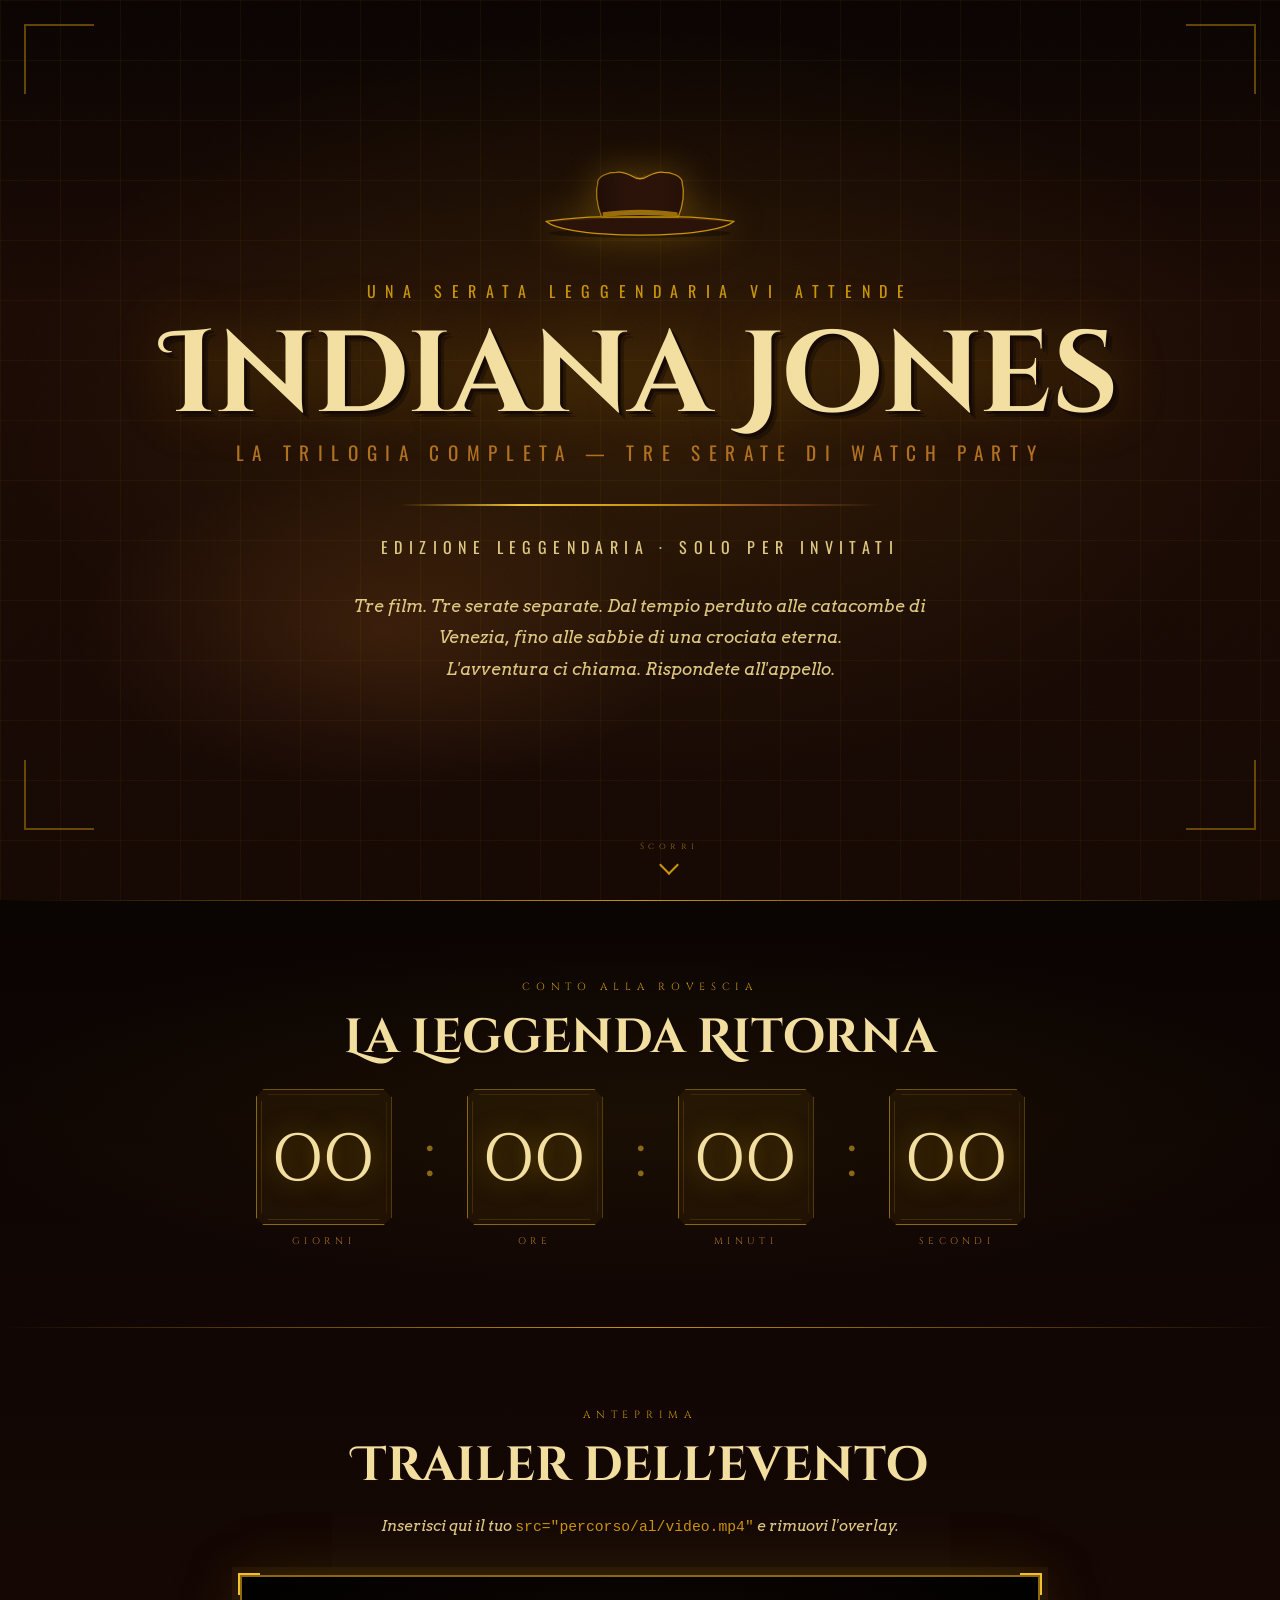
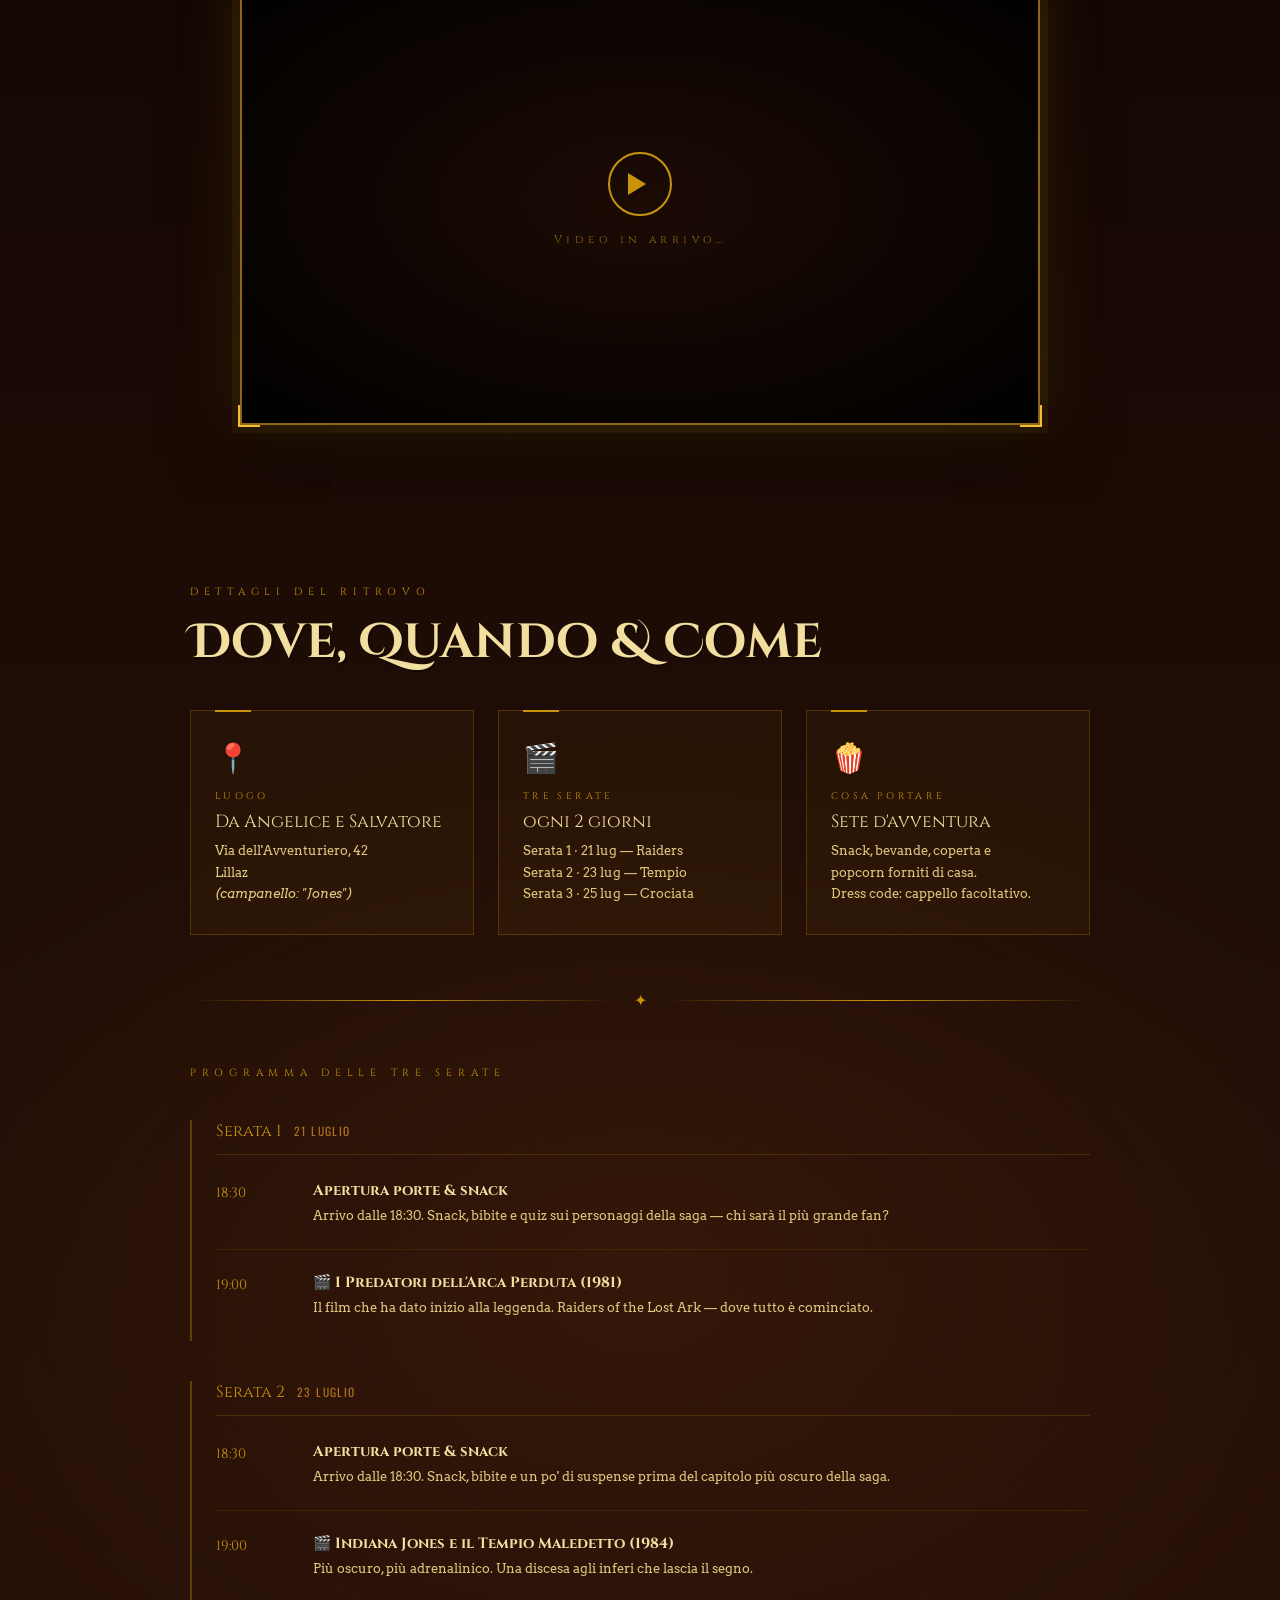
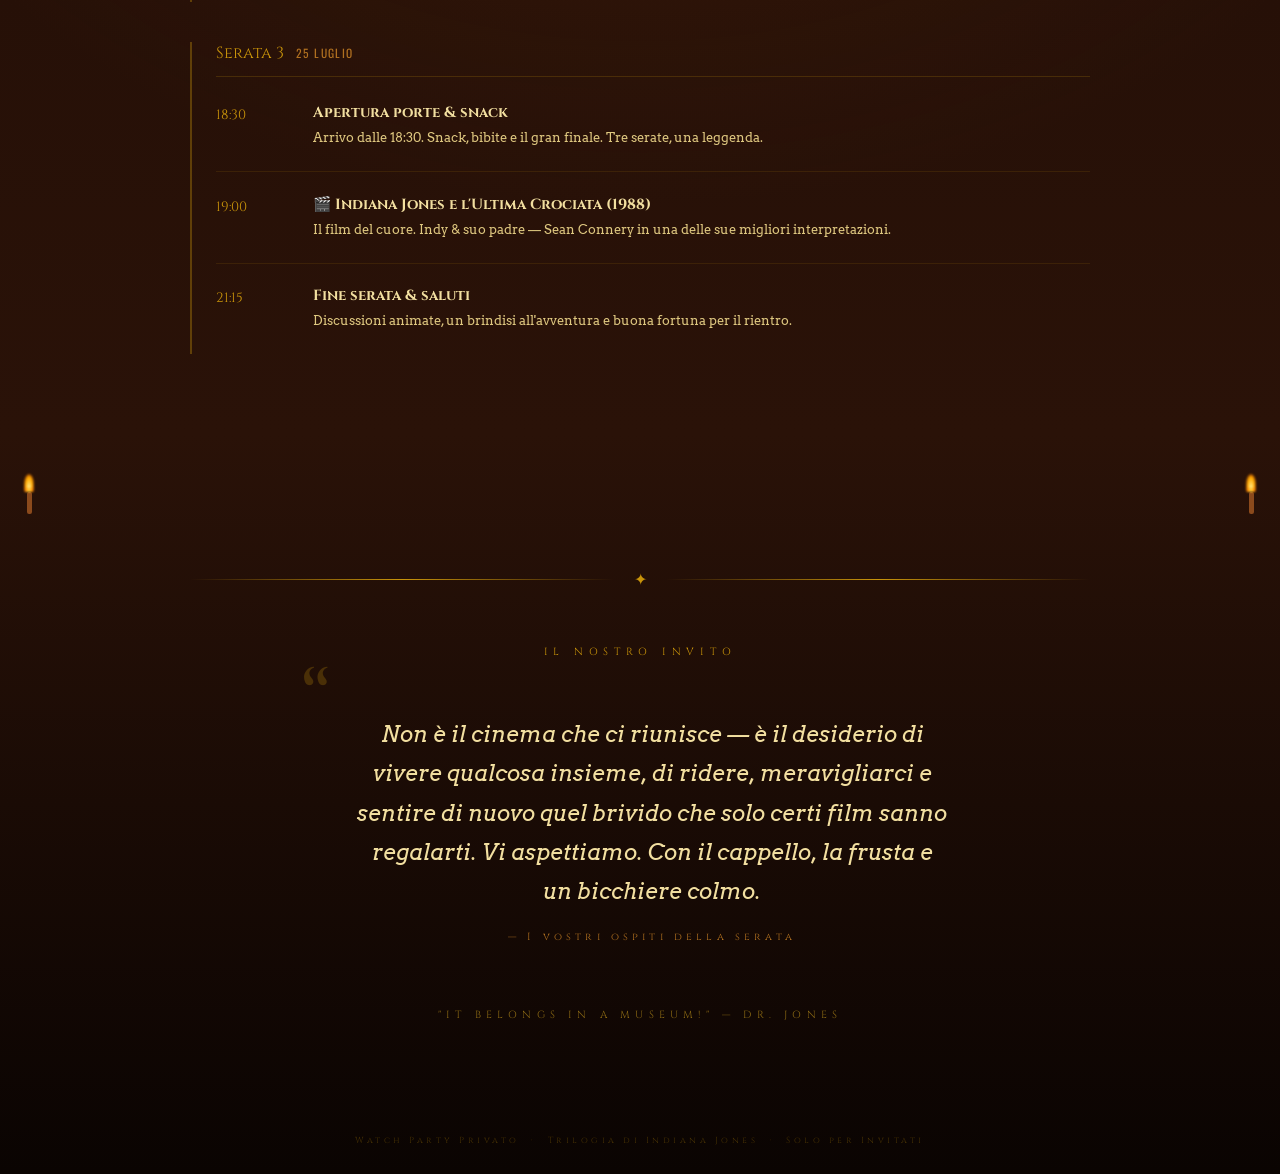
==== src/index.html @ 17f4ee39 "feat: hat as svg" ====
<!doctype html>
<html lang="it">
  <head>
    <meta charset="UTF-8" />
    <meta name="viewport" content="width=device-width, initial-scale=1.0" />
    <title>Indiana Jones — Watch Party della Trilogia</title>
    <link rel="preconnect" href="https://fonts.googleapis.com" />
    <link
      href="https://fonts.googleapis.com/css2?family=Cinzel+Decorative:wght@400;700&family=Cinzel:wght@400;600;800&family=Oswald:wght@400;500;700&family=Arvo:ital,wght@0,400;0,700;1,400&display=swap"
      rel="stylesheet"
    />

    <link rel="stylesheet" href="style.css" />
  </head>
  <body>
    <!-- PARTICELLE -->
    <div class="dust" aria-hidden="true">
      <div class="dust-mote"></div>
      <div class="dust-mote"></div>
      <div class="dust-mote"></div>
      <div class="dust-mote"></div>
      <div class="dust-mote"></div>
      <div class="dust-mote"></div>
      <div class="dust-mote"></div>
      <div class="dust-mote"></div>
      <div class="dust-mote"></div>
      <div class="dust-mote"></div>
      <div class="dust-mote"></div>
      <div class="dust-mote"></div>
      <div class="dust-mote"></div>
      <div class="dust-mote"></div>
      <div class="star-particle">✦</div>
      <div class="star-particle">✦</div>
      <div class="star-particle">✦</div>
    </div>

    <!-- ===================== HERO ===================== -->
    <section class="hero">
      <div class="corner tl" aria-hidden="true"></div>
      <div class="corner tr" aria-hidden="true"></div>
      <div class="corner bl" aria-hidden="true"></div>
      <div class="corner br" aria-hidden="true"></div>

      <div class="hat" aria-hidden="true">
        <svg viewBox="0 32 220 80" xmlns="http://www.w3.org/2000/svg">
          <defs>
            <linearGradient id="hat-side-grad" x1="0" y1="0" x2="1" y2="0">
              <stop offset="0%" stop-color="rgba(22,9,4,0.55)" />
              <stop offset="35%" stop-color="rgba(22,9,4,0)" />
              <stop offset="75%" stop-color="rgba(22,9,4,0)" />
              <stop offset="100%" stop-color="rgba(22,9,4,0.3)" />
            </linearGradient>
          </defs>

          <!-- Brim drop shadow -->
          <ellipse cx="110" cy="106" rx="100" ry="5" fill="rgba(0,0,0,0.35)" />

          <!-- Brim -->
          <path
            d="M 7,93 C 28,90 54,88 68,88 L 152,88 C 166,88 192,90 213,93 C 205,100 175,108 110,108 C 45,108 15,100 7,93 Z"
            fill="var(--brown-dark)"
            stroke="var(--gold)"
            stroke-width="1.5"
          />

          <!-- Crown -->
          <path
            d="M 68,88 C 63,76 61,61 64,48 C 66,43 75,39 84,39 C 90,38 97,41 101,43 C 104,45 107,46 110,46 C 113,46 116,45 119,43 C 123,41 130,38 136,39 C 145,39 154,43 156,48 C 159,61 157,76 152,88 Z"
            fill="var(--brown-dark)"
            stroke="var(--gold)"
            stroke-width="1.5"
          />

          <!-- Crown side shading for depth -->
          <path
            d="M 68,88 C 63,76 61,61 64,48 C 66,43 75,39 84,39 C 90,38 97,41 101,43 C 104,45 107,46 110,46 C 113,46 116,45 119,43 C 123,41 130,38 136,39 C 145,39 154,43 156,48 C 159,61 157,76 152,88 Z"
            fill="url(#hat-side-grad)"
            stroke="none"
          />

          <!-- Hat band -->
          <path
            d="M 69,83 C 83,81 96,80 110,80 C 124,80 137,81 151,83 L 152,88 C 138,87 124,86 110,86 C 96,86 82,87 69,88 Z"
            fill="var(--gold)"
            fill-opacity="0.7"
          />

          <!-- Crown center crease (the Indy dent) -->
          <path
            d="M 104,42 C 106,44 108,46 110,45 C 112,46 114,44 116,42"
            fill="none"
            stroke="var(--gold)"
            stroke-width="0.8"
            stroke-opacity="0.4"
          />

          <!-- Brim highlight -->
          <path
            d="M 14,93 C 42,90 72,89 110,89 C 148,89 178,90 206,93"
            fill="none"
            stroke="var(--gold-bright)"
            stroke-width="0.75"
            stroke-opacity="0.2"
          />
        </svg>
      </div>

      <p class="hero-eyebrow">Una serata leggendaria vi attende</p>

      <h1 class="hero-title">Indiana Jones</h1>
      <p class="hero-trilogy">
        La Trilogia Completa — Tre Serate di Watch Party
      </p>

      <div class="whip" aria-hidden="true"></div>

      <p class="hero-subtitle">Edizione Leggendaria · Solo per Invitati</p>

      <p class="hero-intro">
        Tre film. Tre serate separate. Dal tempio perduto alle catacombe di
        Venezia, fino alle sabbie di una crociata eterna.<br />
        L'avventura ci chiama. Rispondete all'appello.
      </p>

      <div class="scroll-cue" aria-hidden="true">
        <span>Scorri</span>
        <div class="arrow-down"></div>
      </div>
    </section>

    <!-- ===================== COUNTDOWN ===================== -->
    <section class="countdown-section">
      <div class="section-inner">
        <span class="eyebrow">Conto alla rovescia</span>
        <h2 class="s-title">La Leggenda Ritorna</h2>

        <!-- <p class="countdown-intro">
          Ogni grande avventura ha un momento preciso in cui tutto comincia.<br />
          Questo conto alla rovescia segna la prima delle tre serate. Il tempo
          stringe.<br />
          Preparate gli snack, le coperte e la voglia di meravigliarvi.
        </p> -->

        <div class="countdown-grid">
          <div class="cd-item">
            <div class="cd-box" id="cd-days">00</div>
            <span class="cd-label">Giorni</span>
          </div>
          <div class="cd-sep">:</div>
          <div class="cd-item">
            <div class="cd-box" id="cd-hours">00</div>
            <span class="cd-label">Ore</span>
          </div>
          <div class="cd-sep">:</div>
          <div class="cd-item">
            <div class="cd-box" id="cd-min">00</div>
            <span class="cd-label">Minuti</span>
          </div>
          <div class="cd-sep">:</div>
          <div class="cd-item">
            <div class="cd-box" id="cd-sec">00</div>
            <span class="cd-label">Secondi</span>
          </div>
        </div>
      </div>
    </section>

    <!-- ===================== VIDEO ===================== -->
    <section class="video-section">
      <div class="section-inner">
        <span class="eyebrow">Anteprima</span>
        <h2 class="s-title">Trailer dell'evento</h2>
        <p
          style="
            color: var(--parchment-mid);
            font-style: italic;
            margin-bottom: 0.5rem;
            font-size: 0.92rem;
          "
        >
          Inserisci qui il tuo
          <code style="color: var(--gold); font-style: normal"
            >src="percorso/al/video.mp4"</code
          >
          e rimuovi l'overlay.
        </p>

        <div class="video-frame">
          <div class="vc tl"></div>
          <div class="vc tr"></div>
          <div class="vc bl"></div>
          <div class="vc br"></div>

          <!-- ▼ Aggiungi src= al tag source quando hai il file video ▼ -->
          <video id="main-video" controls preload="metadata">
            <source src="" type="video/mp4" />
            Il tuo browser non supporta l&rsquo;elemento
            <code>video</code> HTML5.
          </video>

          <div class="video-overlay" id="video-overlay">
            <div class="play-ring" aria-hidden="true"></div>
            <p>Video in arrivo&hellip;</p>
          </div>
        </div>
      </div>
    </section>

    <!-- ===================== DETTAGLI ===================== -->
    <section class="details-section">
      <div class="section-inner">
        <span class="eyebrow">Dettagli del ritrovo</span>
        <h2 class="s-title">Dove, Quando &amp; Come</h2>

        <div class="cards-grid">
          <div class="card">
            <span class="card-icon">📍</span>
            <span class="card-label">Luogo</span>
            <p class="card-value">Da Angelice e Salvatore</p>
            <p class="card-sub">
              Via dell'Avventuriero, 42<br />Lillaz<br /><em
                >(campanello: "Jones")</em
              >
            </p>
          </div>
          <div class="card">
            <span class="card-icon">🎬</span>
            <span class="card-label">Tre Serate</span>
            <p class="card-value">ogni 2 giorni</p>
            <p class="card-sub">
              Serata 1 · 21 lug — Raiders<br />Serata 2 · 23 lug — Tempio<br />Serata
              3 · 25 lug — Crociata
            </p>
          </div>
          <div class="card">
            <span class="card-icon">🍿</span>
            <span class="card-label">Cosa portare</span>
            <p class="card-value">Sete d'avventura</p>
            <p class="card-sub">
              Snack, bevande, coperta e<br />popcorn forniti di casa.<br />Dress
              code: cappello facoltativo.
            </p>
          </div>
        </div>

        <div class="ornament">
          <div class="ornament-line"></div>
          <span class="ornament-gem">✦</span>
          <div class="ornament-line"></div>
        </div>

        <span class="eyebrow">Programma delle tre serate</span>

        <div class="program">
          <!-- ── SERATA 1 ── -->
          <div class="prog-group">
            <div class="prog-group-header">
              <span class="prog-group-night">Serata 1</span>
              <span class="prog-group-date">21 luglio</span>
            </div>
            <div class="prog-row">
              <span class="prog-time">18:30</span>
              <div class="prog-info">
                <h4>Apertura porte &amp; snack</h4>
                <p>
                  Arrivo dalle 18:30. Snack, bibite e quiz sui personaggi della
                  saga — chi sarà il più grande fan?
                </p>
              </div>
            </div>
            <div class="prog-row">
              <span class="prog-time">19:00</span>
              <div class="prog-info">
                <h4>🎬 I Predatori dell'Arca Perduta (1981)</h4>
                <p>
                  Il film che ha dato inizio alla leggenda. Raiders of the Lost
                  Ark — dove tutto è cominciato.
                </p>
              </div>
            </div>
          </div>

          <!-- ── SERATA 2 ── -->
          <div class="prog-group">
            <div class="prog-group-header">
              <span class="prog-group-night">Serata 2</span>
              <span class="prog-group-date">23 luglio</span>
            </div>
            <div class="prog-row">
              <span class="prog-time">18:30</span>
              <div class="prog-info">
                <h4>Apertura porte &amp; snack</h4>
                <p>
                  Arrivo dalle 18:30. Snack, bibite e un po' di suspense prima
                  del capitolo più oscuro della saga.
                </p>
              </div>
            </div>
            <div class="prog-row">
              <span class="prog-time">19:00</span>
              <div class="prog-info">
                <h4>🎬 Indiana Jones e il Tempio Maledetto (1984)</h4>
                <p>
                  Più oscuro, più adrenalinico. Una discesa agli inferi che
                  lascia il segno.
                </p>
              </div>
            </div>
          </div>

          <!-- ── SERATA 3 ── -->
          <div class="prog-group">
            <div class="prog-group-header">
              <span class="prog-group-night">Serata 3</span>
              <span class="prog-group-date">25 luglio</span>
            </div>
            <div class="prog-row">
              <span class="prog-time">18:30</span>
              <div class="prog-info">
                <h4>Apertura porte &amp; snack</h4>
                <p>
                  Arrivo dalle 18:30. Snack, bibite e il gran finale. Tre
                  serate, una leggenda.
                </p>
              </div>
            </div>
            <div class="prog-row">
              <span class="prog-time">19:00</span>
              <div class="prog-info">
                <h4>🎬 Indiana Jones e l'Ultima Crociata (1988)</h4>
                <p>
                  Il film del cuore. Indy &amp; suo padre — Sean Connery in una
                  delle sue migliori interpretazioni.
                </p>
              </div>
            </div>
            <div class="prog-row">
              <span class="prog-time">21:15</span>
              <div class="prog-info">
                <h4>Fine serata &amp; saluti</h4>
                <p>
                  Discussioni animate, un brindisi all'avventura e buona fortuna
                  per il rientro.
                </p>
              </div>
            </div>
          </div>
        </div>
      </div>
    </section>

    <!-- ===================== CHIUSURA ===================== -->
    <section class="closing-section">
      <div class="section-inner">
        <div class="ornament">
          <div class="ornament-line"></div>
          <span class="ornament-gem">✦</span>
          <div class="ornament-line"></div>
        </div>

        <!-- Torce CSS decorative -->
        <div class="torch torch-left" aria-hidden="true">
          <div class="torch-flame"></div>
          <div class="torch-handle"></div>
        </div>
        <div class="torch torch-right" aria-hidden="true">
          <div class="torch-flame"></div>
          <div class="torch-handle"></div>
        </div>

        <span class="eyebrow">Il nostro invito</span>

        <div class="quote-block">
          <p class="quote-text">
            Non è il cinema che ci riunisce — è il desiderio di vivere qualcosa
            insieme, di ridere, meravigliarci e sentire di nuovo quel brivido
            che solo certi film sanno regalarti. Vi aspettiamo. Con il cappello,
            la frusta e un bicchiere colmo.
          </p>
          <span class="quote-sig">— I vostri ospiti della serata</span>
        </div>

        <p class="tagline">"It belongs in a museum!" — Dr. Jones</p>

        <!-- <a class="cta-btn" href="https://wa.me/393330000000" target="_blank" rel="noopener">
      Confermo la Presenza
    </a> -->
      </div>

      <footer class="site-footer">
        <p>
          Watch Party Privato &nbsp;·&nbsp; Trilogia di Indiana Jones
          &nbsp;·&nbsp; Solo per Invitati
        </p>
      </footer>
    </section>

    <!-- ===================================================
     JAVASCRIPT
     =================================================== -->
    <script src="script.js"></script>
  </body>
</html>
---- src/style.css ----
/* ===================================================
   CSS VARIABLES & RESET
   =================================================== */
:root {
  --parchment:      #F2DFA0;
  --parchment-mid:  #DFC880;
  --parchment-dark: #C9A84C;
  --brown-deep:     #160904;
  --brown-dark:     #2A1208;
  --brown-mid:      #5C2D0E;
  --brown-warm:     #8B4A1C;
  --gold:           #C9940A;
  --gold-bright:    #F0C030;
  --gold-dim:       #8B6914;
  --amber:          #B07020;
  --red-vintage:    #7A1A0A;
  --cream:          #FAF0D4;
  --shadow-deep:    rgba(22, 9, 4, 0.85);
  --glow-gold:      rgba(201, 148, 10, 0.35);
}

*, *::before, *::after { margin: 0; padding: 0; box-sizing: border-box; }

html { scroll-behavior: smooth; font-size: 16px; }

body {
  background: var(--brown-deep);
  color: var(--parchment);
  font-family: 'Arvo', Georgia, serif;
  overflow-x: hidden;
  cursor: default;
}

/* ===================================================
   GRAIN OVERLAY (tutto lo schermo)
   =================================================== */
body::after {
  content: '';
  position: fixed;
  inset: 0;
  background-image:
    url("data:image/svg+xml,%3Csvg xmlns='http://www.w3.org/2000/svg' width='300' height='300'%3E%3Cfilter id='n'%3E%3CfeTurbulence type='fractalNoise' baseFrequency='0.75' numOctaves='4' stitchTiles='stitch'/%3E%3C/filter%3E%3Crect width='300' height='300' filter='url(%23n)' opacity='0.06'/%3E%3C/svg%3E");
  pointer-events: none;
  z-index: 9998;
  opacity: 0.4;
  mix-blend-mode: overlay;
}

/* ===================================================
   PARTICELLE POLVERE
   =================================================== */
.dust {
  position: fixed;
  inset: 0;
  pointer-events: none;
  z-index: 2;
  overflow: hidden;
}

.dust-mote {
  position: absolute;
  border-radius: 50%;
  background: var(--gold-bright);
  opacity: 0;
  animation: driftUp linear infinite;
}

@keyframes driftUp {
  0%   { transform: translateY(105vh) translateX(0)    scale(0); opacity: 0; }
  5%   { opacity: 0.55; }
  50%  { transform: translateY(50vh)  translateX(25px) scale(1); }
  95%  { opacity: 0.3; }
  100% { transform: translateY(-10vh) translateX(-10px) scale(0.5); opacity: 0; }
}

/* 14 particelle con posizioni e timing diversi */
.dust-mote:nth-child(1)  { left:  8%; width:2px; height:2px; animation-duration:14s; animation-delay:0s; }
.dust-mote:nth-child(2)  { left: 18%; width:3px; height:3px; animation-duration:20s; animation-delay:3s; }
.dust-mote:nth-child(3)  { left: 27%; width:1px; height:1px; animation-duration:11s; animation-delay:7s; }
.dust-mote:nth-child(4)  { left: 36%; width:2px; height:2px; animation-duration:17s; animation-delay:1s; }
.dust-mote:nth-child(5)  { left: 45%; width:3px; height:3px; animation-duration:22s; animation-delay:5s; }
.dust-mote:nth-child(6)  { left: 54%; width:2px; height:2px; animation-duration:16s; animation-delay:9s; }
.dust-mote:nth-child(7)  { left: 62%; width:1px; height:1px; animation-duration:13s; animation-delay:2s; }
.dust-mote:nth-child(8)  { left: 70%; width:2px; height:2px; animation-duration:19s; animation-delay:6s; }
.dust-mote:nth-child(9)  { left: 78%; width:3px; height:3px; animation-duration:15s; animation-delay:4s; }
.dust-mote:nth-child(10) { left: 86%; width:2px; height:2px; animation-duration:21s; animation-delay:8s; }
.dust-mote:nth-child(11) { left: 13%; width:2px; height:2px; animation-duration:18s; animation-delay:11s; }
.dust-mote:nth-child(12) { left: 92%; width:1px; height:1px; animation-duration:12s; animation-delay:13s; }
.dust-mote:nth-child(13) { left: 50%; width:3px; height:3px; animation-duration:24s; animation-delay:16s; }
.dust-mote:nth-child(14) { left: 40%; width:1px; height:1px; animation-duration:10s; animation-delay:18s; }

/* Stelle/croce piccola che ruota */
.star-particle {
  position: absolute;
  color: var(--gold);
  font-size: 10px;
  opacity: 0;
  animation: starDrift linear infinite;
  pointer-events: none;
}

@keyframes starDrift {
  0%   { transform: translateY(100vh) rotate(0deg);   opacity: 0; }
  10%  { opacity: 0.5; }
  90%  { opacity: 0.2; }
  100% { transform: translateY(-10vh) rotate(360deg); opacity: 0; }
}

.star-particle:nth-child(15) { left:22%; animation-duration:25s; animation-delay:4s;  }
.star-particle:nth-child(16) { left:68%; animation-duration:30s; animation-delay:12s; }
.star-particle:nth-child(17) { left:44%; animation-duration:22s; animation-delay:20s; }

/* ===================================================
   HERO
   =================================================== */
.hero {
  position: relative;
  min-height: 100vh;
  display: flex;
  flex-direction: column;
  align-items: center;
  justify-content: center;
  text-align: center;
  padding: 3rem 2rem 6rem;
  background:
    radial-gradient(ellipse 70% 60% at 50% 45%, rgba(201,148,10,.12) 0%, transparent 70%),
    radial-gradient(ellipse 40% 30% at 30% 70%, rgba(139,74,28,.25) 0%, transparent 60%),
    linear-gradient(180deg, #0A0402 0%, #1C0B05 35%, #160904 100%);
  overflow: hidden;
  z-index: 1;
}

/* Linee mappa animate in background */
.hero::before {
  content: '';
  position: absolute;
  inset: 0;
  background-image:
    linear-gradient(rgba(201,148,10,.06) 1px, transparent 1px),
    linear-gradient(90deg, rgba(201,148,10,.06) 1px, transparent 1px);
  background-size: 60px 60px;
  animation: gridShift 30s linear infinite;
  pointer-events: none;
}

@keyframes gridShift {
  0%   { background-position: 0 0; }
  100% { background-position: 60px 60px; }
}

/* Angoli decorativi */
.corner { position: absolute; width: 70px; height: 70px; border-color: var(--gold); border-style: solid; opacity: .45; }
.corner.tl { top:24px; left:24px;  border-width:2px 0 0 2px; }
.corner.tr { top:24px; right:24px; border-width:2px 2px 0 0; }
.corner.bl { bottom:70px; left:24px;  border-width:0 0 2px 2px; }
.corner.br { bottom:70px; right:24px; border-width:0 2px 2px 0; }

/* Cappello SVG */
.hat {
  width: 200px;
  position: relative;
  margin: 0 auto 2.5rem;
  animation: hatFloat 5s ease-in-out infinite;
  filter: drop-shadow(0 0 18px var(--glow-gold));
}
.hat svg { display: block; width: 100%; height: auto; }

@keyframes hatFloat {
  0%,100% { transform: translateY(0) rotate(-3deg); }
  50%      { transform: translateY(-10px) rotate(3deg); }
}

/* Testi hero */
.hero-eyebrow {
  font-family: 'Oswald', sans-serif;
  font-size: clamp(.6rem,.9vw+.4rem,.8rem);
  letter-spacing: .6em;
  text-transform: uppercase;
  color: var(--gold);
  margin-bottom: 1.2rem;
  opacity: 0;
  animation: revealDown .9s ease forwards .2s;
}

.hero-title {
  font-family: 'Cinzel Decorative', serif;
  font-size: clamp(3.2rem, 9vw, 8rem);
  line-height: .95;
  color: var(--parchment);
  text-shadow:
    3px 3px 0 var(--brown-deep),
    6px 6px 0 rgba(0,0,0,.3),
    0 0 60px rgba(201,148,10,.3);
  margin-bottom: .4rem;
  opacity: 0;
  animation: revealDown .9s ease forwards .45s;
}

.hero-trilogy {
  font-family: 'Oswald', sans-serif;
  font-size: clamp(.8rem, 1.8vw, 1.2rem);
  letter-spacing: .45em;
  color: var(--amber);
  text-transform: uppercase;
  margin-bottom: .5rem;
  opacity: 0;
  animation: revealDown .9s ease forwards .65s;
}

/* La linea-frusta */
.whip {
  width: 0;
  height: 2px;
  max-width: 480px;
  background: linear-gradient(90deg, transparent, var(--gold-bright), var(--gold), var(--brown-warm), transparent);
  margin: 1.8rem auto;
  animation: whipCrack 1.2s cubic-bezier(.22,1,.36,1) forwards 1.1s;
}
@keyframes whipCrack {
  0%   { width:0; }
  60%  { width:110%; }
  100% { width:60%; }
}

.hero-subtitle {
  font-family: 'Oswald', sans-serif;
  font-size: clamp(.75rem,1.4vw,1rem);
  letter-spacing: .4em;
  color: var(--parchment-mid);
  text-transform: uppercase;
  margin-bottom: 2rem;
  opacity: 0;
  animation: revealUp .9s ease forwards .85s;
}

.hero-intro {
  max-width: 580px;
  font-size: clamp(.9rem, 1.3vw, 1.05rem);
  line-height: 1.9;
  color: var(--parchment-mid);
  font-style: italic;
  opacity: 0;
  animation: revealUp .9s ease forwards 1.1s;
}

/* Scroll cue */
.scroll-cue {
  position: absolute; bottom:28px; left:50%; transform:translateX(-50%);
  display:flex; flex-direction:column; align-items:center; gap:6px;
  opacity:0; animation: revealUp .9s ease forwards 1.8s;
}
.scroll-cue span {
  font-family:'Cinzel',serif; font-size:.55rem; letter-spacing:.5em; color:var(--gold); opacity:.7;
}
.arrow-down {
  width:14px; height:14px;
  border-right:2px solid var(--gold); border-bottom:2px solid var(--gold);
  transform:rotate(45deg);
  animation: bounce 1.6s ease-in-out infinite;
}
@keyframes bounce { 0%,100%{transform:rotate(45deg) translateY(0)} 50%{transform:rotate(45deg) translateY(6px)} }

@keyframes revealDown {
  from { opacity:0; transform:translateY(-18px); }
  to   { opacity:1; transform:translateY(0); }
}
@keyframes revealUp {
  from { opacity:0; transform:translateY(18px); }
  to   { opacity:1; transform:translateY(0); }
}

/* ===================================================
   UTILITÀ SEZIONI
   =================================================== */
section { position:relative; padding:5rem 2rem; }

.section-inner { max-width:900px; margin:0 auto; }

.eyebrow {
  display:block;
  font-family:'Cinzel', serif;
  font-size:.65rem; letter-spacing:.55em; text-transform:uppercase;
  color:var(--gold); margin-bottom:1rem;
}

.s-title {
  font-family:'Cinzel Decorative', serif;
  font-size:clamp(1.8rem,4vw,3rem);
  color:var(--parchment);
  text-shadow:2px 2px 0 var(--brown-deep);
  margin-bottom:1.5rem;
  line-height:1.15;
}

/* Divisore con ornamento */
.ornament {
  display:flex; align-items:center; gap:1.2rem;
  margin: 3.5rem 0;
}
.ornament-line { flex:1; height:1px; background:linear-gradient(90deg,transparent,var(--gold),transparent); }
.ornament-gem  { color:var(--gold); font-size:1rem; }

/* ===================================================
   COUNTDOWN
   =================================================== */
.countdown-section {
  background:
    radial-gradient(ellipse 80% 60% at 50% 50%, rgba(201,148,10,.07) 0%, transparent 70%),
    linear-gradient(180deg, #0A0402 0%, #110604 100%);
  text-align:center;
}
.countdown-section::before {
  content:'';
  position:absolute; top:0; left:0; right:0; height:1px;
  background:linear-gradient(90deg,transparent,var(--gold),transparent);
}
.countdown-section::after {
  content:'';
  position:absolute; bottom:0; left:0; right:0; height:1px;
  background:linear-gradient(90deg,transparent,var(--gold),transparent);
}

.countdown-intro {
  font-style:italic; color:var(--parchment-mid);
  font-size:clamp(.9rem,1.3vw,1.05rem); line-height:1.9;
  max-width:560px; margin:0 auto 3.5rem;
}

.countdown-grid {
  display:flex; justify-content:center;
  gap:clamp(.4rem,2.5vw,2rem);
  flex-wrap:wrap;
  align-items:center;
}

.cd-item {
  display:flex; flex-direction:column; align-items:center; gap:.6rem;
}

.cd-box {
  font-family:'Cinzel Decorative', serif;
  font-size:clamp(2.4rem,6vw,5.2rem);
  color:var(--parchment);
  width:clamp(82px,14vw,136px);
  height:clamp(82px,14vw,136px);
  display:flex; align-items:center; justify-content:center;
  position:relative;
  background:rgba(201,148,10,.07);
  border:1px solid var(--gold-dim);
  text-shadow:0 0 25px rgba(201,148,10,.5);
  clip-path: polygon(8px 0%, calc(100% - 8px) 0%, 100% 8px, 100% calc(100% - 8px), calc(100% - 8px) 100%, 8px 100%, 0% calc(100% - 8px), 0% 8px);
  animation: tickGlow 1s ease-in-out infinite alternate;
  transition: transform .1s;
}

.cd-box.tick {
  animation: tickPop .15s ease, tickGlow 1s ease-in-out infinite alternate .15s;
}

@keyframes tickGlow {
  from { box-shadow:0 0 15px rgba(201,148,10,.15), inset 0 0 15px rgba(201,148,10,.04); }
  to   { box-shadow:0 0 35px rgba(201,148,10,.32), inset 0 0 30px rgba(201,148,10,.10); }
}
@keyframes tickPop {
  0%  { transform:scale(1); }
  40% { transform:scale(1.06); }
  100%{ transform:scale(1); }
}

.cd-box::before {
  content:'';
  position:absolute; inset:4px;
  border:1px solid rgba(201,148,10,.2);
  clip-path:inherit;
  pointer-events:none;
}

.cd-label {
  font-family:'Cinzel', serif;
  font-size:.6rem; letter-spacing:.45em; text-transform:uppercase;
  color:var(--amber);
}

.cd-sep {
  font-family:'Cinzel', serif;
  font-size:clamp(1.8rem,5vw,4rem);
  color:var(--gold-dim);
  margin-bottom:1.4rem;
  animation:sepBlink 1s step-end infinite;
}
@keyframes sepBlink { 0%,100%{opacity:1} 50%{opacity:.15} }

/* ===================================================
   VIDEO
   =================================================== */
.video-section {
  background:linear-gradient(180deg, #110604 0%, #1C0B05 100%);
  text-align:center;
}

.video-frame {
  position:relative;
  max-width:800px; margin:2.5rem auto 0;
  aspect-ratio:16/9;
  background:#000;
  border:2px solid var(--gold-dim);
  box-shadow:
    0 0 0 8px rgba(201,148,10,.07),
    0 0 60px rgba(201,148,10,.18),
    0 30px 60px rgba(0,0,0,.6);
}

.video-frame .vc { position:absolute; width:22px; height:22px; border-color:var(--gold-bright); border-style:solid; z-index:3; }
.video-frame .vc.tl { top:-4px; left:-4px;  border-width:2px 0 0 2px; }
.video-frame .vc.tr { top:-4px; right:-4px; border-width:2px 2px 0 0; }
.video-frame .vc.bl { bottom:-4px; left:-4px;  border-width:0 0 2px 2px; }
.video-frame .vc.br { bottom:-4px; right:-4px; border-width:0 2px 2px 0; }

.video-frame video {
  width:100%; height:100%; object-fit:cover; display:block;
}

.video-overlay {
  position:absolute; inset:0;
  display:flex; flex-direction:column; align-items:center; justify-content:center;
  background:radial-gradient(ellipse at center, #1C0B05 0%, #000 100%);
  transition:opacity .4s;
  pointer-events:none;
  z-index:2;
}
.video-overlay.hidden { opacity:0; }

.play-ring {
  width:64px; height:64px;
  border:2px solid var(--gold);
  border-radius:50%;
  display:flex; align-items:center; justify-content:center;
  margin-bottom:1rem;
  animation:playPulse 2s ease-in-out infinite;
}
.play-ring::after {
  content:'';
  border:11px solid transparent;
  border-left:18px solid var(--gold);
  margin-left:5px;
}
@keyframes playPulse {
  0%,100%{box-shadow:0 0 0 0 rgba(201,148,10,.45)}
  50%    {box-shadow:0 0 0 16px rgba(201,148,10,0)}
}

.video-overlay p {
  font-family:'Cinzel', serif;
  font-size:.7rem; letter-spacing:.4em; color:var(--gold-dim);
}

/* ===================================================
   DETTAGLI
   =================================================== */
.details-section {
  background:
    radial-gradient(ellipse 90% 50% at 50% 50%, rgba(92,45,14,.3) 0%, transparent 70%),
    linear-gradient(180deg, #1C0B05 0%, #2A1208 100%);
}

.cards-grid {
  display:grid;
  grid-template-columns:repeat(auto-fit, minmax(200px,1fr));
  gap:1.5rem; margin-top:2.5rem;
}

.card {
  background:rgba(201,148,10,.05);
  border:1px solid rgba(201,148,10,.25);
  padding:1.8rem 1.5rem;
  position:relative;
  transition:background .3s, transform .3s, box-shadow .3s;
}
.card::before {
  content:''; position:absolute; top:-1px; left:1.5rem;
  width:36px; height:2px; background:var(--gold);
}
.card:hover {
  background:rgba(201,148,10,.1);
  transform:translateY(-4px);
  box-shadow:0 14px 40px rgba(0,0,0,.4);
}

.card-icon { font-size:1.8rem; margin-bottom:.9rem; display:block; }

.card-label {
  font-family:'Cinzel',serif;
  font-size:.6rem; letter-spacing:.35em; text-transform:uppercase;
  color:var(--gold); margin-bottom:.4rem; display:block;
}

.card-value {
  font-family:'Cinzel', serif;
  font-size:1.1rem; color:var(--parchment);
  margin-bottom:.4rem;
}

.card-sub {
  font-size:.82rem; color:var(--parchment-mid);
  line-height:1.65;
}

.program { margin-top:2.5rem; display:flex; flex-direction:column; gap:2.5rem; }

.prog-group {
  border-left:2px solid rgba(201,148,10,.35);
  padding-left:1.5rem;
}

.prog-group-header {
  display:flex; align-items:baseline; gap:.75rem;
  margin-bottom:.25rem; padding-bottom:.75rem;
  border-bottom:1px solid rgba(201,148,10,.2);
}

.prog-group-night {
  font-family:'Cinzel', serif;
  font-size:1rem; color:var(--gold);
}

.prog-group-date {
  font-family:'Oswald', sans-serif;
  font-size:.72rem; letter-spacing:.12em;
  text-transform:uppercase; color:var(--amber);
}

.prog-row {
  display:flex; gap:2rem; padding:1.4rem 0;
  border-bottom:1px solid rgba(201,148,10,.12);
  align-items:flex-start;
}
.prog-row:last-child { border-bottom:none; }

.prog-time {
  font-family:'Cinzel', serif;
  color:var(--gold); font-size:.85rem;
  min-width:65px; padding-top:3px; flex-shrink:0;
  line-height:1.4;
}
.prog-time small {
  font-family:'Oswald', sans-serif;
  font-size:.6rem; letter-spacing:.1em; color:var(--amber); display:block;
}

.prog-info h4 {
  font-family:'Cinzel', serif;
  font-size:.92rem; color:var(--parchment);
  margin-bottom:.3rem;
}
.prog-info p {
  font-size:.83rem; color:var(--parchment-mid); line-height:1.65;
}

/* ===================================================
   CHIUSURA
   =================================================== */
.closing-section {
  background:linear-gradient(180deg, #2A1208 0%, #0A0402 100%);
  text-align:center;
  padding-bottom:7rem;
}

.quote-block {
  position:relative;
  max-width:680px; margin:0 auto 2rem;
  padding:2.5rem 2rem 2rem 3.5rem;
}
.quote-block::before {
  content:'\201C';
  position:absolute; top:-10px; left:0;
  font-family:'Cinzel Decorative', serif;
  font-size:6rem; color:var(--gold); opacity:.25;
  line-height:1;
}

.quote-text {
  font-family:'Arvo', serif;
  font-size:clamp(1.05rem,2vw,1.4rem);
  font-style:italic; line-height:1.75;
  color:var(--parchment);
}

.quote-sig {
  font-family:'Cinzel',serif;
  font-size:.65rem; letter-spacing:.4em;
  color:var(--amber); margin-top:1.2rem; display:block;
}

.tagline {
  font-family:'Cinzel',serif;
  font-size:.65rem; letter-spacing:.5em; text-transform:uppercase;
  color:var(--gold-dim); margin-bottom:2.5rem;
}

.cta-btn {
  display:inline-block;
  font-family:'Cinzel', serif;
  font-size:.8rem; letter-spacing:.35em; text-transform:uppercase;
  color:var(--brown-deep);
  background:var(--gold);
  padding:1rem 3rem;
  border:none; cursor:pointer;
  text-decoration:none;
  position:relative;
  transition:background .3s, box-shadow .3s;
  clip-path:polygon(6px 0%,calc(100% - 6px) 0%,100% 6px,100% calc(100% - 6px),calc(100% - 6px) 100%,6px 100%,0% calc(100% - 6px),0% 6px);
}
.cta-btn::before {
  content:''; position:absolute; inset:-5px;
  border:1px solid var(--gold); opacity:0;
  transition:opacity .3s;
  clip-path:inherit;
}
.cta-btn:hover { background:var(--gold-bright); box-shadow:0 0 40px rgba(201,148,10,.5); }
.cta-btn:hover::before { opacity:1; }

.site-footer {
  position:absolute; bottom:1.8rem; left:0; right:0; text-align:center;
}
.site-footer p {
  font-family:'Cinzel',serif; font-size:.55rem;
  letter-spacing:.4em; color:rgba(201,148,10,.3);
}

.torch {
  position:absolute;
  display:flex; flex-direction:column; align-items:center;
  pointer-events:none;
}
.torch-flame {
  width:10px; height:18px;
  background:radial-gradient(ellipse at bottom, #ffdd44 0%, #ff8800 50%, transparent 100%);
  border-radius:50% 50% 20% 20%;
  animation:flicker 1.5s ease-in-out infinite alternate;
  filter:blur(1px);
}
.torch-flame::after {
  content:''; position:absolute; top:2px; left:1px;
  width:8px; height:12px;
  background:radial-gradient(ellipse at bottom, #fff5a0 0%, #ffaa00 60%, transparent 100%);
  border-radius:50% 50% 20% 20%;
  animation:flicker2 1.1s ease-in-out infinite alternate-reverse;
  filter:blur(.5px);
}
.torch-handle { width:5px; height:22px; background:var(--brown-warm); border-radius:2px; }

@keyframes flicker  { 0%{transform:scaleX(1)   scaleY(1)   rotate(-2deg)} 100%{transform:scaleX(.8) scaleY(1.1) rotate(3deg)} }
@keyframes flicker2 { 0%{transform:scaleX(1.1) scaleY(.9)} 100%{transform:scaleX(.9) scaleY(1.2)} }

.torch-left  { top:40px; left:24px;  }
.torch-right { top:40px; right:24px; }

/* ===================================================
   RESPONSIVE
   =================================================== */
@media (max-width:640px) {
  .corner { display:none; }
  .cd-sep  { display:none; }
  .countdown-grid { gap:.4rem; }
  .cd-box { font-size:2.2rem; width:72px; height:72px; }
  .prog-row { flex-direction:column; gap:.4rem; }
  .prog-time { min-width:auto; }
  section { padding:4rem 1.2rem; }
  .quote-block { padding:2rem 1rem 1.5rem 2.5rem; }
  .torch { display:none; }
}

@media (max-width:400px) {
  .hero-title { font-size:2.6rem; }
  .cd-box { font-size:1.8rem; width:62px; height:62px; }
}
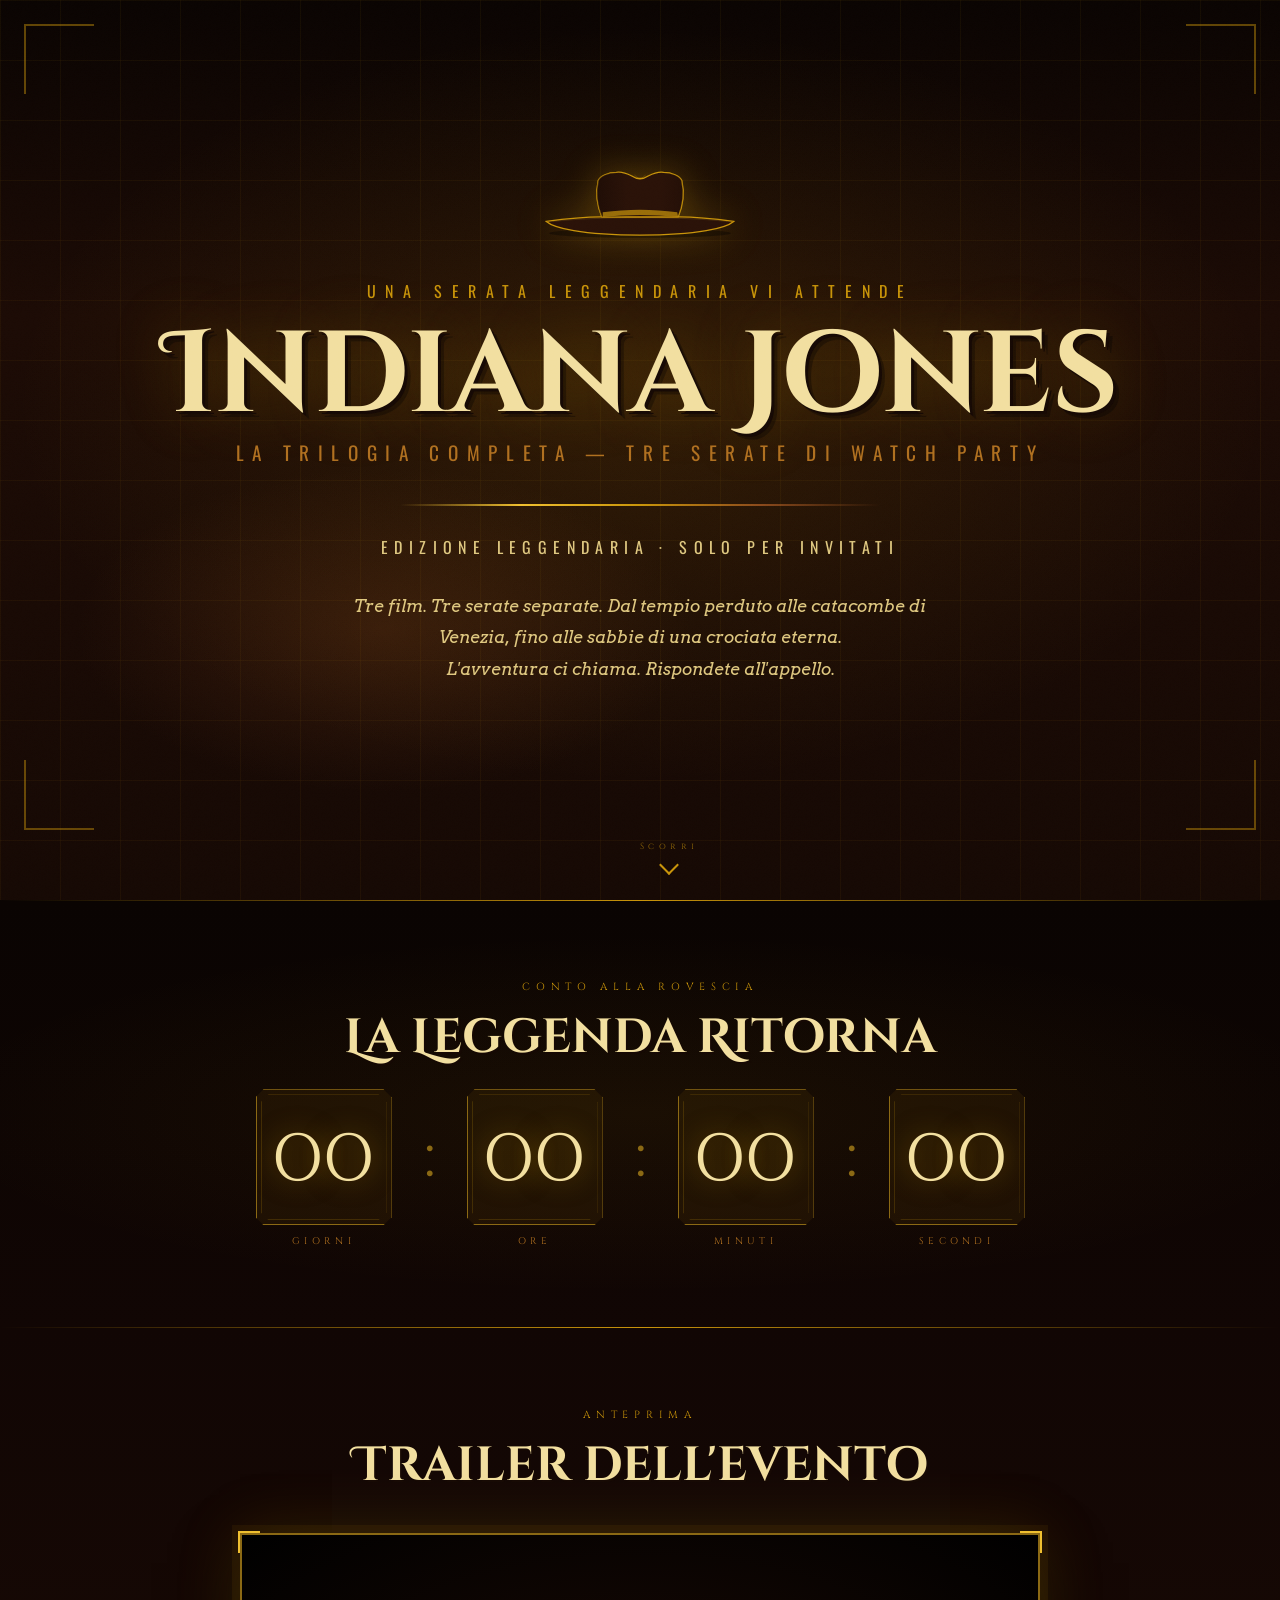
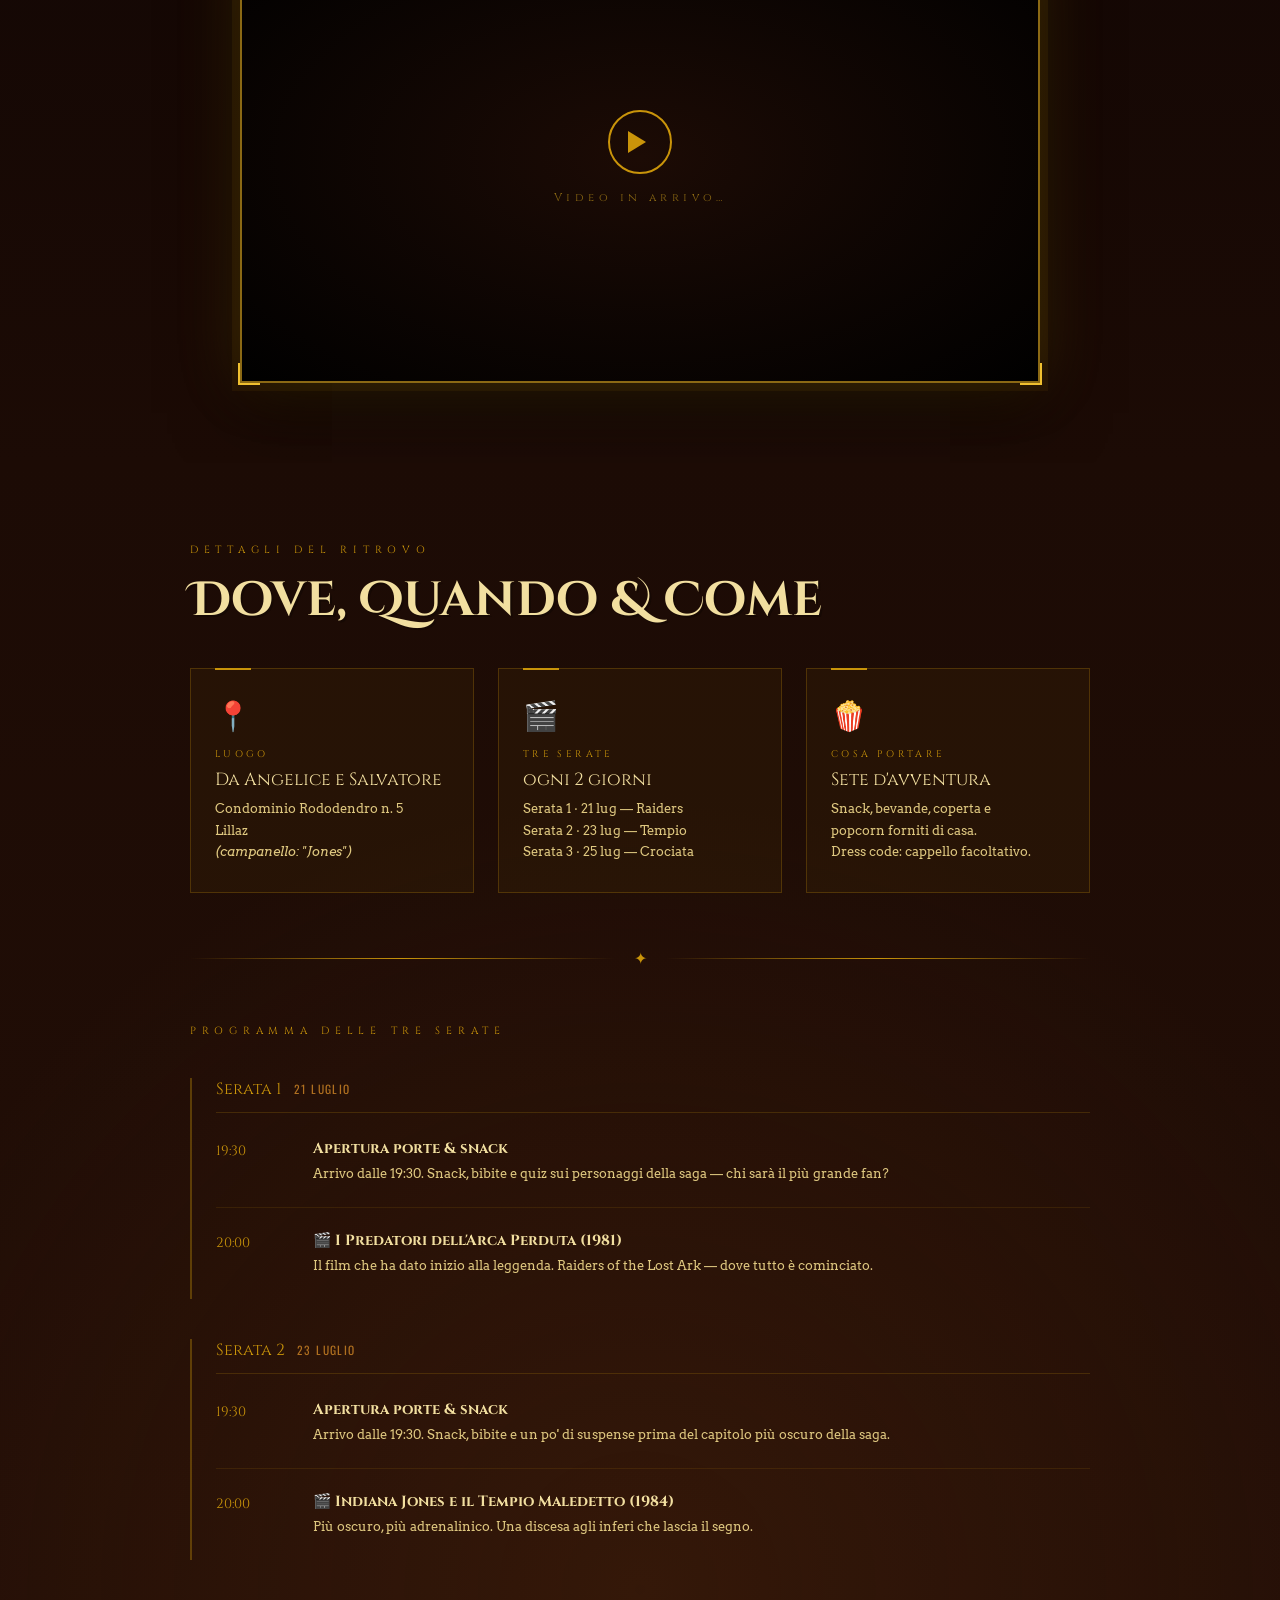
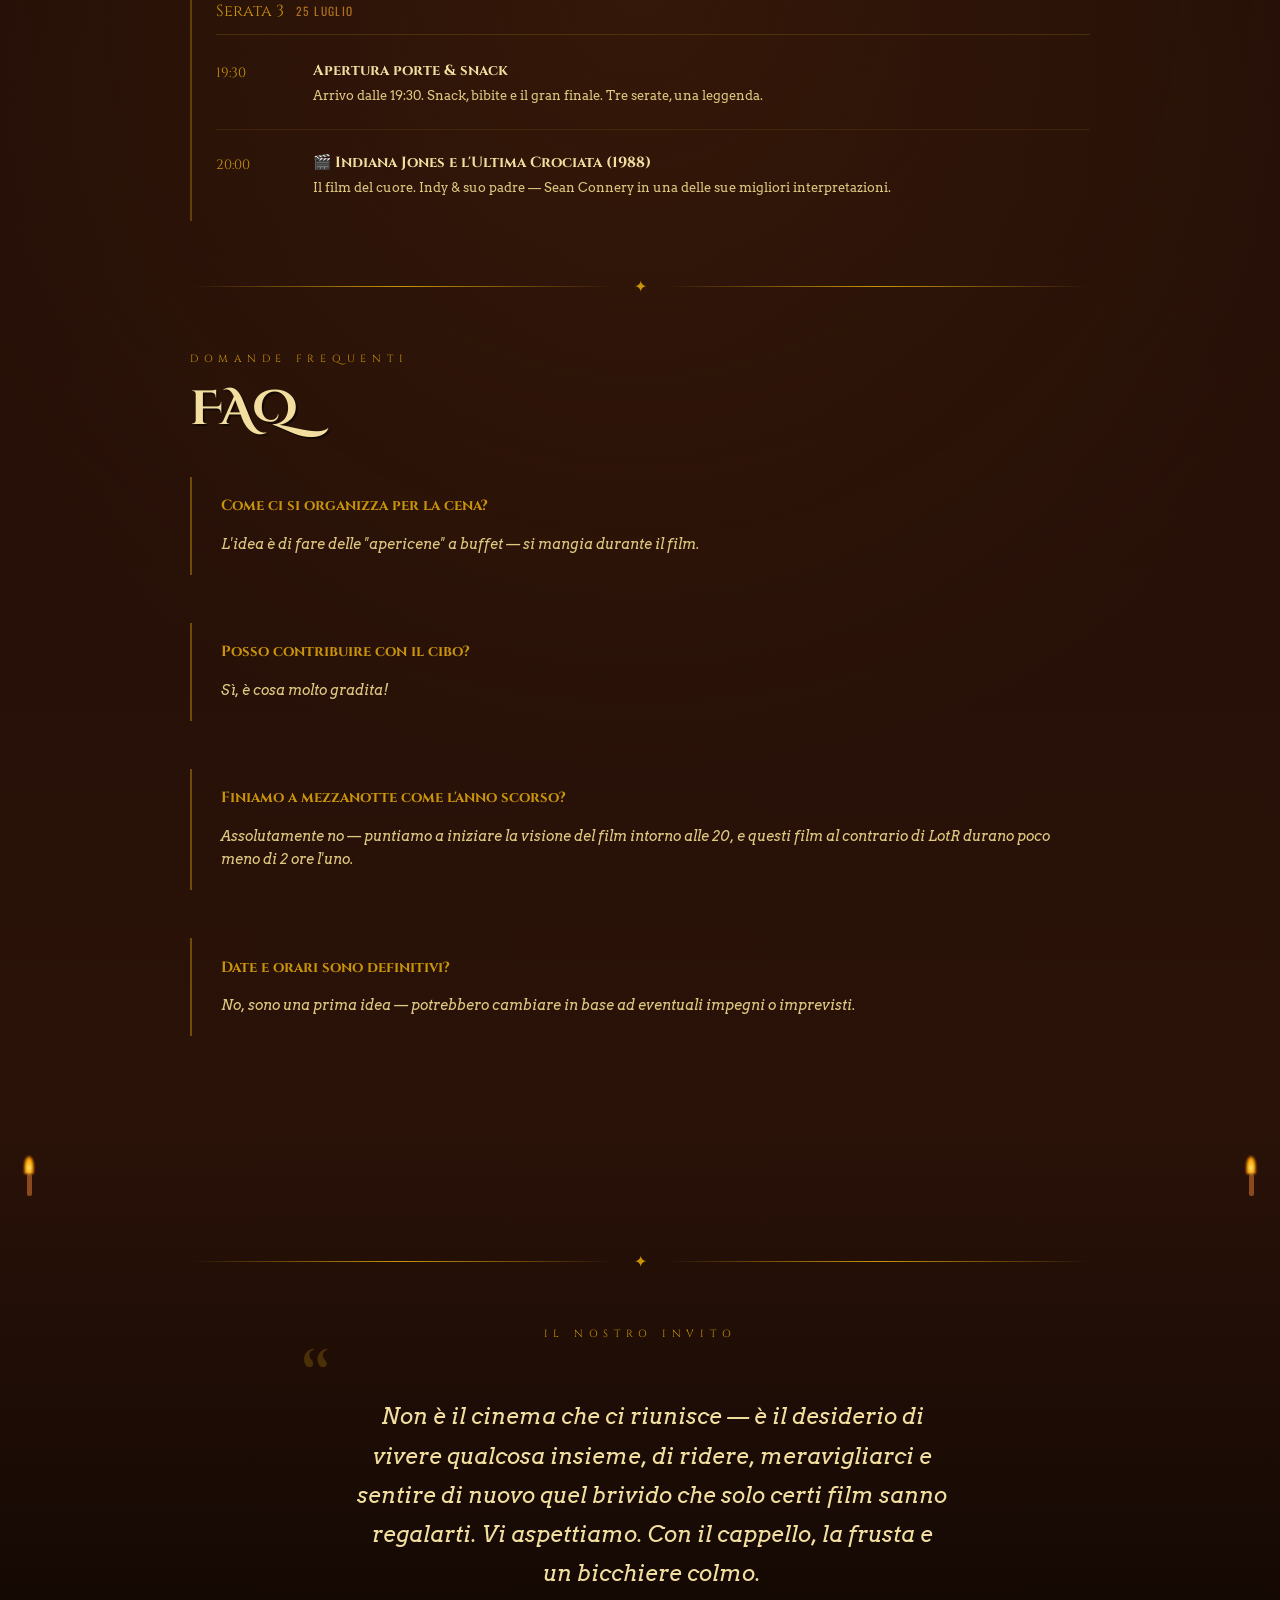
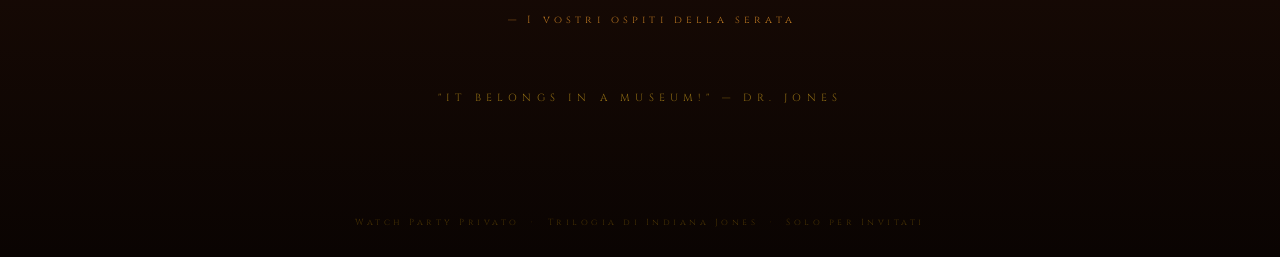
==== commit a58e9281: "feat: some enhacements" ====
--- a/src/index.html
+++ b/src/index.html
@@ -3,6 +3,30 @@
   <head>
     <meta charset="UTF-8" />
     <meta name="viewport" content="width=device-width, initial-scale=1.0" />
+    <meta
+      name="description"
+      content="Watch Party privato della Trilogia di Indiana Jones — tre serate di avventura, snack e leggenda. Solo per invitati."
+    />
+    <meta http-equiv="Cache-Control" content="no-cache, no-store, must-revalidate" />
+    <meta http-equiv="Pragma" content="no-cache" />
+    <meta http-equiv="Expires" content="0" />
+
+    <!-- Open Graph / Social preview -->
+    <meta property="og:type" content="website" />
+    <meta property="og:title" content="Indiana Jones — Watch Party della Trilogia" />
+    <meta property="og:description" content="Watch Party privato della Trilogia di Indiana Jones — tre serate di avventura, snack e leggenda. Solo per invitati." />
+    <meta property="og:url" content="https://indy.avventura.soy/" />
+    <meta property="og:locale" content="it_IT" />
+    <meta property="og:site_name" content="Indiana Jones Watch Party" />
+    <!-- <meta property="og:image" content="URL_IMMAGINE" /> -->
+    <!-- <meta property="og:image:width" content="1200" /> -->
+    <!-- <meta property="og:image:height" content="630" /> -->
+
+    <meta name="twitter:card" content="summary_large_image" />
+    <meta name="twitter:title" content="Indiana Jones — Watch Party della Trilogia" />
+    <meta name="twitter:description" content="Watch Party privato della Trilogia di Indiana Jones — tre serate di avventura, snack e leggenda. Solo per invitati." />
+    <!-- <meta name="twitter:image" content="URL_IMMAGINE" /> -->
+
     <title>Indiana Jones — Watch Party della Trilogia</title>
     <link rel="preconnect" href="https://fonts.googleapis.com" />
     <link
@@ -10,6 +34,11 @@
       rel="stylesheet"
     />
 
+    <link
+      rel="icon"
+      type="image/svg+xml"
+      href="data:image/svg+xml,%3Csvg viewBox='0 0 100 100' xmlns='http://www.w3.org/2000/svg'%3E%3Crect x='5' y='5' width='10' height='28' rx='4' fill='%232A1208' stroke='%23C9940A' stroke-width='1.5'/%3E%3Cpath d='M 13,32 C 45,40 60,22 62,48 C 64,74 25,78 30,96' fill='none' stroke='%236B3210' stroke-width='5' stroke-linecap='round'/%3E%3Cpath d='M 13,32 C 45,40 60,22 62,48 C 64,74 25,78 30,96' fill='none' stroke='%23C9940A' stroke-width='2' stroke-linecap='round' opacity='.5'/%3E%3C/svg%3E"
+    />
     <link rel="stylesheet" href="style.css" />
   </head>
   <body>
@@ -34,366 +63,402 @@
       <div class="star-particle">✦</div>
     </div>
 
-    <!-- ===================== HERO ===================== -->
-    <section class="hero">
-      <div class="corner tl" aria-hidden="true"></div>
-      <div class="corner tr" aria-hidden="true"></div>
-      <div class="corner bl" aria-hidden="true"></div>
-      <div class="corner br" aria-hidden="true"></div>
-
-      <div class="hat" aria-hidden="true">
-        <svg viewBox="0 32 220 80" xmlns="http://www.w3.org/2000/svg">
-          <defs>
-            <linearGradient id="hat-side-grad" x1="0" y1="0" x2="1" y2="0">
-              <stop offset="0%" stop-color="rgba(22,9,4,0.55)" />
-              <stop offset="35%" stop-color="rgba(22,9,4,0)" />
-              <stop offset="75%" stop-color="rgba(22,9,4,0)" />
-              <stop offset="100%" stop-color="rgba(22,9,4,0.3)" />
-            </linearGradient>
-          </defs>
-
-          <!-- Brim drop shadow -->
-          <ellipse cx="110" cy="106" rx="100" ry="5" fill="rgba(0,0,0,0.35)" />
-
-          <!-- Brim -->
-          <path
-            d="M 7,93 C 28,90 54,88 68,88 L 152,88 C 166,88 192,90 213,93 C 205,100 175,108 110,108 C 45,108 15,100 7,93 Z"
-            fill="var(--brown-dark)"
-            stroke="var(--gold)"
-            stroke-width="1.5"
-          />
-
-          <!-- Crown -->
-          <path
-            d="M 68,88 C 63,76 61,61 64,48 C 66,43 75,39 84,39 C 90,38 97,41 101,43 C 104,45 107,46 110,46 C 113,46 116,45 119,43 C 123,41 130,38 136,39 C 145,39 154,43 156,48 C 159,61 157,76 152,88 Z"
-            fill="var(--brown-dark)"
-            stroke="var(--gold)"
-            stroke-width="1.5"
-          />
-
-          <!-- Crown side shading for depth -->
-          <path
-            d="M 68,88 C 63,76 61,61 64,48 C 66,43 75,39 84,39 C 90,38 97,41 101,43 C 104,45 107,46 110,46 C 113,46 116,45 119,43 C 123,41 130,38 136,39 C 145,39 154,43 156,48 C 159,61 157,76 152,88 Z"
-            fill="url(#hat-side-grad)"
-            stroke="none"
-          />
-
-          <!-- Hat band -->
-          <path
-            d="M 69,83 C 83,81 96,80 110,80 C 124,80 137,81 151,83 L 152,88 C 138,87 124,86 110,86 C 96,86 82,87 69,88 Z"
-            fill="var(--gold)"
-            fill-opacity="0.7"
-          />
-
-          <!-- Crown center crease (the Indy dent) -->
-          <path
-            d="M 104,42 C 106,44 108,46 110,45 C 112,46 114,44 116,42"
-            fill="none"
-            stroke="var(--gold)"
-            stroke-width="0.8"
-            stroke-opacity="0.4"
-          />
-
-          <!-- Brim highlight -->
-          <path
-            d="M 14,93 C 42,90 72,89 110,89 C 148,89 178,90 206,93"
-            fill="none"
-            stroke="var(--gold-bright)"
-            stroke-width="0.75"
-            stroke-opacity="0.2"
-          />
-        </svg>
-      </div>
-
-      <p class="hero-eyebrow">Una serata leggendaria vi attende</p>
-
-      <h1 class="hero-title">Indiana Jones</h1>
-      <p class="hero-trilogy">
-        La Trilogia Completa — Tre Serate di Watch Party
-      </p>
-
-      <div class="whip" aria-hidden="true"></div>
-
-      <p class="hero-subtitle">Edizione Leggendaria · Solo per Invitati</p>
-
-      <p class="hero-intro">
-        Tre film. Tre serate separate. Dal tempio perduto alle catacombe di
-        Venezia, fino alle sabbie di una crociata eterna.<br />
-        L'avventura ci chiama. Rispondete all'appello.
-      </p>
-
-      <div class="scroll-cue" aria-hidden="true">
-        <span>Scorri</span>
-        <div class="arrow-down"></div>
-      </div>
-    </section>
-
-    <!-- ===================== COUNTDOWN ===================== -->
-    <section class="countdown-section">
-      <div class="section-inner">
-        <span class="eyebrow">Conto alla rovescia</span>
-        <h2 class="s-title">La Leggenda Ritorna</h2>
-
-        <!-- <p class="countdown-intro">
+    <main>
+      <!-- ===================== HERO ===================== -->
+      <section class="hero">
+        <div class="corner tl" aria-hidden="true"></div>
+        <div class="corner tr" aria-hidden="true"></div>
+        <div class="corner bl" aria-hidden="true"></div>
+        <div class="corner br" aria-hidden="true"></div>
+
+        <div class="hat" aria-hidden="true">
+          <svg viewBox="0 32 220 80" xmlns="http://www.w3.org/2000/svg">
+            <defs>
+              <linearGradient id="hat-side-grad" x1="0" y1="0" x2="1" y2="0">
+                <stop offset="0%" stop-color="rgba(22,9,4,0.55)" />
+                <stop offset="35%" stop-color="rgba(22,9,4,0)" />
+                <stop offset="75%" stop-color="rgba(22,9,4,0)" />
+                <stop offset="100%" stop-color="rgba(22,9,4,0.3)" />
+              </linearGradient>
+            </defs>
+
+            <!-- Brim drop shadow -->
+            <ellipse
+              cx="110"
+              cy="106"
+              rx="100"
+              ry="5"
+              fill="rgba(0,0,0,0.35)"
+            />
+
+            <!-- Brim -->
+            <path
+              d="M 7,93 C 28,90 54,88 68,88 L 152,88 C 166,88 192,90 213,93 C 205,100 175,108 110,108 C 45,108 15,100 7,93 Z"
+              fill="var(--brown-dark)"
+              stroke="var(--gold)"
+              stroke-width="1.5"
+            />
+
+            <!-- Crown -->
+            <path
+              d="M 68,88 C 63,76 61,61 64,48 C 66,43 75,39 84,39 C 90,38 97,41 101,43 C 104,45 107,46 110,46 C 113,46 116,45 119,43 C 123,41 130,38 136,39 C 145,39 154,43 156,48 C 159,61 157,76 152,88 Z"
+              fill="var(--brown-dark)"
+              stroke="var(--gold)"
+              stroke-width="1.5"
+            />
+
+            <!-- Crown side shading for depth -->
+            <path
+              d="M 68,88 C 63,76 61,61 64,48 C 66,43 75,39 84,39 C 90,38 97,41 101,43 C 104,45 107,46 110,46 C 113,46 116,45 119,43 C 123,41 130,38 136,39 C 145,39 154,43 156,48 C 159,61 157,76 152,88 Z"
+              fill="url(#hat-side-grad)"
+              stroke="none"
+            />
+
+            <!-- Hat band -->
+            <path
+              d="M 69,83 C 83,81 96,80 110,80 C 124,80 137,81 151,83 L 152,88 C 138,87 124,86 110,86 C 96,86 82,87 69,88 Z"
+              fill="var(--gold)"
+              fill-opacity="0.7"
+            />
+
+            <!-- Crown center crease (the Indy dent) -->
+            <path
+              d="M 104,42 C 106,44 108,46 110,45 C 112,46 114,44 116,42"
+              fill="none"
+              stroke="var(--gold)"
+              stroke-width="0.8"
+              stroke-opacity="0.4"
+            />
+
+            <!-- Brim highlight -->
+            <path
+              d="M 14,93 C 42,90 72,89 110,89 C 148,89 178,90 206,93"
+              fill="none"
+              stroke="var(--gold-bright)"
+              stroke-width="0.75"
+              stroke-opacity="0.2"
+            />
+          </svg>
+        </div>
+
+        <p class="hero-eyebrow">Una serata leggendaria vi attende</p>
+
+        <h1 class="hero-title">Indiana Jones</h1>
+        <p class="hero-trilogy">
+          La Trilogia Completa — Tre Serate di Watch Party
+        </p>
+
+        <div class="whip" aria-hidden="true"></div>
+
+        <p class="hero-subtitle">Edizione Leggendaria · Solo per Invitati</p>
+
+        <p class="hero-intro">
+          Tre film. Tre serate separate. Dal tempio perduto alle catacombe di
+          Venezia, fino alle sabbie di una crociata eterna.<br />
+          L'avventura ci chiama. Rispondete all'appello.
+        </p>
+
+        <div class="scroll-cue" aria-hidden="true">
+          <span>Scorri</span>
+          <div class="arrow-down"></div>
+        </div>
+      </section>
+
+      <!-- ===================== COUNTDOWN ===================== -->
+      <section class="countdown-section">
+        <div class="section-inner">
+          <span class="eyebrow">Conto alla rovescia</span>
+          <h2 class="s-title">La Leggenda Ritorna</h2>
+
+          <!-- <p class="countdown-intro">
           Ogni grande avventura ha un momento preciso in cui tutto comincia.<br />
           Questo conto alla rovescia segna la prima delle tre serate. Il tempo
           stringe.<br />
           Preparate gli snack, le coperte e la voglia di meravigliarvi.
         </p> -->
 
-        <div class="countdown-grid">
-          <div class="cd-item">
-            <div class="cd-box" id="cd-days">00</div>
-            <span class="cd-label">Giorni</span>
-          </div>
-          <div class="cd-sep">:</div>
-          <div class="cd-item">
-            <div class="cd-box" id="cd-hours">00</div>
-            <span class="cd-label">Ore</span>
-          </div>
-          <div class="cd-sep">:</div>
-          <div class="cd-item">
-            <div class="cd-box" id="cd-min">00</div>
-            <span class="cd-label">Minuti</span>
-          </div>
-          <div class="cd-sep">:</div>
-          <div class="cd-item">
-            <div class="cd-box" id="cd-sec">00</div>
-            <span class="cd-label">Secondi</span>
-          </div>
-        </div>
-      </div>
-    </section>
-
-    <!-- ===================== VIDEO ===================== -->
-    <section class="video-section">
-      <div class="section-inner">
-        <span class="eyebrow">Anteprima</span>
-        <h2 class="s-title">Trailer dell'evento</h2>
-        <p
-          style="
-            color: var(--parchment-mid);
-            font-style: italic;
-            margin-bottom: 0.5rem;
-            font-size: 0.92rem;
-          "
-        >
-          Inserisci qui il tuo
-          <code style="color: var(--gold); font-style: normal"
-            >src="percorso/al/video.mp4"</code
+          <div class="countdown-grid">
+            <div class="cd-item">
+              <div class="cd-box" id="cd-days">00</div>
+              <span class="cd-label">Giorni</span>
+            </div>
+            <div class="cd-sep">:</div>
+            <div class="cd-item">
+              <div class="cd-box" id="cd-hours">00</div>
+              <span class="cd-label">Ore</span>
+            </div>
+            <div class="cd-sep">:</div>
+            <div class="cd-item">
+              <div class="cd-box" id="cd-min">00</div>
+              <span class="cd-label">Minuti</span>
+            </div>
+            <div class="cd-sep">:</div>
+            <div class="cd-item">
+              <div class="cd-box" id="cd-sec">00</div>
+              <span class="cd-label">Secondi</span>
+            </div>
+          </div>
+        </div>
+      </section>
+
+      <!-- ===================== VIDEO ===================== -->
+      <section class="video-section">
+        <div class="section-inner">
+          <span class="eyebrow">Anteprima</span>
+          <h2 class="s-title">Trailer dell'evento</h2>
+          <!-- <p
+            style="
+              color: var(--parchment-mid);
+              font-style: italic;
+              margin-bottom: 0.5rem;
+              font-size: 0.92rem;
+            "
           >
-          e rimuovi l'overlay.
-        </p>
-
-        <div class="video-frame">
-          <div class="vc tl"></div>
-          <div class="vc tr"></div>
-          <div class="vc bl"></div>
-          <div class="vc br"></div>
-
-          <!-- ▼ Aggiungi src= al tag source quando hai il file video ▼ -->
-          <video id="main-video" controls preload="metadata">
-            <source src="" type="video/mp4" />
-            Il tuo browser non supporta l&rsquo;elemento
-            <code>video</code> HTML5.
-          </video>
-
-          <div class="video-overlay" id="video-overlay">
-            <div class="play-ring" aria-hidden="true"></div>
-            <p>Video in arrivo&hellip;</p>
-          </div>
-        </div>
-      </div>
-    </section>
-
-    <!-- ===================== DETTAGLI ===================== -->
-    <section class="details-section">
-      <div class="section-inner">
-        <span class="eyebrow">Dettagli del ritrovo</span>
-        <h2 class="s-title">Dove, Quando &amp; Come</h2>
-
-        <div class="cards-grid">
-          <div class="card">
-            <span class="card-icon">📍</span>
-            <span class="card-label">Luogo</span>
-            <p class="card-value">Da Angelice e Salvatore</p>
-            <p class="card-sub">
-              Via dell'Avventuriero, 42<br />Lillaz<br /><em
-                >(campanello: "Jones")</em
-              >
+            Inserisci qui il tuo
+            <code style="color: var(--gold); font-style: normal"
+              >src="percorso/al/video.mp4"</code
+            >
+            e rimuovi l'overlay.
+          </p> -->
+
+          <div class="video-frame">
+            <div class="vc tl"></div>
+            <div class="vc tr"></div>
+            <div class="vc bl"></div>
+            <div class="vc br"></div>
+
+            <!-- ▼ Aggiungi src= al tag source quando hai il file video ▼ -->
+            <video id="main-video" controls preload="metadata">
+              <source src="" type="video/mp4" />
+              Il tuo browser non supporta l&rsquo;elemento
+              <code>video</code> HTML5.
+            </video>
+
+            <div class="video-overlay" id="video-overlay">
+              <div class="play-ring" aria-hidden="true"></div>
+              <p>Video in arrivo&hellip;</p>
+            </div>
+          </div>
+        </div>
+      </section>
+
+      <!-- ===================== DETTAGLI ===================== -->
+      <section class="details-section">
+        <div class="section-inner">
+          <span class="eyebrow">Dettagli del ritrovo</span>
+          <h2 class="s-title">Dove, Quando &amp; Come</h2>
+
+          <div class="cards-grid">
+            <div class="card">
+              <span class="card-icon">📍</span>
+              <span class="card-label">Luogo</span>
+              <p class="card-value">Da Angelice e Salvatore</p>
+              <p class="card-sub">
+                Condominio Rododendro n. 5<br />Lillaz<br /><em
+                  >(campanello: "Jones")</em
+                >
+              </p>
+            </div>
+            <div class="card">
+              <span class="card-icon">🎬</span>
+              <span class="card-label">Tre Serate</span>
+              <p class="card-value">ogni 2 giorni</p>
+              <p class="card-sub">
+                Serata 1 · 21 lug — Raiders<br />Serata 2 · 23 lug — Tempio<br />Serata
+                3 · 25 lug — Crociata
+              </p>
+            </div>
+            <div class="card">
+              <span class="card-icon">🍿</span>
+              <span class="card-label">Cosa portare</span>
+              <p class="card-value">Sete d'avventura</p>
+              <p class="card-sub">
+                Snack, bevande, coperta e<br />popcorn forniti di casa.<br />Dress
+                code: cappello facoltativo.
+              </p>
+            </div>
+          </div>
+
+          <div class="ornament">
+            <div class="ornament-line"></div>
+            <span class="ornament-gem">✦</span>
+            <div class="ornament-line"></div>
+          </div>
+
+          <span class="eyebrow">Programma delle tre serate</span>
+
+          <div class="program">
+            <!-- ── SERATA 1 ── -->
+            <div class="prog-group">
+              <div class="prog-group-header">
+                <span class="prog-group-night">Serata 1</span>
+                <span class="prog-group-date">21 luglio</span>
+              </div>
+              <div class="prog-row">
+                <span class="prog-time">19:30</span>
+                <div class="prog-info">
+                  <h4>Apertura porte &amp; snack</h4>
+                  <p>
+                    Arrivo dalle 19:30. Snack, bibite e quiz sui personaggi
+                    della saga — chi sarà il più grande fan?
+                  </p>
+                </div>
+              </div>
+              <div class="prog-row">
+                <span class="prog-time">20:00</span>
+                <div class="prog-info">
+                  <h4>🎬 I Predatori dell'Arca Perduta (1981)</h4>
+                  <p>
+                    Il film che ha dato inizio alla leggenda. Raiders of the
+                    Lost Ark — dove tutto è cominciato.
+                  </p>
+                </div>
+              </div>
+            </div>
+
+            <!-- ── SERATA 2 ── -->
+            <div class="prog-group">
+              <div class="prog-group-header">
+                <span class="prog-group-night">Serata 2</span>
+                <span class="prog-group-date">23 luglio</span>
+              </div>
+              <div class="prog-row">
+                <span class="prog-time">19:30</span>
+                <div class="prog-info">
+                  <h4>Apertura porte &amp; snack</h4>
+                  <p>
+                    Arrivo dalle 19:30. Snack, bibite e un po' di suspense prima
+                    del capitolo più oscuro della saga.
+                  </p>
+                </div>
+              </div>
+              <div class="prog-row">
+                <span class="prog-time">20:00</span>
+                <div class="prog-info">
+                  <h4>🎬 Indiana Jones e il Tempio Maledetto (1984)</h4>
+                  <p>
+                    Più oscuro, più adrenalinico. Una discesa agli inferi che
+                    lascia il segno.
+                  </p>
+                </div>
+              </div>
+            </div>
+
+            <!-- ── SERATA 3 ── -->
+            <div class="prog-group">
+              <div class="prog-group-header">
+                <span class="prog-group-night">Serata 3</span>
+                <span class="prog-group-date">25 luglio</span>
+              </div>
+              <div class="prog-row">
+                <span class="prog-time">19:30</span>
+                <div class="prog-info">
+                  <h4>Apertura porte &amp; snack</h4>
+                  <p>
+                    Arrivo dalle 19:30. Snack, bibite e il gran finale. Tre
+                    serate, una leggenda.
+                  </p>
+                </div>
+              </div>
+              <div class="prog-row">
+                <span class="prog-time">20:00</span>
+                <div class="prog-info">
+                  <h4>🎬 Indiana Jones e l'Ultima Crociata (1988)</h4>
+                  <p>
+                    Il film del cuore. Indy &amp; suo padre — Sean Connery in
+                    una delle sue migliori interpretazioni.
+                  </p>
+                </div>
+              </div>
+            </div>
+          </div>
+
+          <div class="ornament">
+            <div class="ornament-line"></div>
+            <span class="ornament-gem">✦</span>
+            <div class="ornament-line"></div>
+          </div>
+
+          <span class="eyebrow">Domande frequenti</span>
+          <h2 class="s-title">FAQ</h2>
+
+          <div class="faq-list">
+            <div class="faq-item">
+              <h4 class="faq-q">Come ci si organizza per la cena?</h4>
+              <p class="faq-a">
+                L'idea è di fare delle "apericene" a buffet — si mangia durante
+                il film.
+              </p>
+            </div>
+            <div class="faq-item">
+              <h4 class="faq-q">Posso contribuire con il cibo?</h4>
+              <p class="faq-a">Sì, è cosa molto gradita!</p>
+            </div>
+            <div class="faq-item">
+              <h4 class="faq-q">Finiamo a mezzanotte come l'anno scorso?</h4>
+              <p class="faq-a">
+                Assolutamente no — puntiamo a iniziare la visione del film
+                intorno alle 20, e questi film al contrario di LotR durano poco
+                meno di 2 ore l'uno.
+              </p>
+            </div>
+            <div class="faq-item">
+              <h4 class="faq-q">Date e orari sono definitivi?</h4>
+              <p class="faq-a">
+                No, sono una prima idea — potrebbero cambiare in base ad
+                eventuali impegni o imprevisti.
+              </p>
+            </div>
+          </div>
+        </div>
+      </section>
+
+      <!-- ===================== CHIUSURA ===================== -->
+      <section class="closing-section">
+        <div class="section-inner">
+          <div class="ornament">
+            <div class="ornament-line"></div>
+            <span class="ornament-gem">✦</span>
+            <div class="ornament-line"></div>
+          </div>
+
+          <!-- Torce CSS decorative -->
+          <div class="torch torch-left" aria-hidden="true">
+            <div class="torch-flame"></div>
+            <div class="torch-handle"></div>
+          </div>
+          <div class="torch torch-right" aria-hidden="true">
+            <div class="torch-flame"></div>
+            <div class="torch-handle"></div>
+          </div>
+
+          <span class="eyebrow">Il nostro invito</span>
+
+          <div class="quote-block">
+            <p class="quote-text">
+              Non è il cinema che ci riunisce — è il desiderio di vivere
+              qualcosa insieme, di ridere, meravigliarci e sentire di nuovo quel
+              brivido che solo certi film sanno regalarti. Vi aspettiamo. Con il
+              cappello, la frusta e un bicchiere colmo.
             </p>
-          </div>
-          <div class="card">
-            <span class="card-icon">🎬</span>
-            <span class="card-label">Tre Serate</span>
-            <p class="card-value">ogni 2 giorni</p>
-            <p class="card-sub">
-              Serata 1 · 21 lug — Raiders<br />Serata 2 · 23 lug — Tempio<br />Serata
-              3 · 25 lug — Crociata
-            </p>
-          </div>
-          <div class="card">
-            <span class="card-icon">🍿</span>
-            <span class="card-label">Cosa portare</span>
-            <p class="card-value">Sete d'avventura</p>
-            <p class="card-sub">
-              Snack, bevande, coperta e<br />popcorn forniti di casa.<br />Dress
-              code: cappello facoltativo.
-            </p>
-          </div>
-        </div>
-
-        <div class="ornament">
-          <div class="ornament-line"></div>
-          <span class="ornament-gem">✦</span>
-          <div class="ornament-line"></div>
-        </div>
-
-        <span class="eyebrow">Programma delle tre serate</span>
-
-        <div class="program">
-          <!-- ── SERATA 1 ── -->
-          <div class="prog-group">
-            <div class="prog-group-header">
-              <span class="prog-group-night">Serata 1</span>
-              <span class="prog-group-date">21 luglio</span>
-            </div>
-            <div class="prog-row">
-              <span class="prog-time">18:30</span>
-              <div class="prog-info">
-                <h4>Apertura porte &amp; snack</h4>
-                <p>
-                  Arrivo dalle 18:30. Snack, bibite e quiz sui personaggi della
-                  saga — chi sarà il più grande fan?
-                </p>
-              </div>
-            </div>
-            <div class="prog-row">
-              <span class="prog-time">19:00</span>
-              <div class="prog-info">
-                <h4>🎬 I Predatori dell'Arca Perduta (1981)</h4>
-                <p>
-                  Il film che ha dato inizio alla leggenda. Raiders of the Lost
-                  Ark — dove tutto è cominciato.
-                </p>
-              </div>
-            </div>
-          </div>
-
-          <!-- ── SERATA 2 ── -->
-          <div class="prog-group">
-            <div class="prog-group-header">
-              <span class="prog-group-night">Serata 2</span>
-              <span class="prog-group-date">23 luglio</span>
-            </div>
-            <div class="prog-row">
-              <span class="prog-time">18:30</span>
-              <div class="prog-info">
-                <h4>Apertura porte &amp; snack</h4>
-                <p>
-                  Arrivo dalle 18:30. Snack, bibite e un po' di suspense prima
-                  del capitolo più oscuro della saga.
-                </p>
-              </div>
-            </div>
-            <div class="prog-row">
-              <span class="prog-time">19:00</span>
-              <div class="prog-info">
-                <h4>🎬 Indiana Jones e il Tempio Maledetto (1984)</h4>
-                <p>
-                  Più oscuro, più adrenalinico. Una discesa agli inferi che
-                  lascia il segno.
-                </p>
-              </div>
-            </div>
-          </div>
-
-          <!-- ── SERATA 3 ── -->
-          <div class="prog-group">
-            <div class="prog-group-header">
-              <span class="prog-group-night">Serata 3</span>
-              <span class="prog-group-date">25 luglio</span>
-            </div>
-            <div class="prog-row">
-              <span class="prog-time">18:30</span>
-              <div class="prog-info">
-                <h4>Apertura porte &amp; snack</h4>
-                <p>
-                  Arrivo dalle 18:30. Snack, bibite e il gran finale. Tre
-                  serate, una leggenda.
-                </p>
-              </div>
-            </div>
-            <div class="prog-row">
-              <span class="prog-time">19:00</span>
-              <div class="prog-info">
-                <h4>🎬 Indiana Jones e l'Ultima Crociata (1988)</h4>
-                <p>
-                  Il film del cuore. Indy &amp; suo padre — Sean Connery in una
-                  delle sue migliori interpretazioni.
-                </p>
-              </div>
-            </div>
-            <div class="prog-row">
-              <span class="prog-time">21:15</span>
-              <div class="prog-info">
-                <h4>Fine serata &amp; saluti</h4>
-                <p>
-                  Discussioni animate, un brindisi all'avventura e buona fortuna
-                  per il rientro.
-                </p>
-              </div>
-            </div>
-          </div>
-        </div>
-      </div>
-    </section>
-
-    <!-- ===================== CHIUSURA ===================== -->
-    <section class="closing-section">
-      <div class="section-inner">
-        <div class="ornament">
-          <div class="ornament-line"></div>
-          <span class="ornament-gem">✦</span>
-          <div class="ornament-line"></div>
-        </div>
-
-        <!-- Torce CSS decorative -->
-        <div class="torch torch-left" aria-hidden="true">
-          <div class="torch-flame"></div>
-          <div class="torch-handle"></div>
-        </div>
-        <div class="torch torch-right" aria-hidden="true">
-          <div class="torch-flame"></div>
-          <div class="torch-handle"></div>
-        </div>
-
-        <span class="eyebrow">Il nostro invito</span>
-
-        <div class="quote-block">
-          <p class="quote-text">
-            Non è il cinema che ci riunisce — è il desiderio di vivere qualcosa
-            insieme, di ridere, meravigliarci e sentire di nuovo quel brivido
-            che solo certi film sanno regalarti. Vi aspettiamo. Con il cappello,
-            la frusta e un bicchiere colmo.
-          </p>
-          <span class="quote-sig">— I vostri ospiti della serata</span>
-        </div>
-
-        <p class="tagline">"It belongs in a museum!" — Dr. Jones</p>
-
-        <!-- <a class="cta-btn" href="https://wa.me/393330000000" target="_blank" rel="noopener">
+            <span class="quote-sig">— I vostri ospiti della serata</span>
+          </div>
+
+          <p class="tagline">"It belongs in a museum!" — Dr. Jones</p>
+
+          <!-- <a class="cta-btn" href="https://wa.me/393330000000" target="_blank" rel="noopener">
       Confermo la Presenza
     </a> -->
-      </div>
-
-      <footer class="site-footer">
-        <p>
-          Watch Party Privato &nbsp;·&nbsp; Trilogia di Indiana Jones
-          &nbsp;·&nbsp; Solo per Invitati
-        </p>
-      </footer>
-    </section>
+        </div>
+
+        <footer class="site-footer">
+          <p>
+            Watch Party Privato &nbsp;·&nbsp; Trilogia di Indiana Jones
+            &nbsp;·&nbsp; Solo per Invitati
+          </p>
+        </footer>
+      </section>
+    </main>
 
     <!-- ===================================================
      JAVASCRIPT
--- a/src/style.css
+++ b/src/style.css
@@ -557,6 +557,38 @@
 }
 
 /* ===================================================
+   FAQ
+   =================================================== */
+.faq-list {
+  margin-top:2.5rem;
+  display:flex; flex-direction:column; gap:1rem;
+}
+
+.faq-item {
+  border-left:2px solid rgba(201,148,10,.45);
+  padding:1.2rem 1rem 1.2rem 1.8rem;
+  transition:border-left-color .3s, background .3s;
+}
+.faq-item:hover {
+  border-left-color:var(--gold);
+  background:rgba(201,148,10,.04);
+}
+.faq-item + .faq-item {
+  margin-top:2rem;
+}
+
+.faq-q {
+  font-family:'Cinzel', serif;
+  font-size:.92rem; color:var(--gold);
+  margin:0 0 1rem; line-height:1.4;
+}
+
+.faq-a {
+  font-size:.85rem; color:var(--parchment-mid);
+  font-style:italic; line-height:1.7; margin:0;
+}
+
+/* ===================================================
    CHIUSURA
    =================================================== */
 .closing-section {
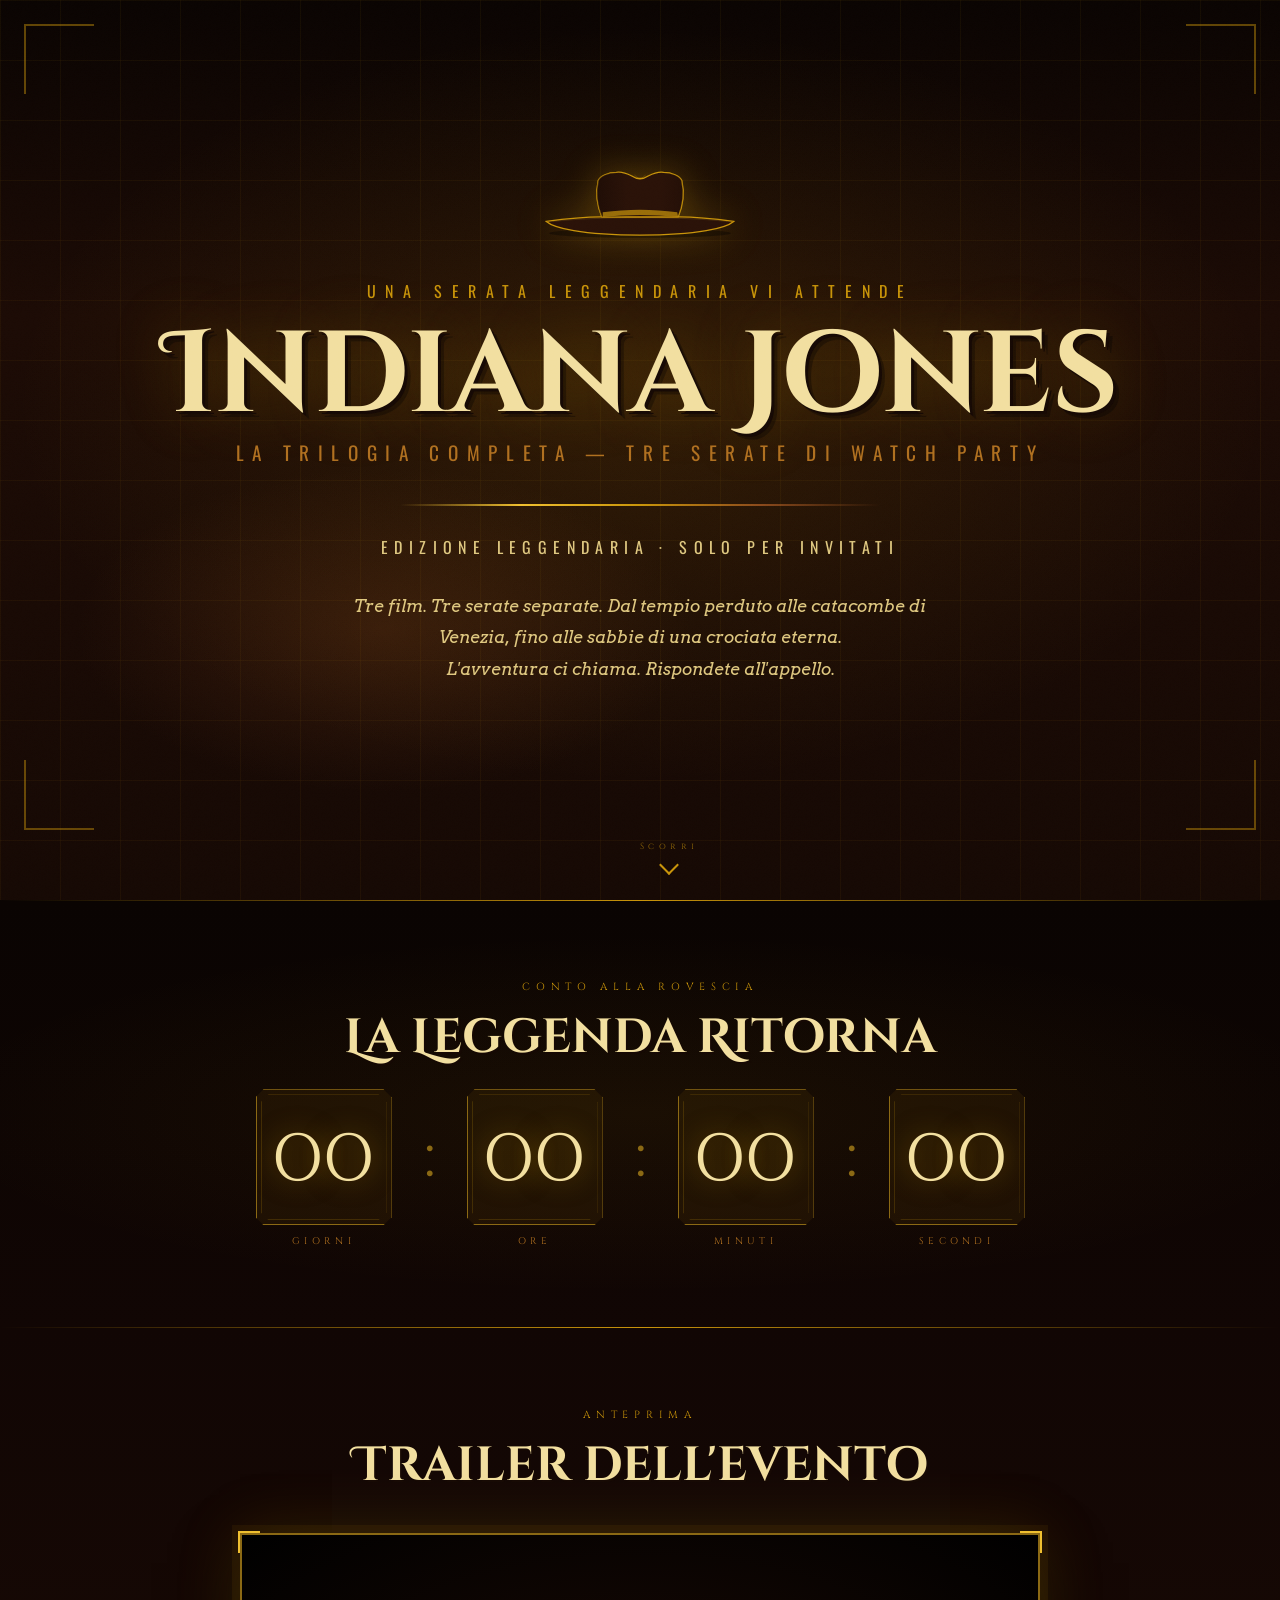
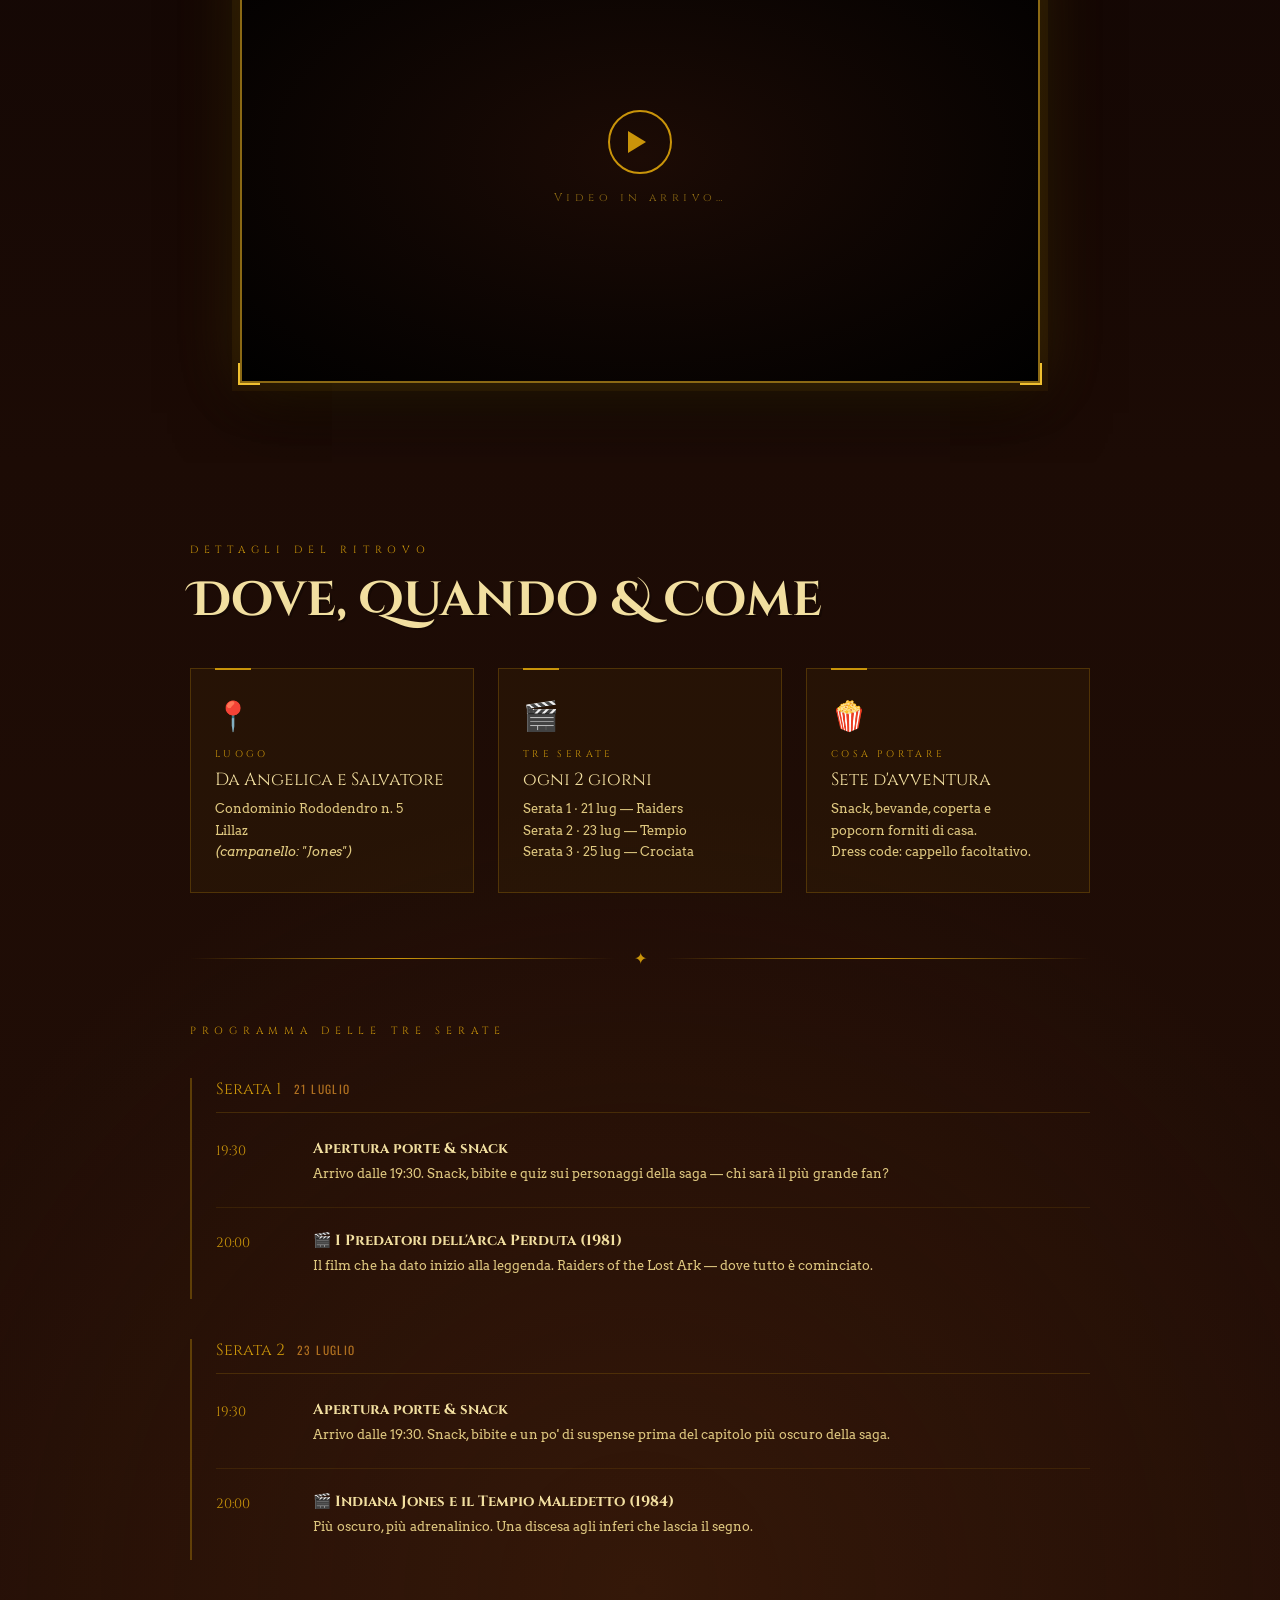
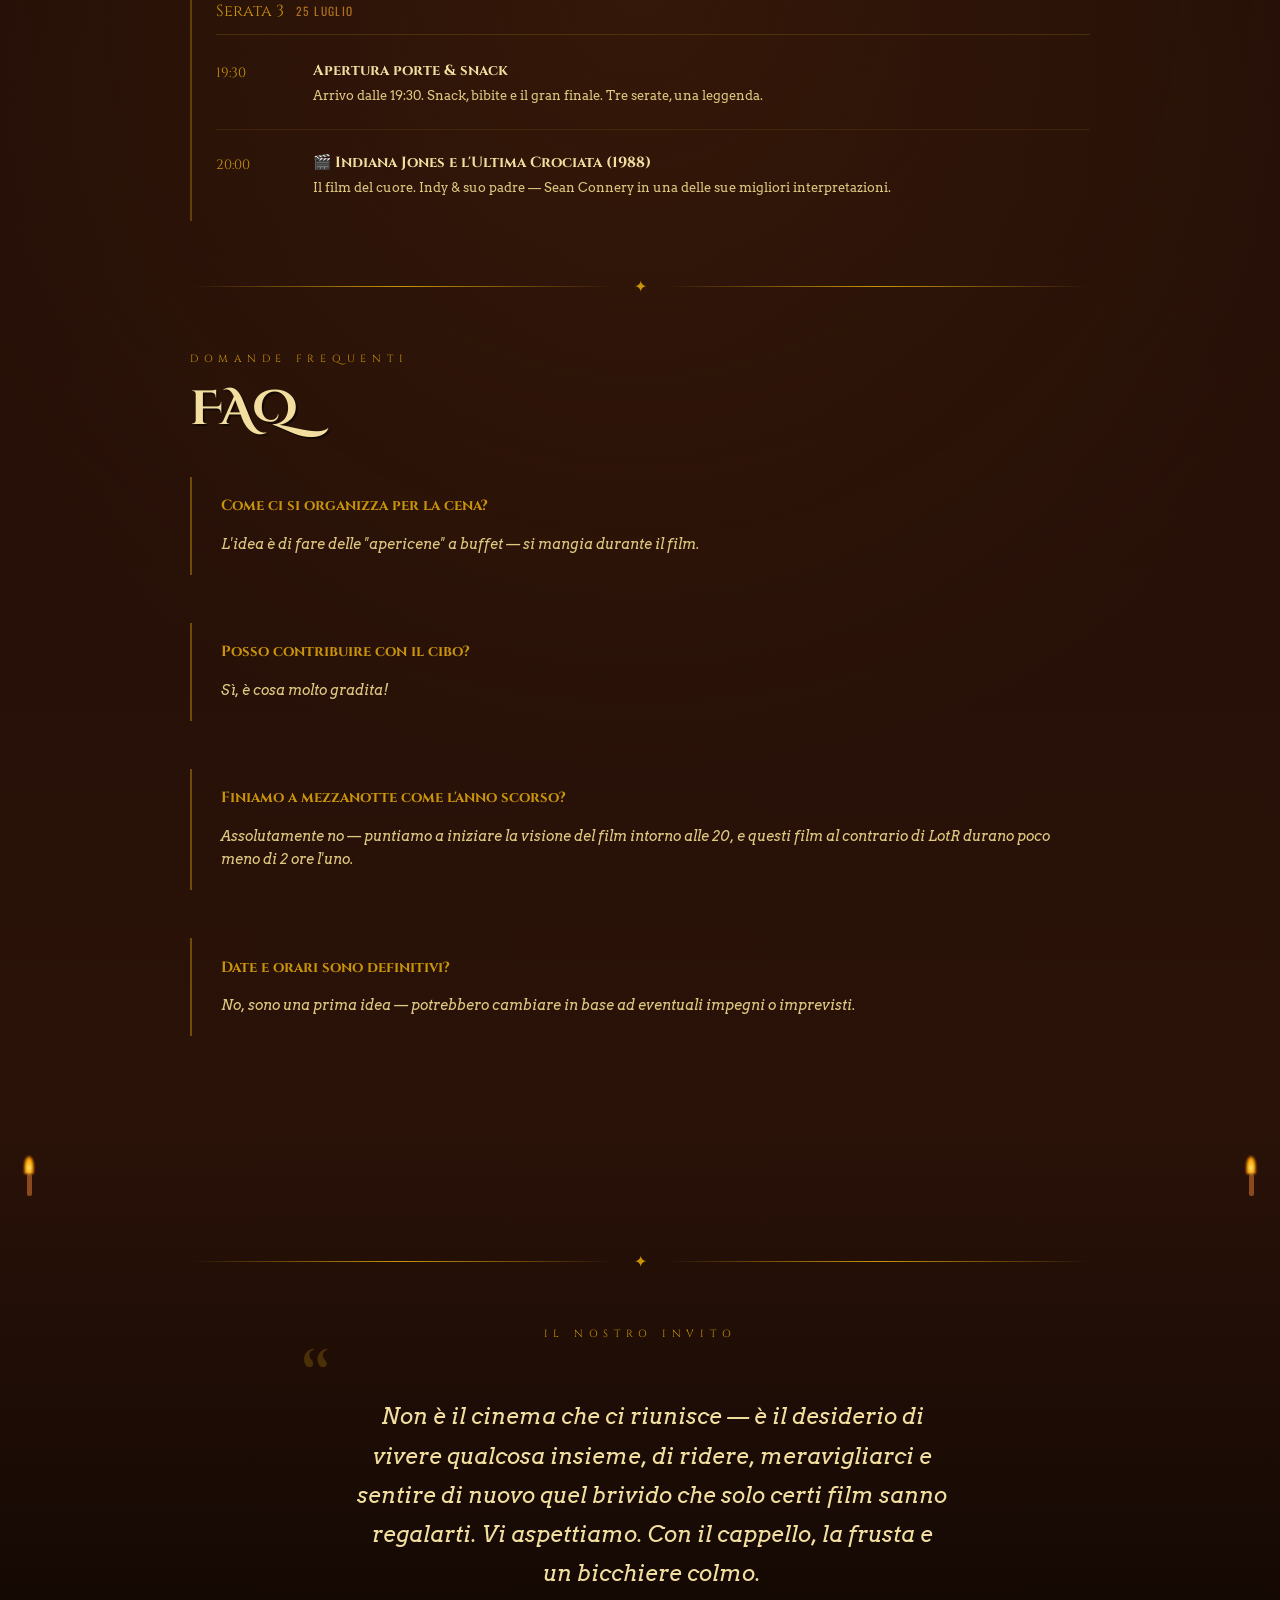
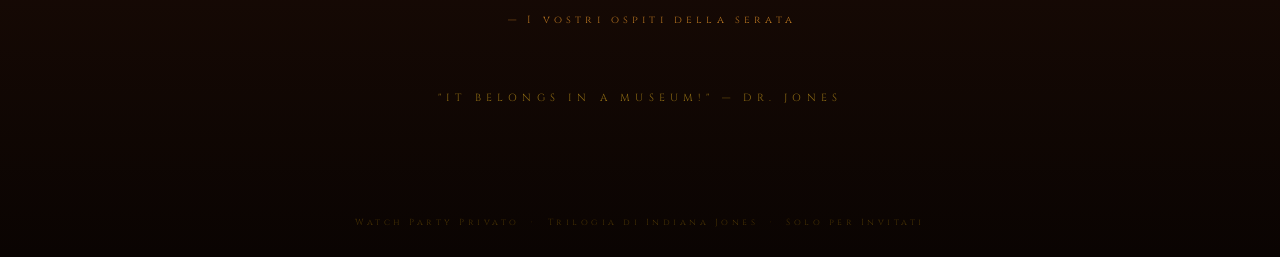
==== commit d611ffea: "feat: add social preview" ====
--- a/src/index.html
+++ b/src/index.html
@@ -5,27 +5,36 @@
     <meta name="viewport" content="width=device-width, initial-scale=1.0" />
     <meta
       name="description"
-      content="Watch Party privato della Trilogia di Indiana Jones — tre serate di avventura, snack e leggenda. Solo per invitati."
-    />
-    <meta http-equiv="Cache-Control" content="no-cache, no-store, must-revalidate" />
+      content="... scoprirai il contenuto solo seguendo il link!"
+    />
+    <meta
+      http-equiv="Cache-Control"
+      content="no-cache, no-store, must-revalidate"
+    />
     <meta http-equiv="Pragma" content="no-cache" />
     <meta http-equiv="Expires" content="0" />
 
     <!-- Open Graph / Social preview -->
     <meta property="og:type" content="website" />
-    <meta property="og:title" content="Indiana Jones — Watch Party della Trilogia" />
-    <meta property="og:description" content="Watch Party privato della Trilogia di Indiana Jones — tre serate di avventura, snack e leggenda. Solo per invitati." />
+    <meta property="og:title" content="Invito misterioso..." />
+    <meta
+      property="og:description"
+      content="... scoprirai il contenuto solo seguendo il link!"
+    />
     <meta property="og:url" content="https://indy.avventura.soy/" />
     <meta property="og:locale" content="it_IT" />
-    <meta property="og:site_name" content="Indiana Jones Watch Party" />
-    <!-- <meta property="og:image" content="URL_IMMAGINE" /> -->
-    <!-- <meta property="og:image:width" content="1200" /> -->
-    <!-- <meta property="og:image:height" content="630" /> -->
+    <meta property="og:site_name" content="Invito misterioso..." />
+    <meta property="og:image" content="https://indy.avventura.soy/preview.jpeg" />
+    <meta property="og:image:width" content="1200" />
+    <meta property="og:image:height" content="630" />
 
     <meta name="twitter:card" content="summary_large_image" />
-    <meta name="twitter:title" content="Indiana Jones — Watch Party della Trilogia" />
-    <meta name="twitter:description" content="Watch Party privato della Trilogia di Indiana Jones — tre serate di avventura, snack e leggenda. Solo per invitati." />
-    <!-- <meta name="twitter:image" content="URL_IMMAGINE" /> -->
+    <meta name="twitter:title" content="Invito misterioso..." />
+    <meta
+      name="twitter:description"
+      content="... scoprirai il contenuto solo seguendo il link!"
+    />
+    <meta name="twitter:image" content="https://indy.avventura.soy/preview.jpeg" />
 
     <title>Indiana Jones — Watch Party della Trilogia</title>
     <link rel="preconnect" href="https://fonts.googleapis.com" />
@@ -252,7 +261,7 @@
             <div class="card">
               <span class="card-icon">📍</span>
               <span class="card-label">Luogo</span>
-              <p class="card-value">Da Angelice e Salvatore</p>
+              <p class="card-value">Da Angelica e Salvatore</p>
               <p class="card-sub">
                 Condominio Rododendro n. 5<br />Lillaz<br /><em
                   >(campanello: "Jones")</em
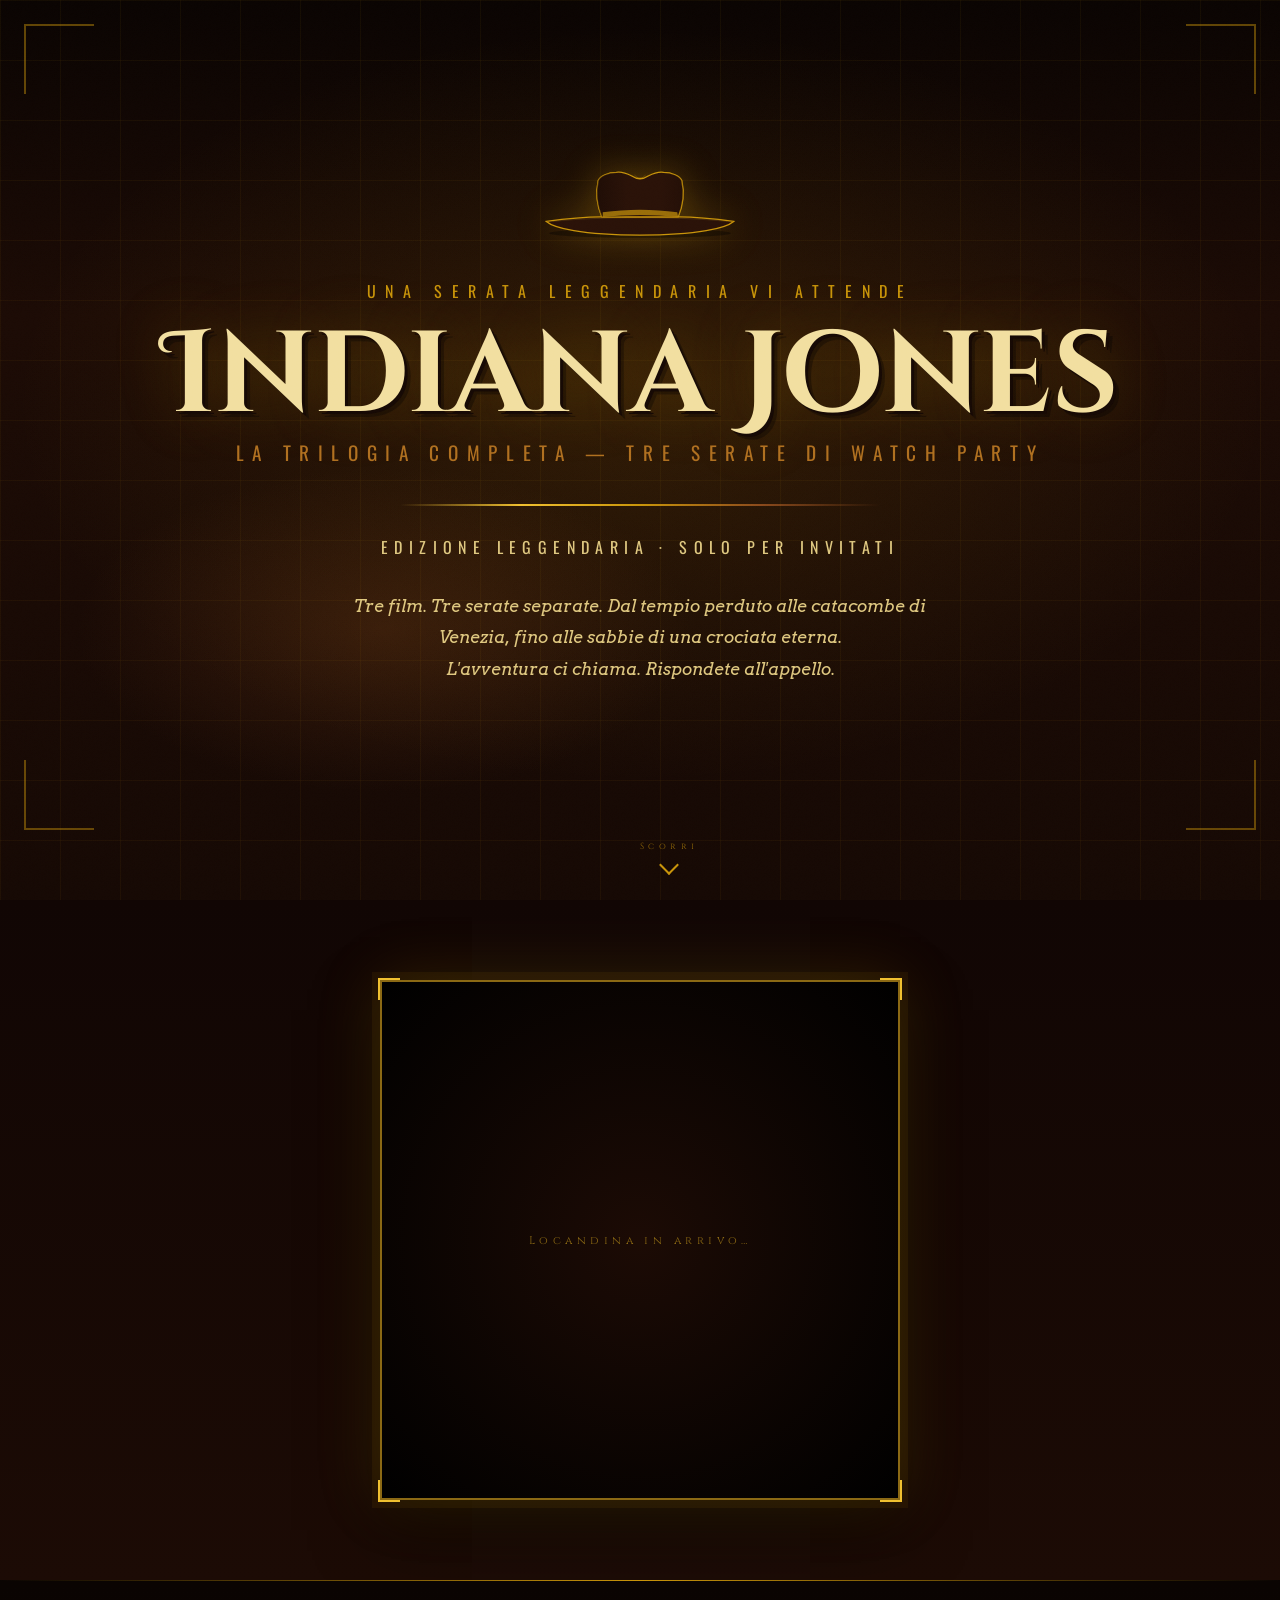
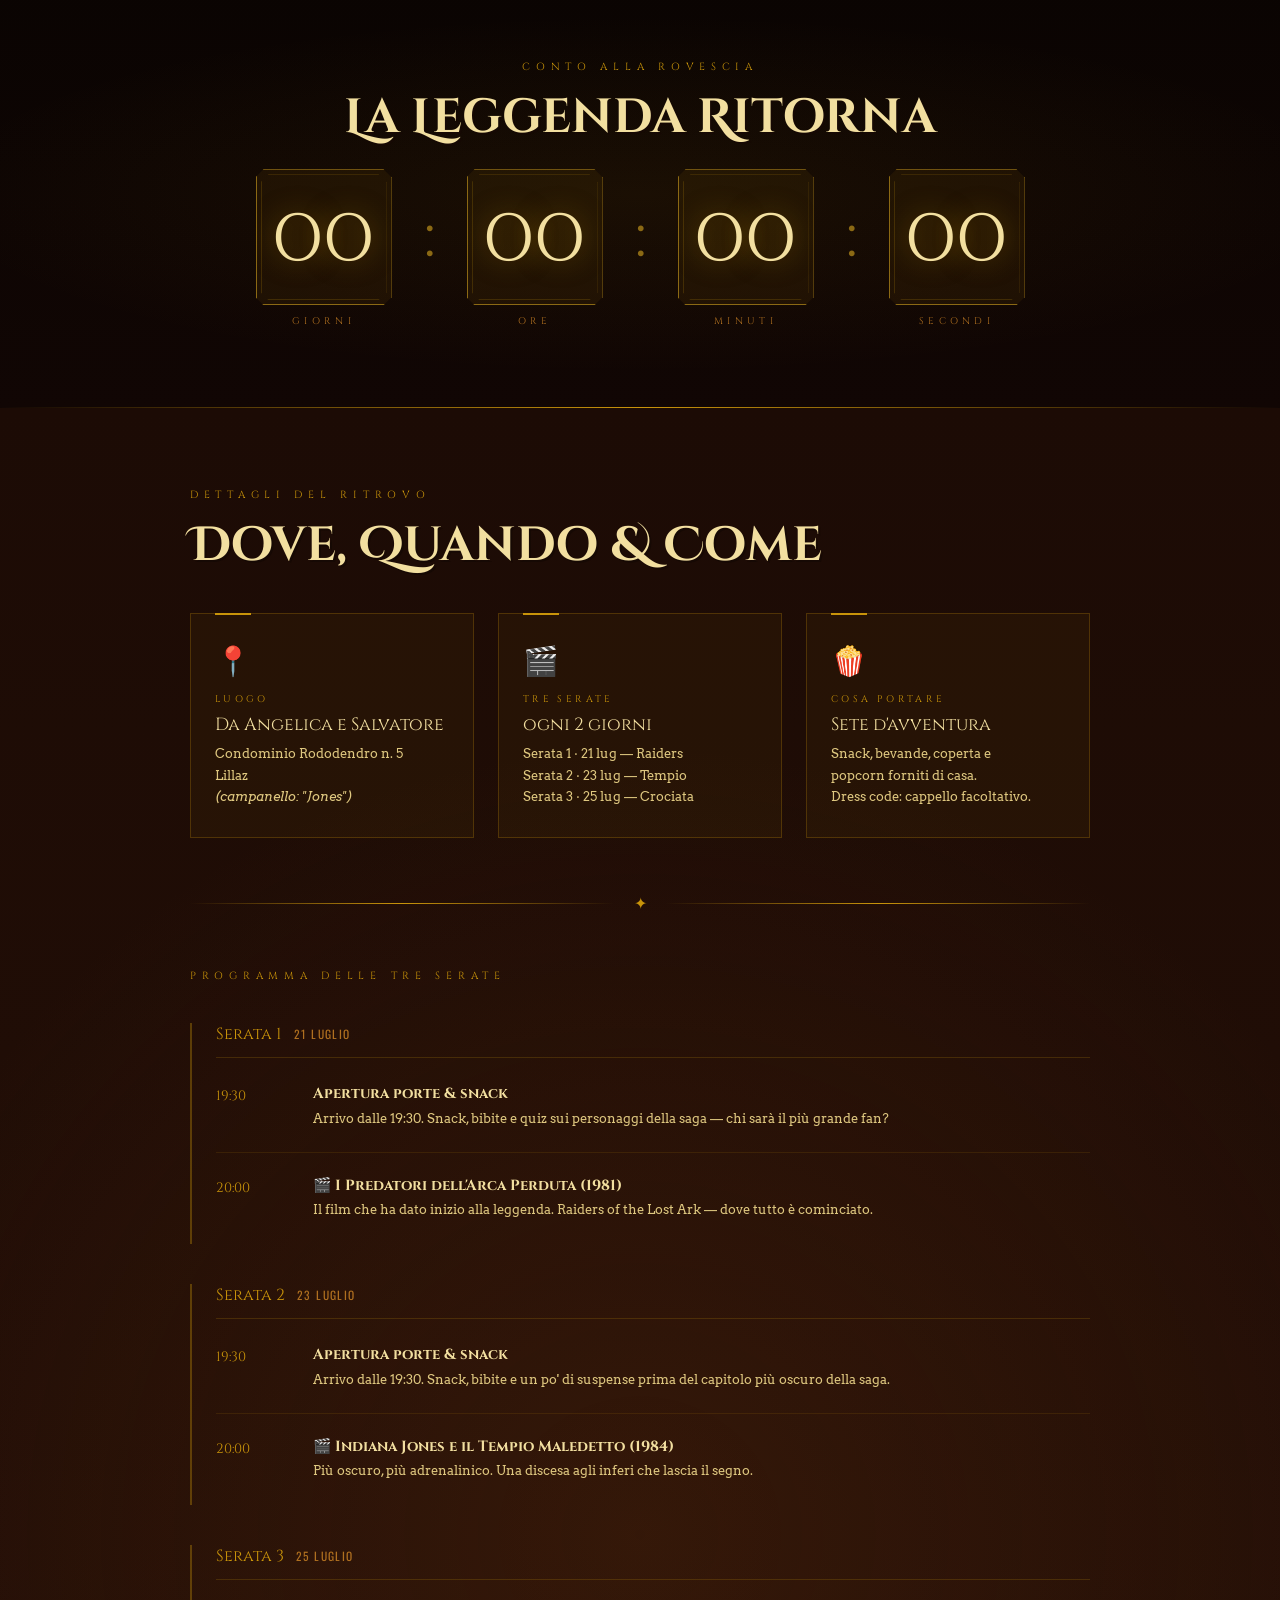
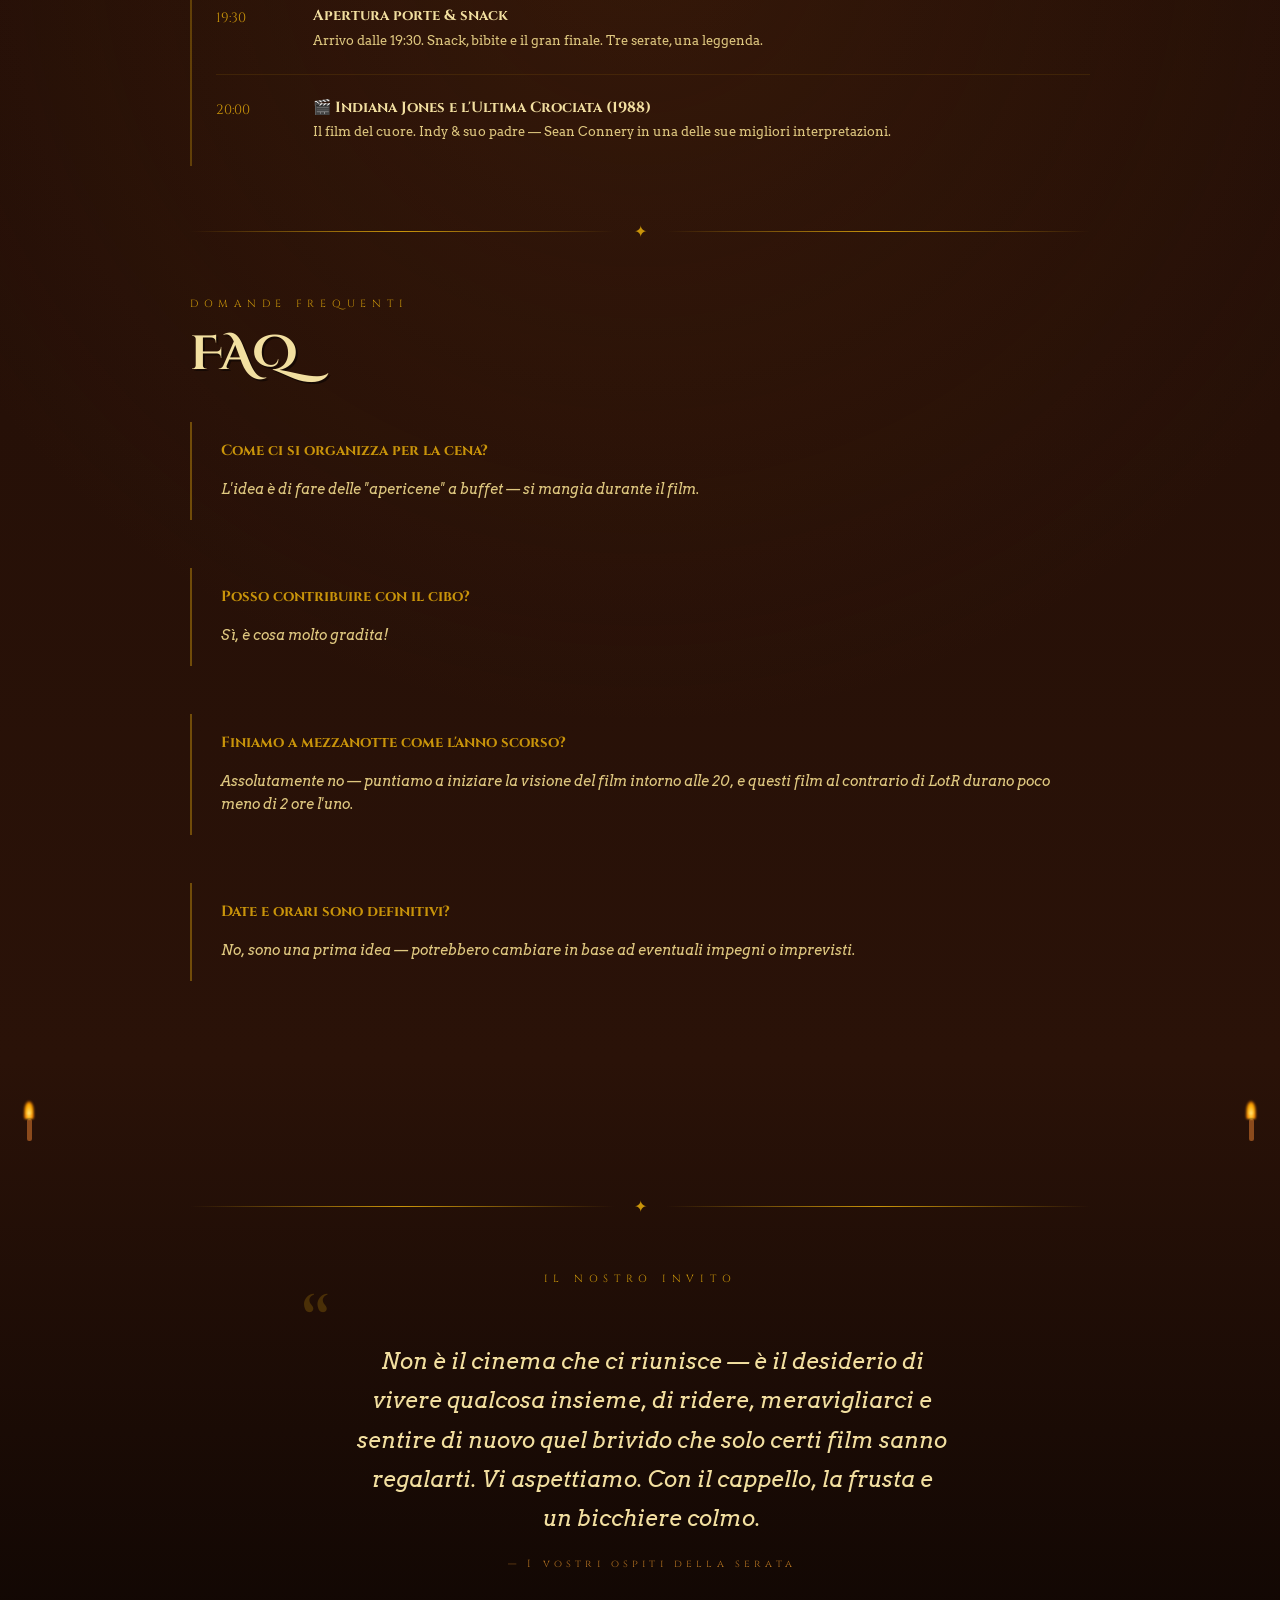
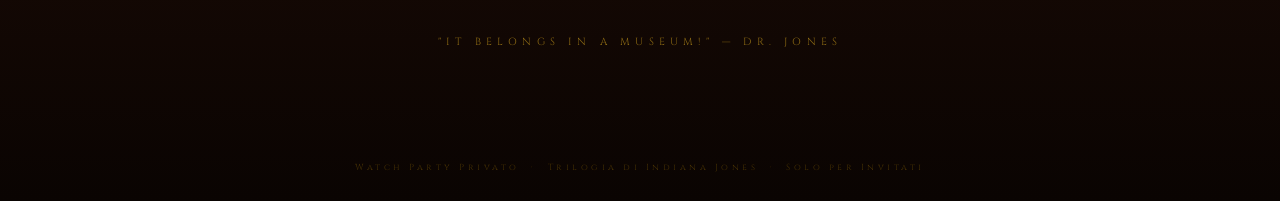
==== commit 3c32d665: "Update poster section to square aspect ratio and set poster.jpg as image src Switches the event post" ====
--- a/src/index.html
+++ b/src/index.html
@@ -21,10 +21,10 @@
       property="og:description"
       content="... scoprirai il contenuto solo seguendo il link!"
     />
-    <meta property="og:url" content="https://indy.avventura.soy/" />
+    <meta property="og:url" content="https://moebiusmania.github.io/watch-party/" />
     <meta property="og:locale" content="it_IT" />
     <meta property="og:site_name" content="Invito misterioso..." />
-    <meta property="og:image" content="https://indy.avventura.soy/preview.jpeg" />
+    <meta property="og:image" content="https://moebiusmania.github.io/watch-party/preview.jpeg" />
     <meta property="og:image:width" content="1200" />
     <meta property="og:image:height" content="630" />
 
@@ -34,7 +34,7 @@
       name="twitter:description"
       content="... scoprirai il contenuto solo seguendo il link!"
     />
-    <meta name="twitter:image" content="https://indy.avventura.soy/preview.jpeg" />
+    <meta name="twitter:image" content="https://moebiusmania.github.io/watch-party/preview.jpeg" />
 
     <title>Indiana Jones — Watch Party della Trilogia</title>
     <link rel="preconnect" href="https://fonts.googleapis.com" />
@@ -173,6 +173,22 @@
         </div>
       </section>
 
+      <!-- ===================== POSTER ===================== -->
+      <section class="poster-section">
+        <div class="section-inner">
+          <div class="poster-frame">
+            <div class="vc tl"></div>
+            <div class="vc tr"></div>
+            <div class="vc bl"></div>
+            <div class="vc br"></div>
+            <img id="event-poster" src="poster.jpg" alt="Locandina dell'evento" />
+            <div class="poster-overlay" id="poster-overlay">
+              <p>Locandina in arrivo&hellip;</p>
+            </div>
+          </div>
+        </div>
+      </section>
+
       <!-- ===================== COUNTDOWN ===================== -->
       <section class="countdown-section">
         <div class="section-inner">
@@ -210,46 +226,6 @@
         </div>
       </section>
 
-      <!-- ===================== VIDEO ===================== -->
-      <section class="video-section">
-        <div class="section-inner">
-          <span class="eyebrow">Anteprima</span>
-          <h2 class="s-title">Trailer dell'evento</h2>
-          <!-- <p
-            style="
-              color: var(--parchment-mid);
-              font-style: italic;
-              margin-bottom: 0.5rem;
-              font-size: 0.92rem;
-            "
-          >
-            Inserisci qui il tuo
-            <code style="color: var(--gold); font-style: normal"
-              >src="percorso/al/video.mp4"</code
-            >
-            e rimuovi l'overlay.
-          </p> -->
-
-          <div class="video-frame">
-            <div class="vc tl"></div>
-            <div class="vc tr"></div>
-            <div class="vc bl"></div>
-            <div class="vc br"></div>
-
-            <!-- ▼ Aggiungi src= al tag source quando hai il file video ▼ -->
-            <video id="main-video" controls preload="metadata">
-              <source src="" type="video/mp4" />
-              Il tuo browser non supporta l&rsquo;elemento
-              <code>video</code> HTML5.
-            </video>
-
-            <div class="video-overlay" id="video-overlay">
-              <div class="play-ring" aria-hidden="true"></div>
-              <p>Video in arrivo&hellip;</p>
-            </div>
-          </div>
-        </div>
-      </section>
 
       <!-- ===================== DETTAGLI ===================== -->
       <section class="details-section">
--- a/src/style.css
+++ b/src/style.css
@@ -391,18 +391,18 @@
 @keyframes sepBlink { 0%,100%{opacity:1} 50%{opacity:.15} }
 
 /* ===================================================
-   VIDEO
-   =================================================== */
-.video-section {
+   POSTER
+   =================================================== */
+.poster-section {
   background:linear-gradient(180deg, #110604 0%, #1C0B05 100%);
   text-align:center;
 }
 
-.video-frame {
+.poster-frame {
   position:relative;
-  max-width:800px; margin:2.5rem auto 0;
-  aspect-ratio:16/9;
-  background:#000;
+  max-width:520px; margin:0 auto;
+  aspect-ratio:1/1;
+  background:#0a0402;
   border:2px solid var(--gold-dim);
   box-shadow:
     0 0 0 8px rgba(201,148,10,.07),
@@ -410,46 +410,25 @@
     0 30px 60px rgba(0,0,0,.6);
 }
 
-.video-frame .vc { position:absolute; width:22px; height:22px; border-color:var(--gold-bright); border-style:solid; z-index:3; }
-.video-frame .vc.tl { top:-4px; left:-4px;  border-width:2px 0 0 2px; }
-.video-frame .vc.tr { top:-4px; right:-4px; border-width:2px 2px 0 0; }
-.video-frame .vc.bl { bottom:-4px; left:-4px;  border-width:0 0 2px 2px; }
-.video-frame .vc.br { bottom:-4px; right:-4px; border-width:0 2px 2px 0; }
-
-.video-frame video {
+.poster-frame .vc { position:absolute; width:22px; height:22px; border-color:var(--gold-bright); border-style:solid; z-index:3; }
+.poster-frame .vc.tl { top:-4px; left:-4px;  border-width:2px 0 0 2px; }
+.poster-frame .vc.tr { top:-4px; right:-4px; border-width:2px 2px 0 0; }
+.poster-frame .vc.bl { bottom:-4px; left:-4px;  border-width:0 0 2px 2px; }
+.poster-frame .vc.br { bottom:-4px; right:-4px; border-width:0 2px 2px 0; }
+
+#event-poster {
   width:100%; height:100%; object-fit:cover; display:block;
 }
-
-.video-overlay {
+#event-poster { display:block; }
+
+.poster-overlay {
   position:absolute; inset:0;
-  display:flex; flex-direction:column; align-items:center; justify-content:center;
+  display:flex; align-items:center; justify-content:center;
   background:radial-gradient(ellipse at center, #1C0B05 0%, #000 100%);
-  transition:opacity .4s;
-  pointer-events:none;
   z-index:2;
 }
-.video-overlay.hidden { opacity:0; }
-
-.play-ring {
-  width:64px; height:64px;
-  border:2px solid var(--gold);
-  border-radius:50%;
-  display:flex; align-items:center; justify-content:center;
-  margin-bottom:1rem;
-  animation:playPulse 2s ease-in-out infinite;
-}
-.play-ring::after {
-  content:'';
-  border:11px solid transparent;
-  border-left:18px solid var(--gold);
-  margin-left:5px;
-}
-@keyframes playPulse {
-  0%,100%{box-shadow:0 0 0 0 rgba(201,148,10,.45)}
-  50%    {box-shadow:0 0 0 16px rgba(201,148,10,0)}
-}
-
-.video-overlay p {
+
+.poster-overlay p {
   font-family:'Cinzel', serif;
   font-size:.7rem; letter-spacing:.4em; color:var(--gold-dim);
 }
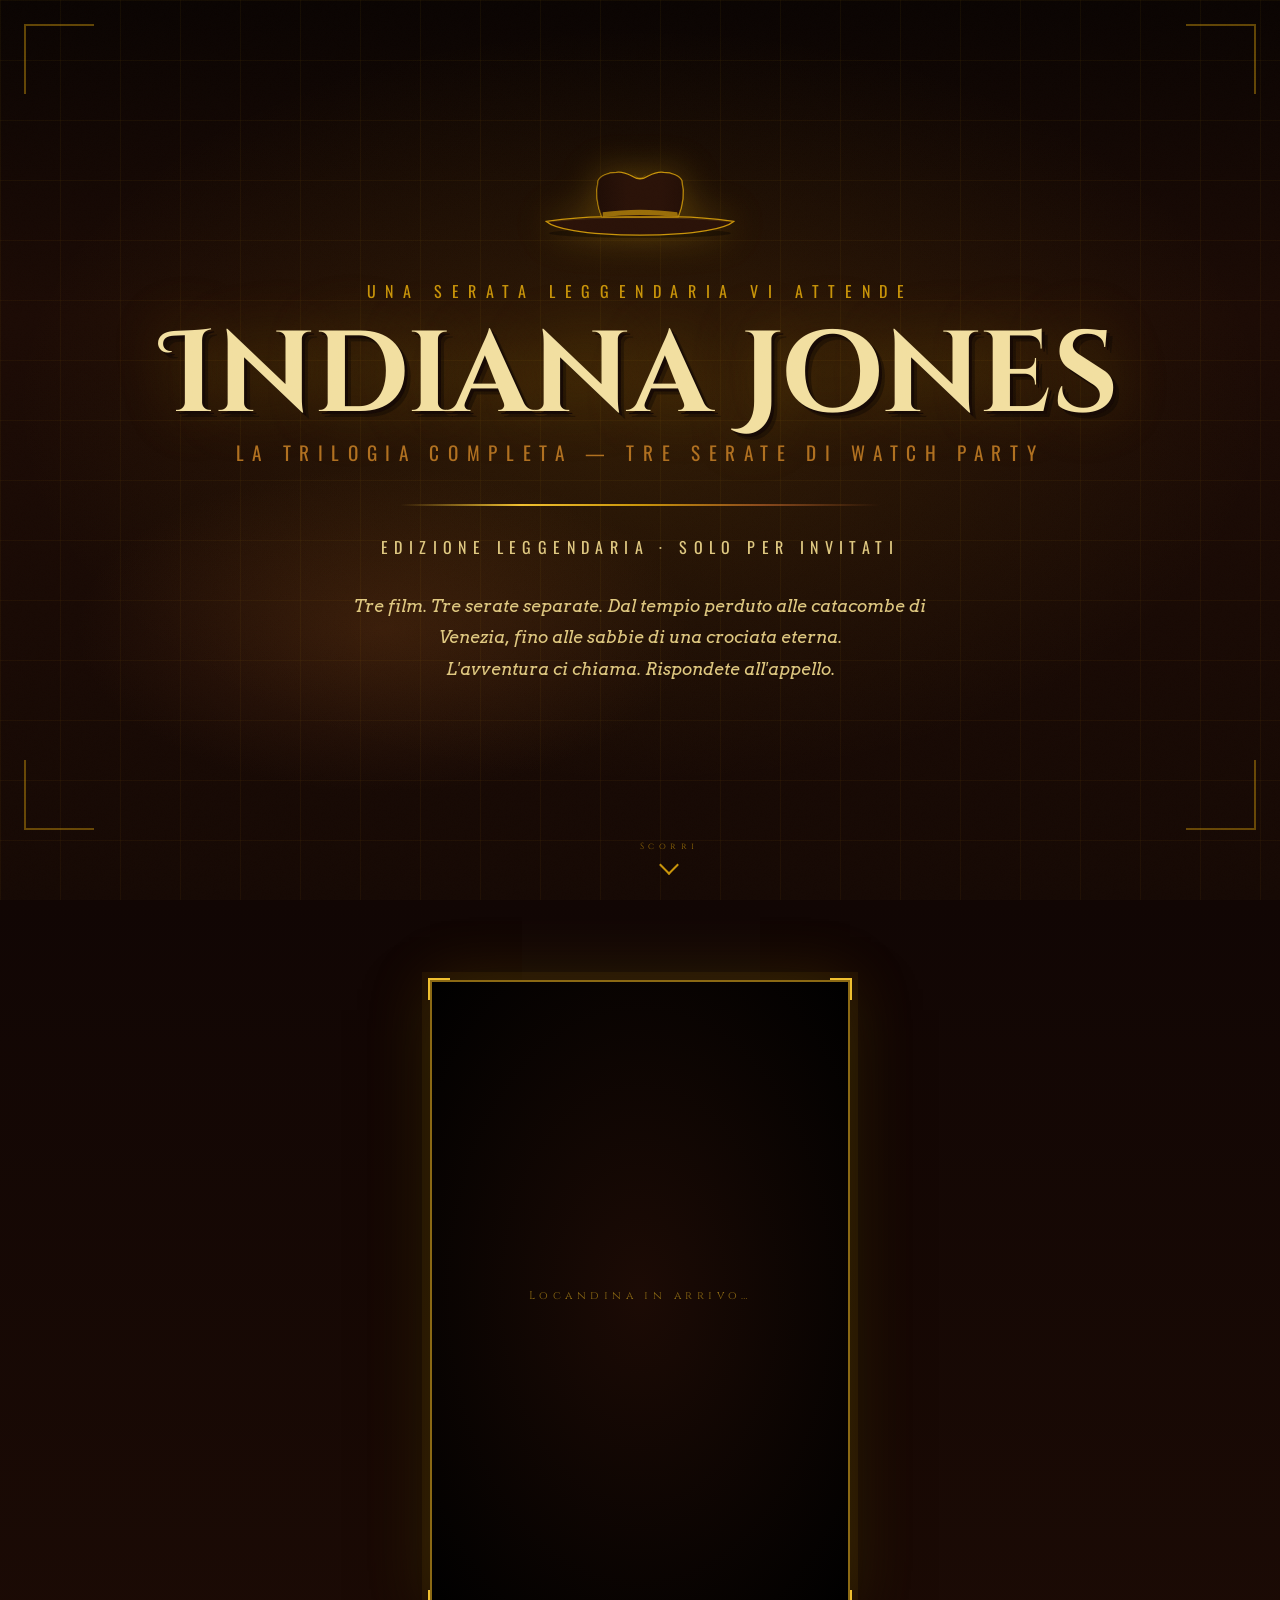
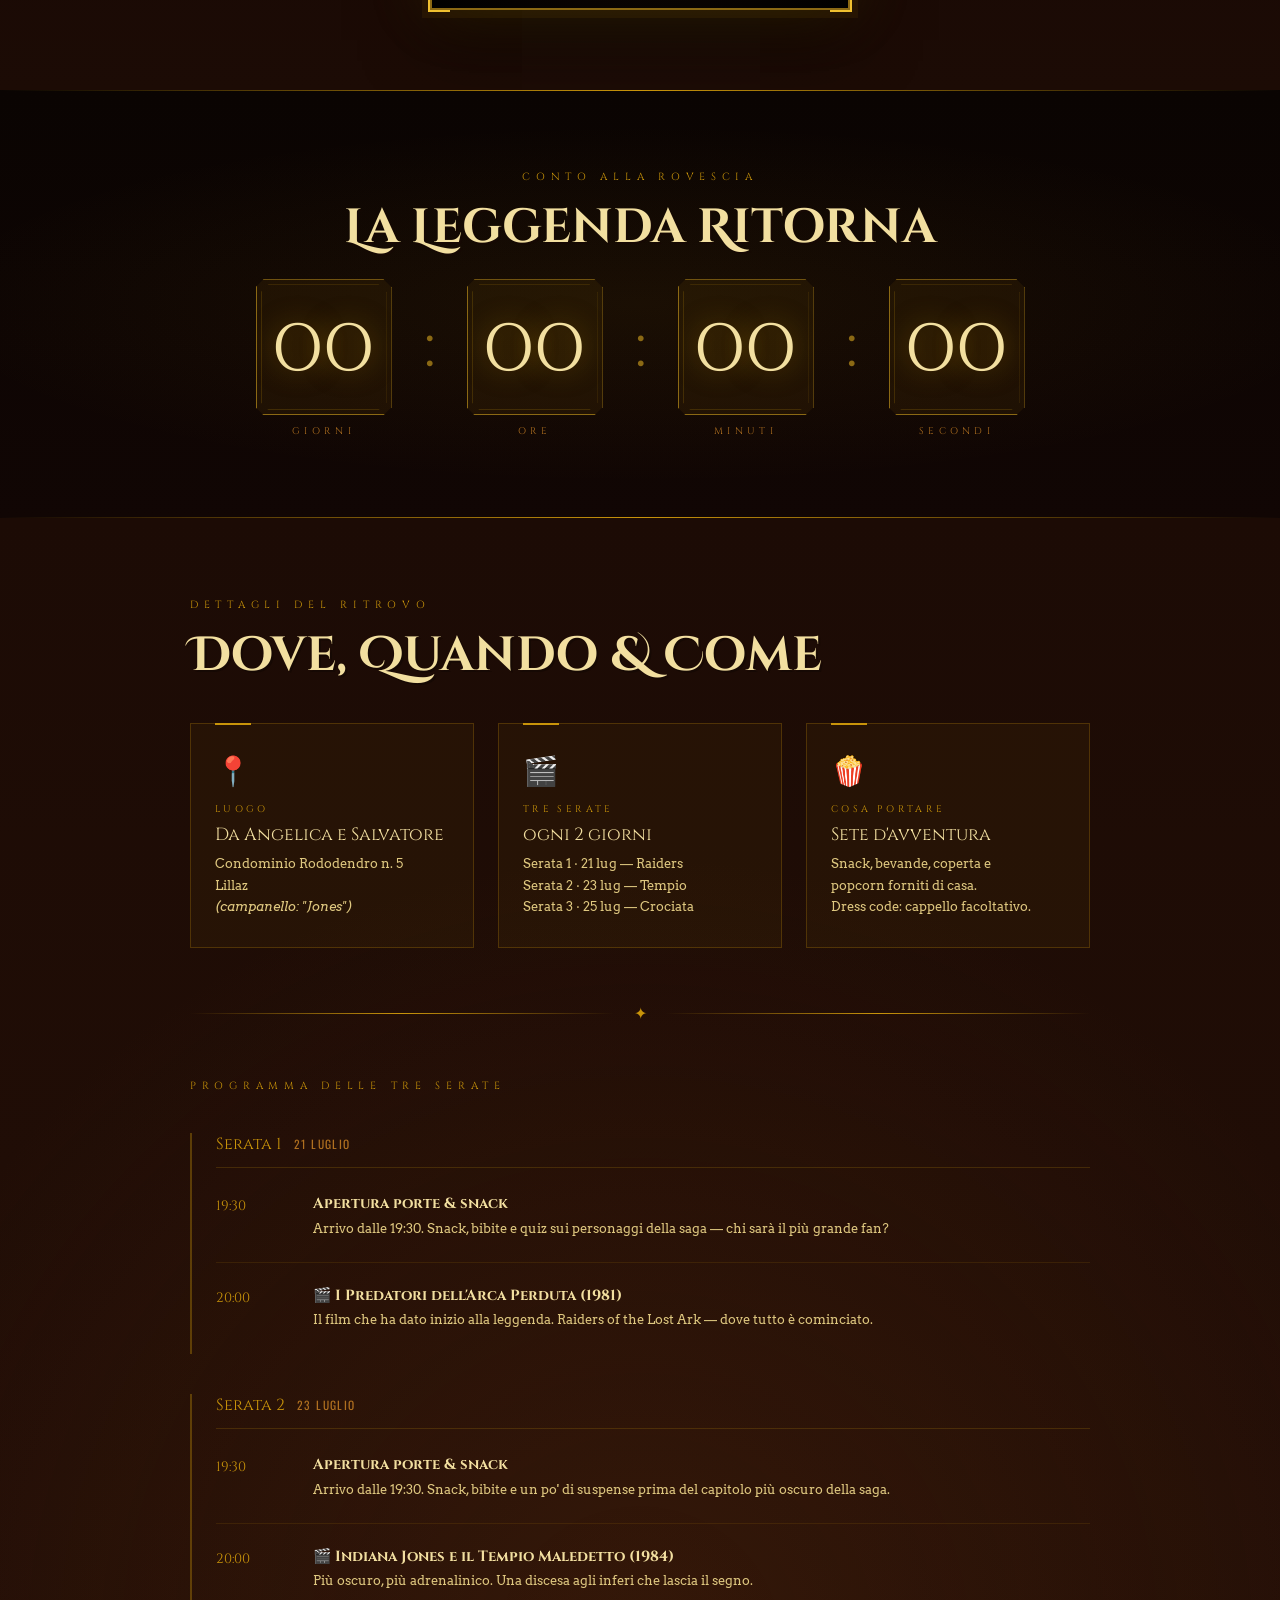
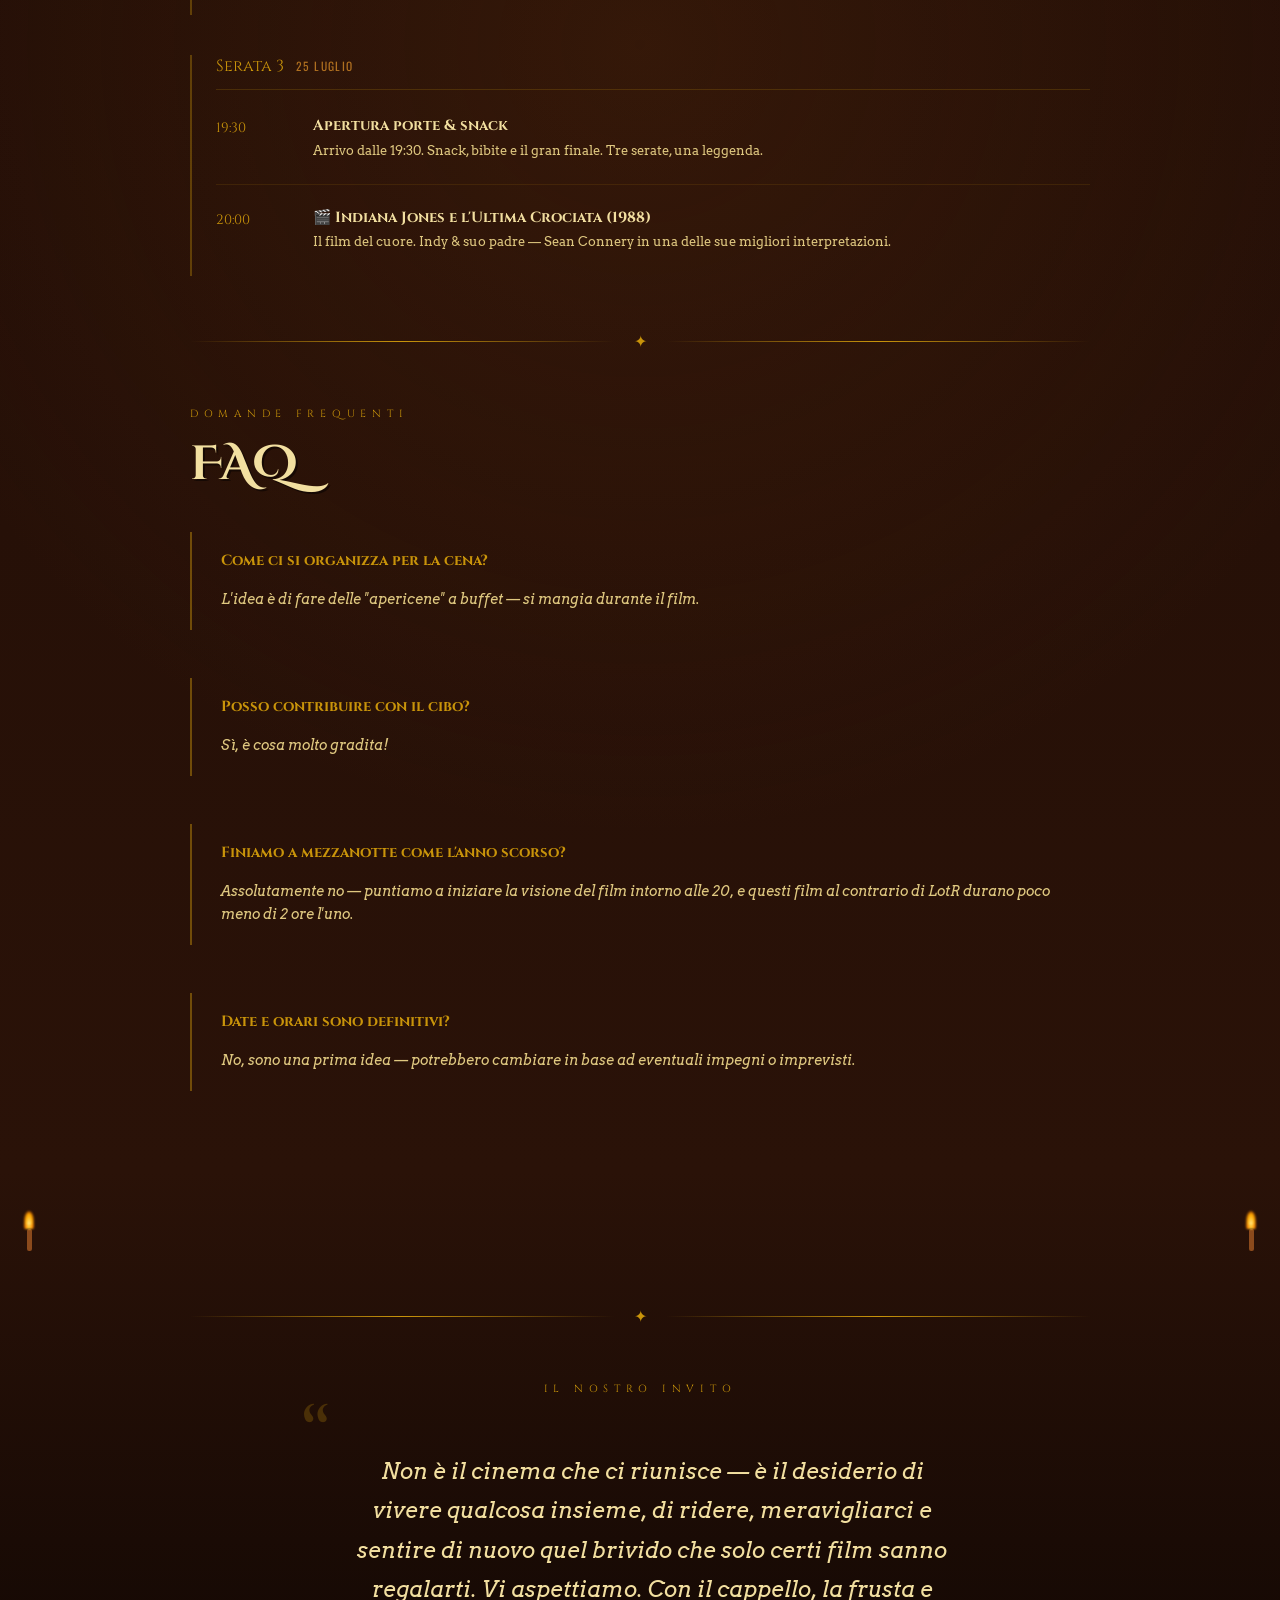
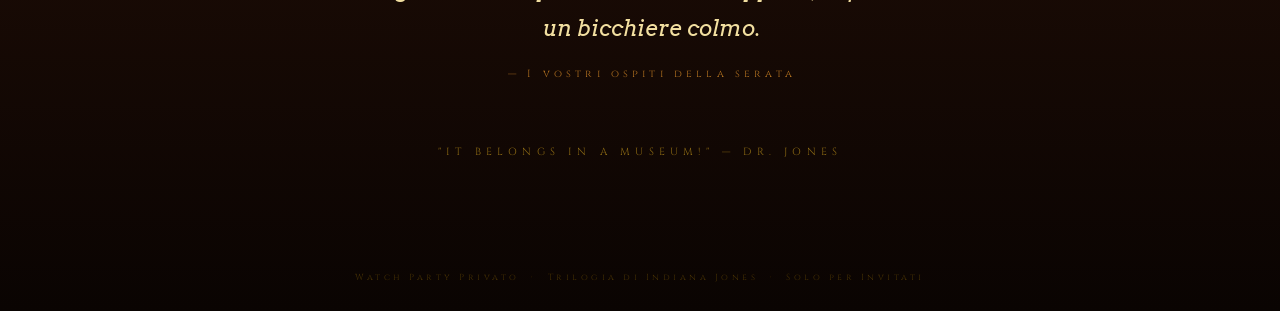
==== commit 4e121320: "Replace video trailer section with vertical event poster placeholder Removes the video player and ov" ====
--- a/src/index.html
+++ b/src/index.html
@@ -181,7 +181,7 @@
             <div class="vc tr"></div>
             <div class="vc bl"></div>
             <div class="vc br"></div>
-            <img id="event-poster" src="poster.jpg" alt="Locandina dell'evento" />
+            <img id="event-poster" src="" alt="Locandina dell'evento" />
             <div class="poster-overlay" id="poster-overlay">
               <p>Locandina in arrivo&hellip;</p>
             </div>
--- a/src/style.css
+++ b/src/style.css
@@ -400,8 +400,8 @@
 
 .poster-frame {
   position:relative;
-  max-width:520px; margin:0 auto;
-  aspect-ratio:1/1;
+  max-width:420px; margin:0 auto;
+  aspect-ratio:2/3;
   background:#0a0402;
   border:2px solid var(--gold-dim);
   box-shadow:
@@ -419,7 +419,7 @@
 #event-poster {
   width:100%; height:100%; object-fit:cover; display:block;
 }
-#event-poster { display:block; }
+#event-poster[src=""] { display:none; }
 
 .poster-overlay {
   position:absolute; inset:0;
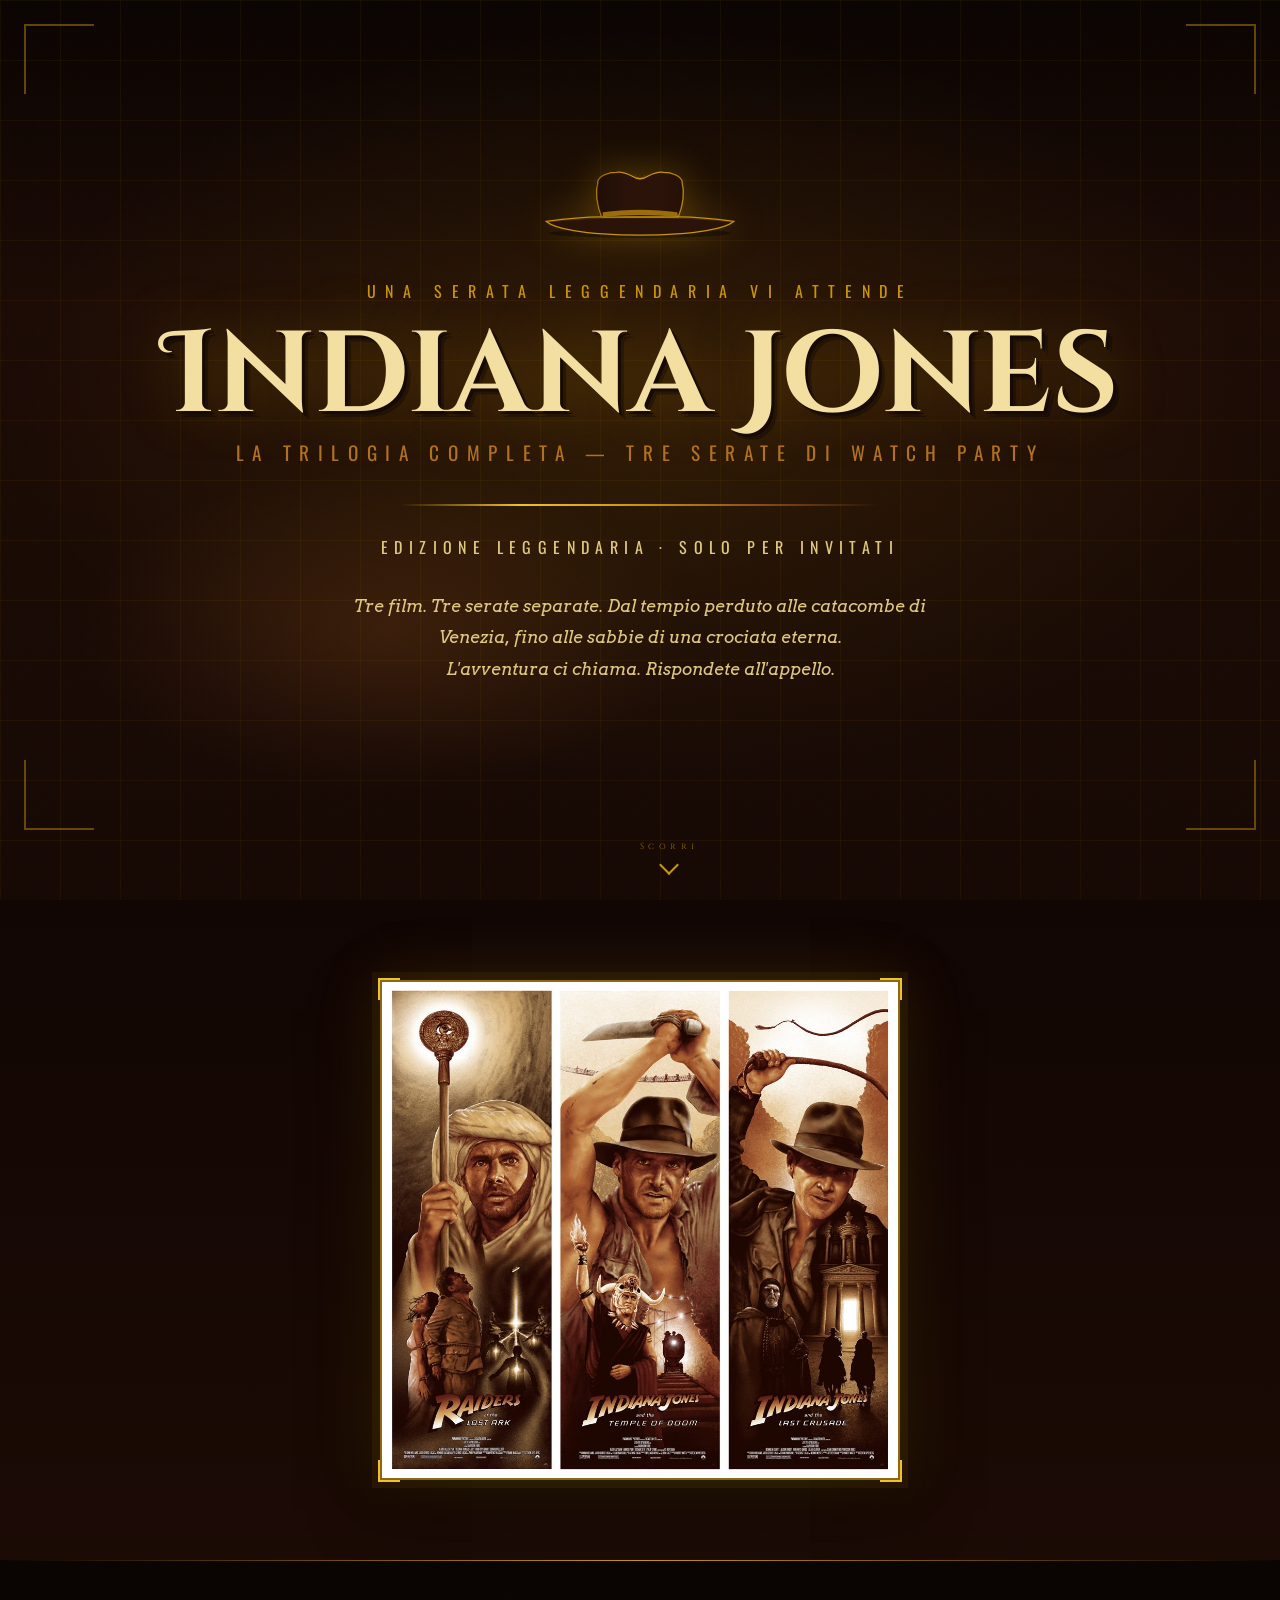
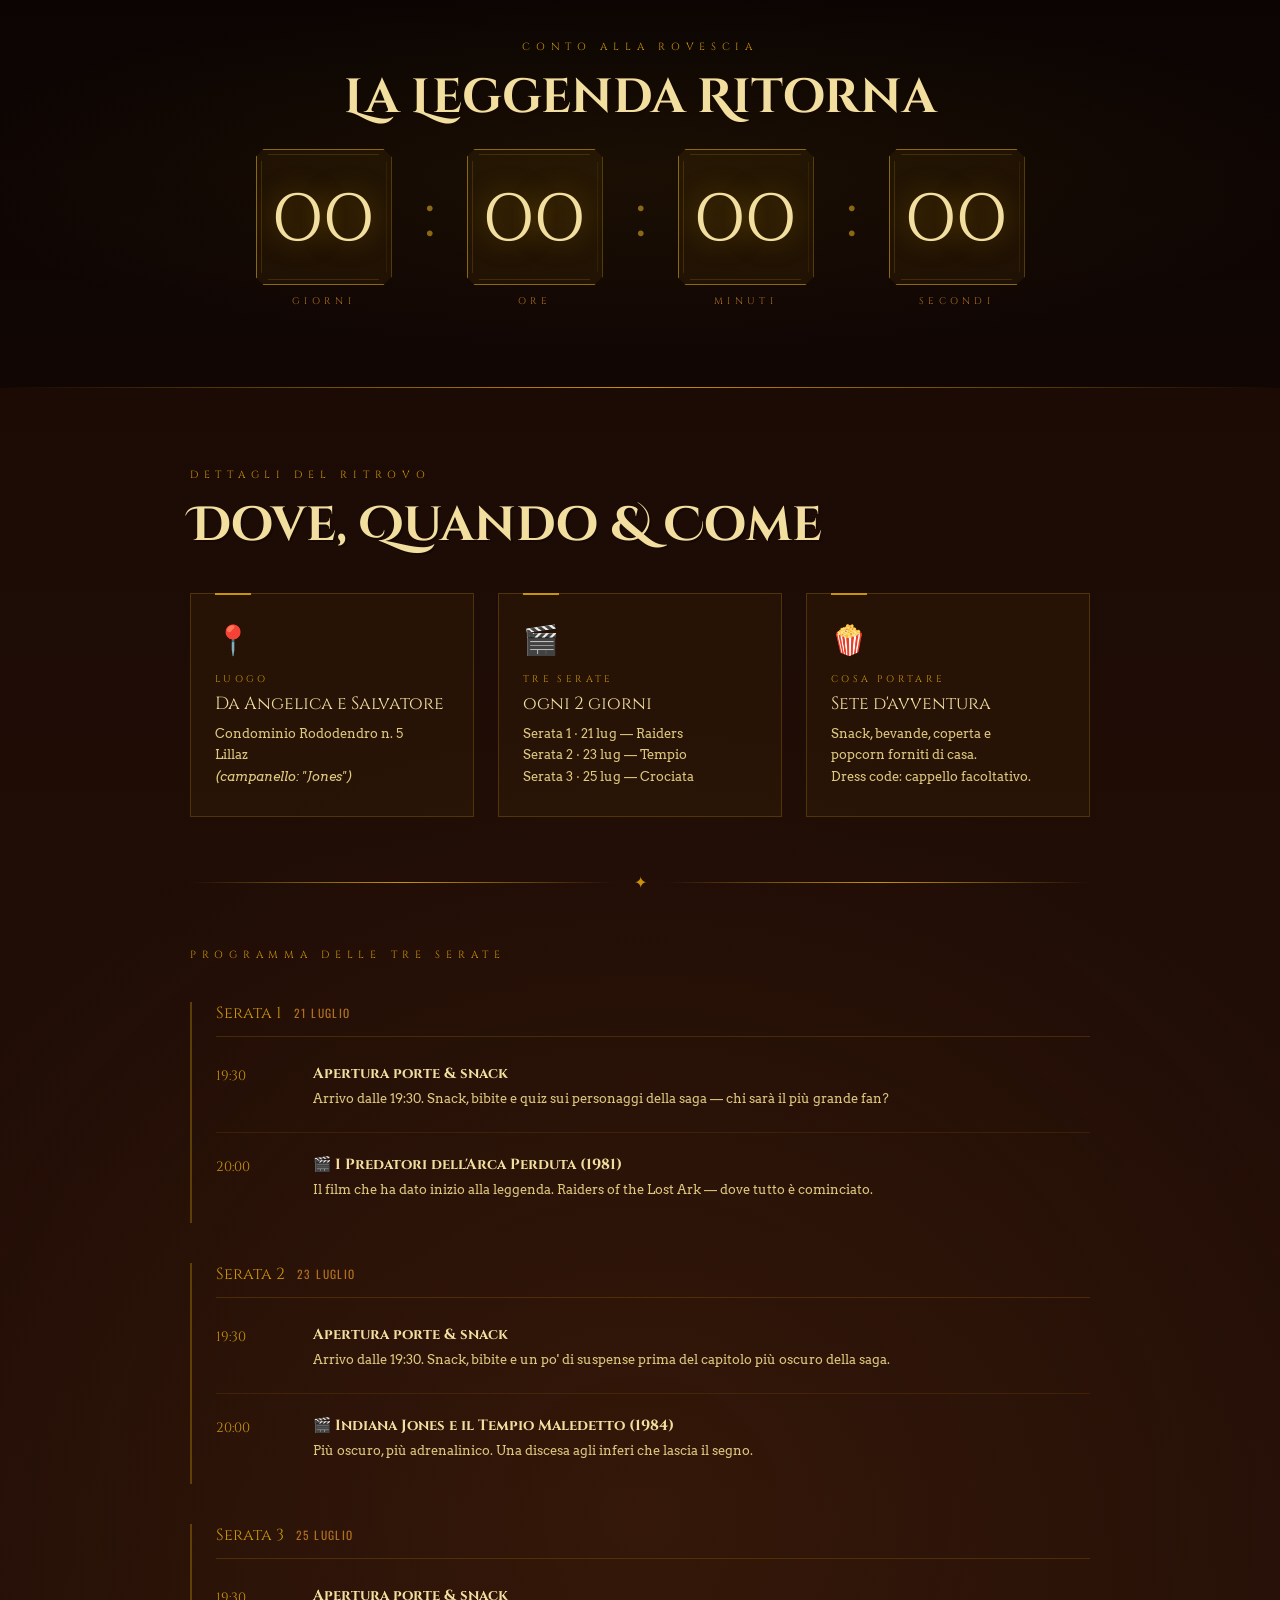
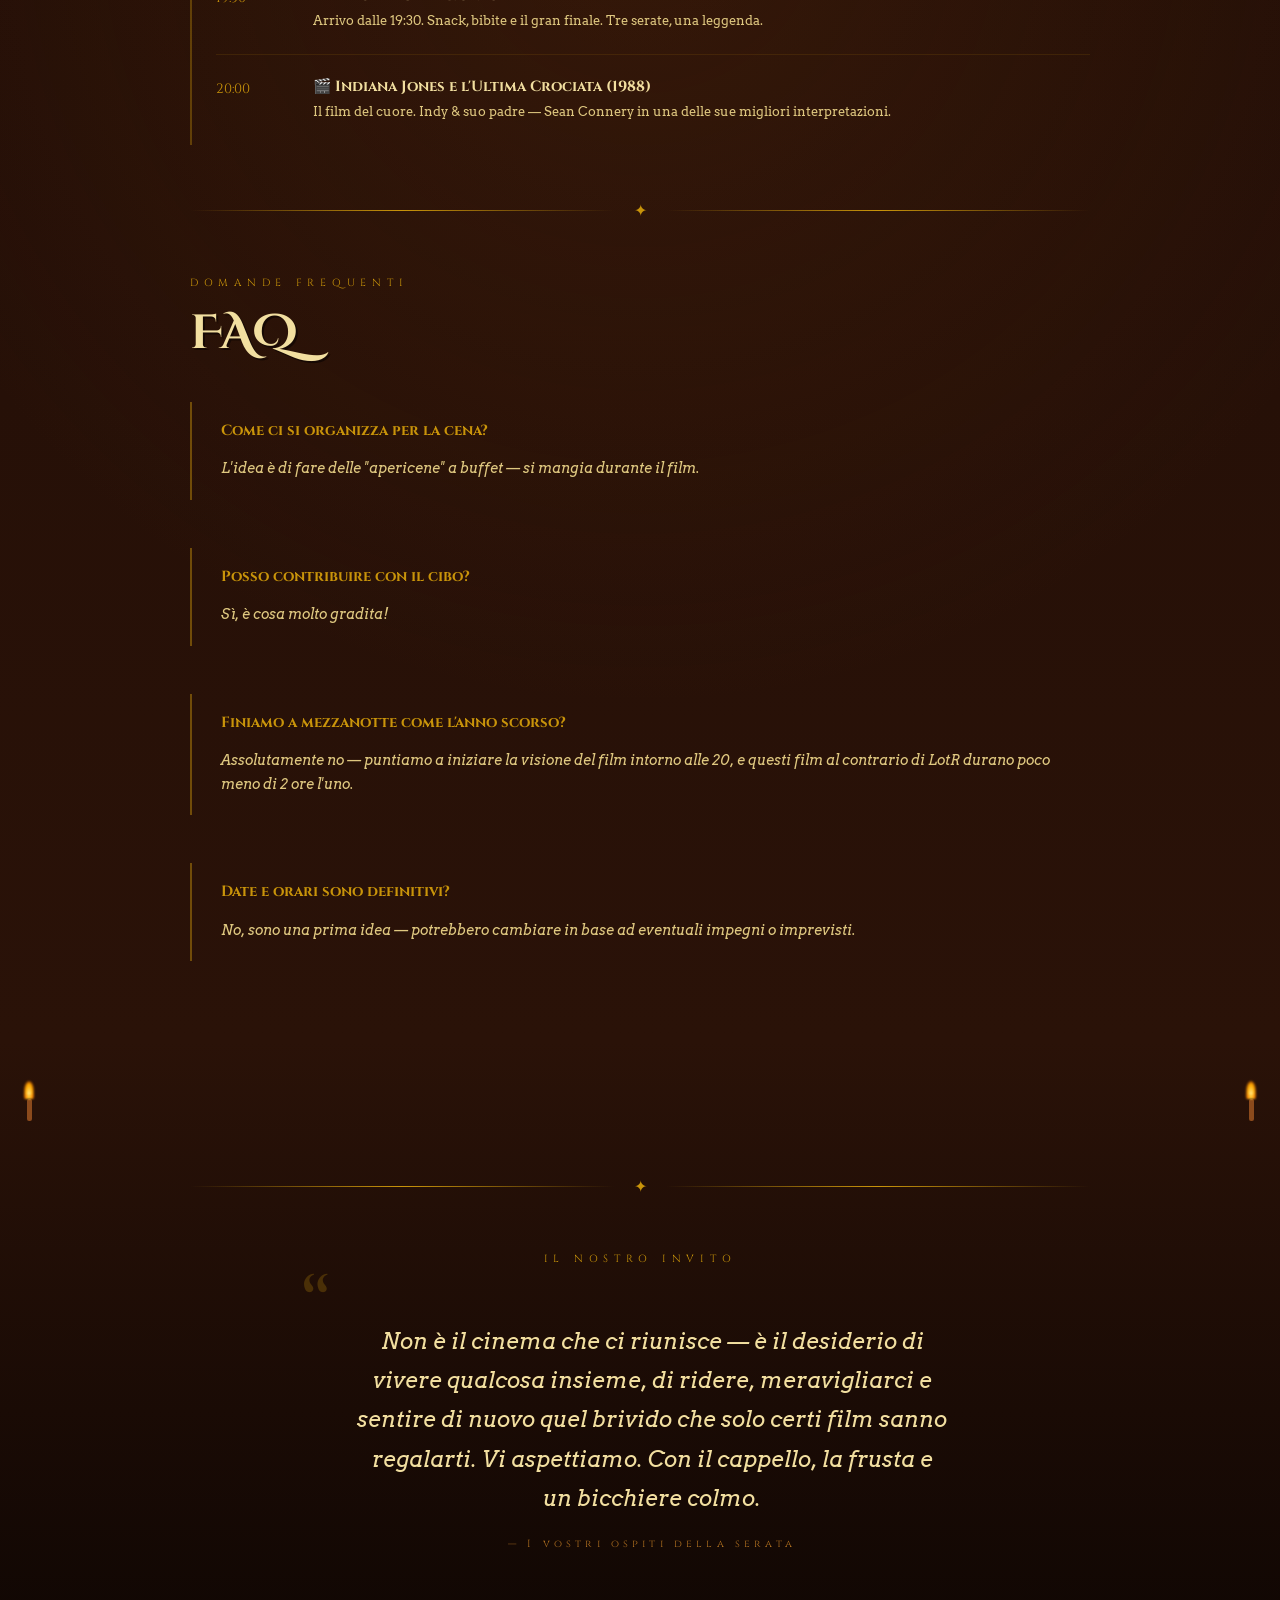
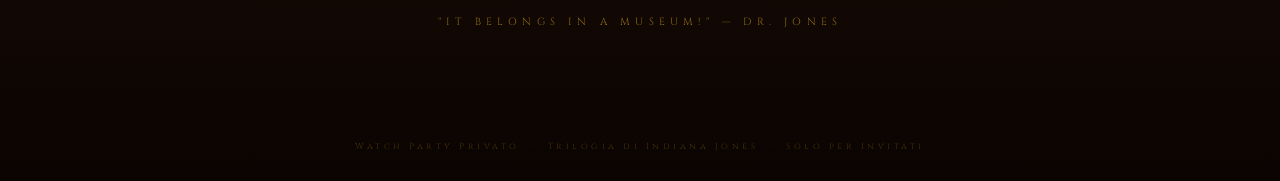
==== commit e33920d5: "feat: add poster image and wire it into build pipeline - Add Indiana Jones triptych poster (poster.j" ====
--- a/src/index.html
+++ b/src/index.html
@@ -181,10 +181,7 @@
             <div class="vc tr"></div>
             <div class="vc bl"></div>
             <div class="vc br"></div>
-            <img id="event-poster" src="" alt="Locandina dell'evento" />
-            <div class="poster-overlay" id="poster-overlay">
-              <p>Locandina in arrivo&hellip;</p>
-            </div>
+            <img id="event-poster" src="poster.jpg" alt="Locandina dell'evento" />
           </div>
         </div>
       </section>
--- a/src/style.css
+++ b/src/style.css
@@ -400,8 +400,8 @@
 
 .poster-frame {
   position:relative;
-  max-width:420px; margin:0 auto;
-  aspect-ratio:2/3;
+  max-width:520px; margin:0 auto;
+  aspect-ratio:1000/961;
   background:#0a0402;
   border:2px solid var(--gold-dim);
   box-shadow:
@@ -419,7 +419,7 @@
 #event-poster {
   width:100%; height:100%; object-fit:cover; display:block;
 }
-#event-poster[src=""] { display:none; }
+#event-poster { display:block; }
 
 .poster-overlay {
   position:absolute; inset:0;
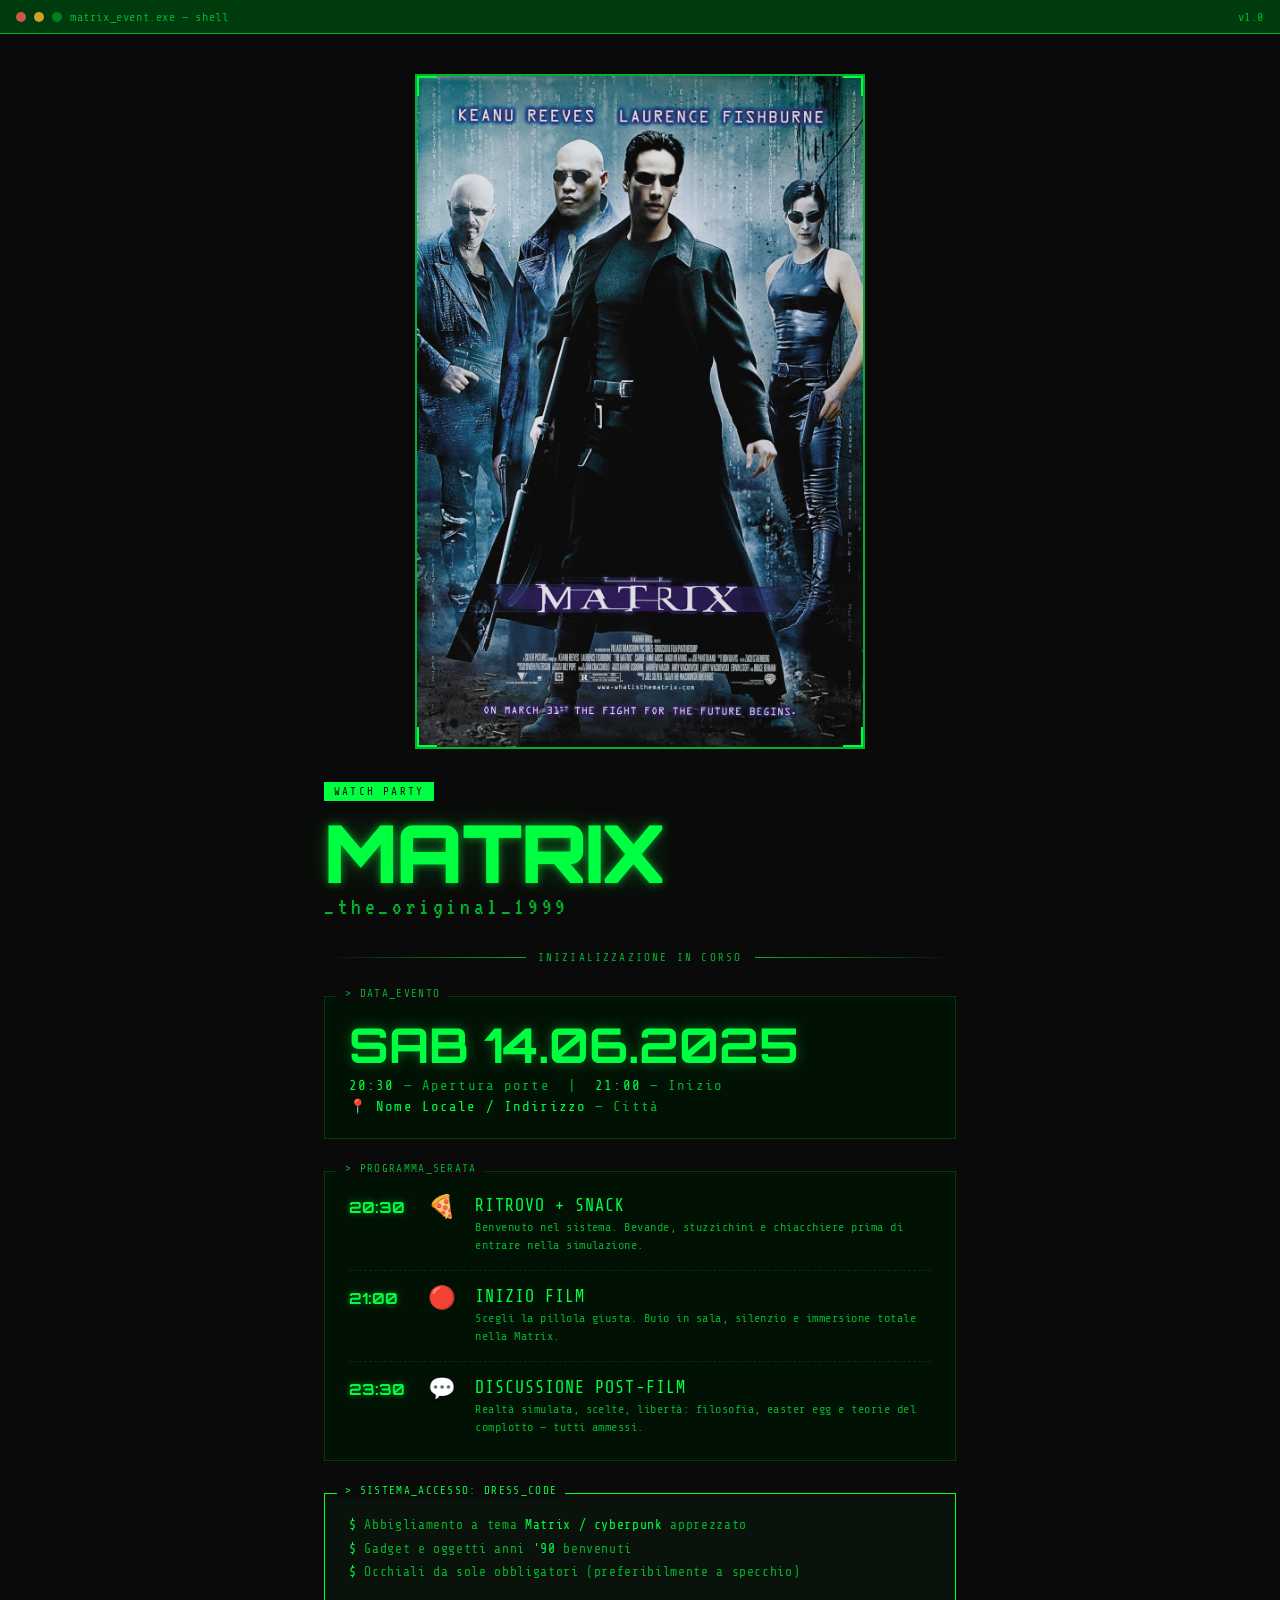
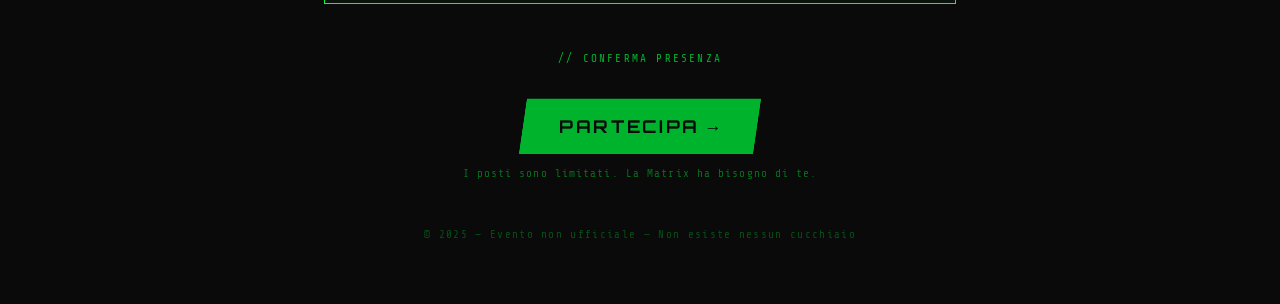
==== commit 7ef24247: "feat: matrix event" ====
--- a/src/index.html
+++ b/src/index.html
@@ -1,450 +1,108 @@
-<!doctype html>
+<!DOCTYPE html>
 <html lang="it">
-  <head>
-    <meta charset="UTF-8" />
-    <meta name="viewport" content="width=device-width, initial-scale=1.0" />
-    <meta
-      name="description"
-      content="... scoprirai il contenuto solo seguendo il link!"
-    />
-    <meta
-      http-equiv="Cache-Control"
-      content="no-cache, no-store, must-revalidate"
-    />
-    <meta http-equiv="Pragma" content="no-cache" />
-    <meta http-equiv="Expires" content="0" />
+<head>
+<meta charset="UTF-8">
+<meta name="viewport" content="width=device-width, initial-scale=1.0">
+<title>Matrix Watch Party</title>
+<link href="https://fonts.googleapis.com/css2?family=Share+Tech+Mono&family=Orbitron:wght@400;700;900&family=VT323&display=swap" rel="stylesheet">
+<link rel="icon" type="image/svg+xml" href="favicon.svg">
+<link rel="stylesheet" href="style.css">
+</head>
+<body>
 
-    <!-- Open Graph / Social preview -->
-    <meta property="og:type" content="website" />
-    <meta property="og:title" content="Invito misterioso..." />
-    <meta
-      property="og:description"
-      content="... scoprirai il contenuto solo seguendo il link!"
-    />
-    <meta property="og:url" content="https://moebiusmania.github.io/watch-party/" />
-    <meta property="og:locale" content="it_IT" />
-    <meta property="og:site_name" content="Invito misterioso..." />
-    <meta property="og:image" content="https://moebiusmania.github.io/watch-party/preview.jpeg" />
-    <meta property="og:image:width" content="1200" />
-    <meta property="og:image:height" content="630" />
+<canvas id="rain"></canvas>
 
-    <meta name="twitter:card" content="summary_large_image" />
-    <meta name="twitter:title" content="Invito misterioso..." />
-    <meta
-      name="twitter:description"
-      content="... scoprirai il contenuto solo seguendo il link!"
-    />
-    <meta name="twitter:image" content="https://moebiusmania.github.io/watch-party/preview.jpeg" />
+<div class="terminal-bar">
+  <span class="dot"></span>
+  <span class="dot"></span>
+  <span class="dot"></span>
+  <span>matrix_event.exe — shell</span>
+  <span class="terminal-bar-label">v1.0</span>
+</div>
 
-    <title>Indiana Jones — Watch Party della Trilogia</title>
-    <link rel="preconnect" href="https://fonts.googleapis.com" />
-    <link
-      href="https://fonts.googleapis.com/css2?family=Cinzel+Decorative:wght@400;700&family=Cinzel:wght@400;600;800&family=Oswald:wght@400;500;700&family=Arvo:ital,wght@0,400;0,700;1,400&display=swap"
-      rel="stylesheet"
-    />
+<div class="page">
 
-    <link
-      rel="icon"
-      type="image/svg+xml"
-      href="data:image/svg+xml,%3Csvg viewBox='0 0 100 100' xmlns='http://www.w3.org/2000/svg'%3E%3Crect x='5' y='5' width='10' height='28' rx='4' fill='%232A1208' stroke='%23C9940A' stroke-width='1.5'/%3E%3Cpath d='M 13,32 C 45,40 60,22 62,48 C 64,74 25,78 30,96' fill='none' stroke='%236B3210' stroke-width='5' stroke-linecap='round'/%3E%3Cpath d='M 13,32 C 45,40 60,22 62,48 C 64,74 25,78 30,96' fill='none' stroke='%23C9940A' stroke-width='2' stroke-linecap='round' opacity='.5'/%3E%3C/svg%3E"
-    />
-    <link rel="stylesheet" href="style.css" />
-  </head>
-  <body>
-    <!-- PARTICELLE -->
-    <div class="dust" aria-hidden="true">
-      <div class="dust-mote"></div>
-      <div class="dust-mote"></div>
-      <div class="dust-mote"></div>
-      <div class="dust-mote"></div>
-      <div class="dust-mote"></div>
-      <div class="dust-mote"></div>
-      <div class="dust-mote"></div>
-      <div class="dust-mote"></div>
-      <div class="dust-mote"></div>
-      <div class="dust-mote"></div>
-      <div class="dust-mote"></div>
-      <div class="dust-mote"></div>
-      <div class="dust-mote"></div>
-      <div class="dust-mote"></div>
-      <div class="star-particle">✦</div>
-      <div class="star-particle">✦</div>
-      <div class="star-particle">✦</div>
+  <!-- POSTER -->
+  <div class="poster-wrap">
+    <div class="poster-frame">
+      <div class="poster-rain" aria-hidden="true" id="posterRain"></div>
+      <img src="poster.jpg" alt="Matrix poster" id="event-poster">
+      <div class="corner-tl"></div>
+      <div class="corner-tr"></div>
+      <div class="corner-bl"></div>
+      <div class="corner-br"></div>
     </div>
+  </div>
 
-    <main>
-      <!-- ===================== HERO ===================== -->
-      <section class="hero">
-        <div class="corner tl" aria-hidden="true"></div>
-        <div class="corner tr" aria-hidden="true"></div>
-        <div class="corner bl" aria-hidden="true"></div>
-        <div class="corner br" aria-hidden="true"></div>
+  <!-- TITLE -->
+  <div style="margin-bottom: 2rem;">
+    <span class="event-badge">Watch Party</span><br>
+    <h1>Matrix</h1>
+    <span class="title-sub">_the_original_1999</span>
+  </div>
 
-        <div class="hat" aria-hidden="true">
-          <svg viewBox="0 32 220 80" xmlns="http://www.w3.org/2000/svg">
-            <defs>
-              <linearGradient id="hat-side-grad" x1="0" y1="0" x2="1" y2="0">
-                <stop offset="0%" stop-color="rgba(22,9,4,0.55)" />
-                <stop offset="35%" stop-color="rgba(22,9,4,0)" />
-                <stop offset="75%" stop-color="rgba(22,9,4,0)" />
-                <stop offset="100%" stop-color="rgba(22,9,4,0.3)" />
-              </linearGradient>
-            </defs>
+  <div class="divider">INIZIALIZZAZIONE IN CORSO</div>
 
-            <!-- Brim drop shadow -->
-            <ellipse
-              cx="110"
-              cy="106"
-              rx="100"
-              ry="5"
-              fill="rgba(0,0,0,0.35)"
-            />
+  <!-- DATE -->
+  <div class="date-block">
+    <div class="date-big">SAB 14.06.2025</div>
+    <div class="date-details">
+      <span>20:30</span> &mdash; Apertura porte &nbsp;|&nbsp; <span>21:00</span> &mdash; Inizio
+    </div>
+    <div class="date-details" style="margin-top:0.3rem;">
+      📍 <span>Nome Locale / Indirizzo</span> — Città
+    </div>
+  </div>
 
-            <!-- Brim -->
-            <path
-              d="M 7,93 C 28,90 54,88 68,88 L 152,88 C 166,88 192,90 213,93 C 205,100 175,108 110,108 C 45,108 15,100 7,93 Z"
-              fill="var(--brown-dark)"
-              stroke="var(--gold)"
-              stroke-width="1.5"
-            />
+  <!-- PROGRAMME -->
+  <div class="programme">
+    <div class="prog-item">
+      <div class="prog-time">20:30</div>
+      <div class="prog-icon">🍕</div>
+      <div class="prog-info">
+        <div class="prog-title">RITROVO + SNACK</div>
+        <div class="prog-desc">Benvenuto nel sistema. Bevande, stuzzichini e chiacchiere prima di entrare nella simulazione.</div>
+      </div>
+    </div>
+    <div class="prog-item">
+      <div class="prog-time">21:00</div>
+      <div class="prog-icon">🔴</div>
+      <div class="prog-info">
+        <div class="prog-title">INIZIO FILM</div>
+        <div class="prog-desc">Scegli la pillola giusta. Buio in sala, silenzio e immersione totale nella Matrix.</div>
+      </div>
+    </div>
+    <div class="prog-item">
+      <div class="prog-time">23:30</div>
+      <div class="prog-icon">💬</div>
+      <div class="prog-info">
+        <div class="prog-title">DISCUSSIONE POST-FILM</div>
+        <div class="prog-desc">Realtà simulata, scelte, libertà: filosofia, easter egg e teorie del complotto — tutti ammessi.</div>
+      </div>
+    </div>
+  </div>
 
-            <!-- Crown -->
-            <path
-              d="M 68,88 C 63,76 61,61 64,48 C 66,43 75,39 84,39 C 90,38 97,41 101,43 C 104,45 107,46 110,46 C 113,46 116,45 119,43 C 123,41 130,38 136,39 C 145,39 154,43 156,48 C 159,61 157,76 152,88 Z"
-              fill="var(--brown-dark)"
-              stroke="var(--gold)"
-              stroke-width="1.5"
-            />
+  <!-- DRESS CODE -->
+  <div class="dresscode">
+    <div class="dresscode-line">Abbigliamento a tema <b>Matrix / cyberpunk</b> apprezzato</div>
+    <div class="dresscode-line">Gadget e oggetti anni <b>'90</b> benvenuti</div>
+    <div class="dresscode-line">Occhiali da sole obbligatori (preferibilmente a specchio)</div>
+  </div>
 
-            <!-- Crown side shading for depth -->
-            <path
-              d="M 68,88 C 63,76 61,61 64,48 C 66,43 75,39 84,39 C 90,38 97,41 101,43 C 104,45 107,46 110,46 C 113,46 116,45 119,43 C 123,41 130,38 136,39 C 145,39 154,43 156,48 C 159,61 157,76 152,88 Z"
-              fill="url(#hat-side-grad)"
-              stroke="none"
-            />
+  <!-- RSVP -->
+  <div class="rsvp-wrap">
+    <span class="rsvp-label">// CONFERMA PRESENZA</span>
+    <br>
+    <a href="#" class="btn-rsvp">Partecipa →</a>
+    <span class="rsvp-sub">I posti sono limitati. La Matrix ha bisogno di te.</span>
+  </div>
 
-            <!-- Hat band -->
-            <path
-              d="M 69,83 C 83,81 96,80 110,80 C 124,80 137,81 151,83 L 152,88 C 138,87 124,86 110,86 C 96,86 82,87 69,88 Z"
-              fill="var(--gold)"
-              fill-opacity="0.7"
-            />
+  <footer>
+    <p>© 2025 — Evento non ufficiale — Non esiste nessun cucchiaio</p>
+  </footer>
 
-            <!-- Crown center crease (the Indy dent) -->
-            <path
-              d="M 104,42 C 106,44 108,46 110,45 C 112,46 114,44 116,42"
-              fill="none"
-              stroke="var(--gold)"
-              stroke-width="0.8"
-              stroke-opacity="0.4"
-            />
+</div>
 
-            <!-- Brim highlight -->
-            <path
-              d="M 14,93 C 42,90 72,89 110,89 C 148,89 178,90 206,93"
-              fill="none"
-              stroke="var(--gold-bright)"
-              stroke-width="0.75"
-              stroke-opacity="0.2"
-            />
-          </svg>
-        </div>
-
-        <p class="hero-eyebrow">Una serata leggendaria vi attende</p>
-
-        <h1 class="hero-title">Indiana Jones</h1>
-        <p class="hero-trilogy">
-          La Trilogia Completa — Tre Serate di Watch Party
-        </p>
-
-        <div class="whip" aria-hidden="true"></div>
-
-        <p class="hero-subtitle">Edizione Leggendaria · Solo per Invitati</p>
-
-        <p class="hero-intro">
-          Tre film. Tre serate separate. Dal tempio perduto alle catacombe di
-          Venezia, fino alle sabbie di una crociata eterna.<br />
-          L'avventura ci chiama. Rispondete all'appello.
-        </p>
-
-        <div class="scroll-cue" aria-hidden="true">
-          <span>Scorri</span>
-          <div class="arrow-down"></div>
-        </div>
-      </section>
-
-      <!-- ===================== POSTER ===================== -->
-      <section class="poster-section">
-        <div class="section-inner">
-          <div class="poster-frame">
-            <div class="vc tl"></div>
-            <div class="vc tr"></div>
-            <div class="vc bl"></div>
-            <div class="vc br"></div>
-            <img id="event-poster" src="poster.jpg" alt="Locandina dell'evento" />
-          </div>
-        </div>
-      </section>
-
-      <!-- ===================== COUNTDOWN ===================== -->
-      <section class="countdown-section">
-        <div class="section-inner">
-          <span class="eyebrow">Conto alla rovescia</span>
-          <h2 class="s-title">La Leggenda Ritorna</h2>
-
-          <!-- <p class="countdown-intro">
-          Ogni grande avventura ha un momento preciso in cui tutto comincia.<br />
-          Questo conto alla rovescia segna la prima delle tre serate. Il tempo
-          stringe.<br />
-          Preparate gli snack, le coperte e la voglia di meravigliarvi.
-        </p> -->
-
-          <div class="countdown-grid">
-            <div class="cd-item">
-              <div class="cd-box" id="cd-days">00</div>
-              <span class="cd-label">Giorni</span>
-            </div>
-            <div class="cd-sep">:</div>
-            <div class="cd-item">
-              <div class="cd-box" id="cd-hours">00</div>
-              <span class="cd-label">Ore</span>
-            </div>
-            <div class="cd-sep">:</div>
-            <div class="cd-item">
-              <div class="cd-box" id="cd-min">00</div>
-              <span class="cd-label">Minuti</span>
-            </div>
-            <div class="cd-sep">:</div>
-            <div class="cd-item">
-              <div class="cd-box" id="cd-sec">00</div>
-              <span class="cd-label">Secondi</span>
-            </div>
-          </div>
-        </div>
-      </section>
-
-
-      <!-- ===================== DETTAGLI ===================== -->
-      <section class="details-section">
-        <div class="section-inner">
-          <span class="eyebrow">Dettagli del ritrovo</span>
-          <h2 class="s-title">Dove, Quando &amp; Come</h2>
-
-          <div class="cards-grid">
-            <div class="card">
-              <span class="card-icon">📍</span>
-              <span class="card-label">Luogo</span>
-              <p class="card-value">Da Angelica e Salvatore</p>
-              <p class="card-sub">
-                Condominio Rododendro n. 5<br />Lillaz<br /><em
-                  >(campanello: "Jones")</em
-                >
-              </p>
-            </div>
-            <div class="card">
-              <span class="card-icon">🎬</span>
-              <span class="card-label">Tre Serate</span>
-              <p class="card-value">ogni 2 giorni</p>
-              <p class="card-sub">
-                Serata 1 · 21 lug — Raiders<br />Serata 2 · 23 lug — Tempio<br />Serata
-                3 · 25 lug — Crociata
-              </p>
-            </div>
-            <div class="card">
-              <span class="card-icon">🍿</span>
-              <span class="card-label">Cosa portare</span>
-              <p class="card-value">Sete d'avventura</p>
-              <p class="card-sub">
-                Snack, bevande, coperta e<br />popcorn forniti di casa.<br />Dress
-                code: cappello facoltativo.
-              </p>
-            </div>
-          </div>
-
-          <div class="ornament">
-            <div class="ornament-line"></div>
-            <span class="ornament-gem">✦</span>
-            <div class="ornament-line"></div>
-          </div>
-
-          <span class="eyebrow">Programma delle tre serate</span>
-
-          <div class="program">
-            <!-- ── SERATA 1 ── -->
-            <div class="prog-group">
-              <div class="prog-group-header">
-                <span class="prog-group-night">Serata 1</span>
-                <span class="prog-group-date">21 luglio</span>
-              </div>
-              <div class="prog-row">
-                <span class="prog-time">19:30</span>
-                <div class="prog-info">
-                  <h4>Apertura porte &amp; snack</h4>
-                  <p>
-                    Arrivo dalle 19:30. Snack, bibite e quiz sui personaggi
-                    della saga — chi sarà il più grande fan?
-                  </p>
-                </div>
-              </div>
-              <div class="prog-row">
-                <span class="prog-time">20:00</span>
-                <div class="prog-info">
-                  <h4>🎬 I Predatori dell'Arca Perduta (1981)</h4>
-                  <p>
-                    Il film che ha dato inizio alla leggenda. Raiders of the
-                    Lost Ark — dove tutto è cominciato.
-                  </p>
-                </div>
-              </div>
-            </div>
-
-            <!-- ── SERATA 2 ── -->
-            <div class="prog-group">
-              <div class="prog-group-header">
-                <span class="prog-group-night">Serata 2</span>
-                <span class="prog-group-date">23 luglio</span>
-              </div>
-              <div class="prog-row">
-                <span class="prog-time">19:30</span>
-                <div class="prog-info">
-                  <h4>Apertura porte &amp; snack</h4>
-                  <p>
-                    Arrivo dalle 19:30. Snack, bibite e un po' di suspense prima
-                    del capitolo più oscuro della saga.
-                  </p>
-                </div>
-              </div>
-              <div class="prog-row">
-                <span class="prog-time">20:00</span>
-                <div class="prog-info">
-                  <h4>🎬 Indiana Jones e il Tempio Maledetto (1984)</h4>
-                  <p>
-                    Più oscuro, più adrenalinico. Una discesa agli inferi che
-                    lascia il segno.
-                  </p>
-                </div>
-              </div>
-            </div>
-
-            <!-- ── SERATA 3 ── -->
-            <div class="prog-group">
-              <div class="prog-group-header">
-                <span class="prog-group-night">Serata 3</span>
-                <span class="prog-group-date">25 luglio</span>
-              </div>
-              <div class="prog-row">
-                <span class="prog-time">19:30</span>
-                <div class="prog-info">
-                  <h4>Apertura porte &amp; snack</h4>
-                  <p>
-                    Arrivo dalle 19:30. Snack, bibite e il gran finale. Tre
-                    serate, una leggenda.
-                  </p>
-                </div>
-              </div>
-              <div class="prog-row">
-                <span class="prog-time">20:00</span>
-                <div class="prog-info">
-                  <h4>🎬 Indiana Jones e l'Ultima Crociata (1988)</h4>
-                  <p>
-                    Il film del cuore. Indy &amp; suo padre — Sean Connery in
-                    una delle sue migliori interpretazioni.
-                  </p>
-                </div>
-              </div>
-            </div>
-          </div>
-
-          <div class="ornament">
-            <div class="ornament-line"></div>
-            <span class="ornament-gem">✦</span>
-            <div class="ornament-line"></div>
-          </div>
-
-          <span class="eyebrow">Domande frequenti</span>
-          <h2 class="s-title">FAQ</h2>
-
-          <div class="faq-list">
-            <div class="faq-item">
-              <h4 class="faq-q">Come ci si organizza per la cena?</h4>
-              <p class="faq-a">
-                L'idea è di fare delle "apericene" a buffet — si mangia durante
-                il film.
-              </p>
-            </div>
-            <div class="faq-item">
-              <h4 class="faq-q">Posso contribuire con il cibo?</h4>
-              <p class="faq-a">Sì, è cosa molto gradita!</p>
-            </div>
-            <div class="faq-item">
-              <h4 class="faq-q">Finiamo a mezzanotte come l'anno scorso?</h4>
-              <p class="faq-a">
-                Assolutamente no — puntiamo a iniziare la visione del film
-                intorno alle 20, e questi film al contrario di LotR durano poco
-                meno di 2 ore l'uno.
-              </p>
-            </div>
-            <div class="faq-item">
-              <h4 class="faq-q">Date e orari sono definitivi?</h4>
-              <p class="faq-a">
-                No, sono una prima idea — potrebbero cambiare in base ad
-                eventuali impegni o imprevisti.
-              </p>
-            </div>
-          </div>
-        </div>
-      </section>
-
-      <!-- ===================== CHIUSURA ===================== -->
-      <section class="closing-section">
-        <div class="section-inner">
-          <div class="ornament">
-            <div class="ornament-line"></div>
-            <span class="ornament-gem">✦</span>
-            <div class="ornament-line"></div>
-          </div>
-
-          <!-- Torce CSS decorative -->
-          <div class="torch torch-left" aria-hidden="true">
-            <div class="torch-flame"></div>
-            <div class="torch-handle"></div>
-          </div>
-          <div class="torch torch-right" aria-hidden="true">
-            <div class="torch-flame"></div>
-            <div class="torch-handle"></div>
-          </div>
-
-          <span class="eyebrow">Il nostro invito</span>
-
-          <div class="quote-block">
-            <p class="quote-text">
-              Non è il cinema che ci riunisce — è il desiderio di vivere
-              qualcosa insieme, di ridere, meravigliarci e sentire di nuovo quel
-              brivido che solo certi film sanno regalarti. Vi aspettiamo. Con il
-              cappello, la frusta e un bicchiere colmo.
-            </p>
-            <span class="quote-sig">— I vostri ospiti della serata</span>
-          </div>
-
-          <p class="tagline">"It belongs in a museum!" — Dr. Jones</p>
-
-          <!-- <a class="cta-btn" href="https://wa.me/393330000000" target="_blank" rel="noopener">
-      Confermo la Presenza
-    </a> -->
-        </div>
-
-        <footer class="site-footer">
-          <p>
-            Watch Party Privato &nbsp;·&nbsp; Trilogia di Indiana Jones
-            &nbsp;·&nbsp; Solo per Invitati
-          </p>
-        </footer>
-      </section>
-    </main>
-
-    <!-- ===================================================
-     JAVASCRIPT
-     =================================================== -->
-    <script src="script.js"></script>
-  </body>
-</html>
+<script src="script.js"></script>
+</body>
+</html>
--- a/src/style.css
+++ b/src/style.css
@@ -1,687 +1,425 @@
-/* ===================================================
-   CSS VARIABLES & RESET
-   =================================================== */
+*, *::before, *::after { box-sizing: border-box; margin: 0; padding: 0; }
+
 :root {
-  --parchment:      #F2DFA0;
-  --parchment-mid:  #DFC880;
-  --parchment-dark: #C9A84C;
-  --brown-deep:     #160904;
-  --brown-dark:     #2A1208;
-  --brown-mid:      #5C2D0E;
-  --brown-warm:     #8B4A1C;
-  --gold:           #C9940A;
-  --gold-bright:    #F0C030;
-  --gold-dim:       #8B6914;
-  --amber:          #B07020;
-  --red-vintage:    #7A1A0A;
-  --cream:          #FAF0D4;
-  --shadow-deep:    rgba(22, 9, 4, 0.85);
-  --glow-gold:      rgba(201, 148, 10, 0.35);
-}
-
-*, *::before, *::after { margin: 0; padding: 0; box-sizing: border-box; }
-
-html { scroll-behavior: smooth; font-size: 16px; }
+  --green: #00ff41;
+  --green-dim: #00b32c;
+  --green-dark: #003b0d;
+  --green-glow: rgba(0, 255, 65, 0.15);
+  --black: #0a0a0a;
+  --panel: rgba(0, 20, 5, 0.85);
+}
+
+html { scroll-behavior: smooth; }
 
 body {
-  background: var(--brown-deep);
-  color: var(--parchment);
-  font-family: 'Arvo', Georgia, serif;
+  background: var(--black);
+  color: var(--green);
+  font-family: 'Share Tech Mono', monospace;
+  min-height: 100vh;
   overflow-x: hidden;
-  cursor: default;
-}
-
-/* ===================================================
-   GRAIN OVERLAY (tutto lo schermo)
-   =================================================== */
+  position: relative;
+}
+
+/* ── Rain canvas ── */
+#rain {
+  position: fixed;
+  top: 0; left: 0;
+  width: 100%; height: 100%;
+  z-index: 0;
+  opacity: 0.18;
+  pointer-events: none;
+}
+
+/* ── Scanlines overlay ── */
 body::after {
   content: '';
   position: fixed;
   inset: 0;
-  background-image:
-    url("data:image/svg+xml,%3Csvg xmlns='http://www.w3.org/2000/svg' width='300' height='300'%3E%3Cfilter id='n'%3E%3CfeTurbulence type='fractalNoise' baseFrequency='0.75' numOctaves='4' stitchTiles='stitch'/%3E%3C/filter%3E%3Crect width='300' height='300' filter='url(%23n)' opacity='0.06'/%3E%3C/svg%3E");
+  background: repeating-linear-gradient(
+    0deg,
+    transparent,
+    transparent 2px,
+    rgba(0,0,0,0.08) 2px,
+    rgba(0,0,0,0.08) 4px
+  );
   pointer-events: none;
-  z-index: 9998;
-  opacity: 0.4;
-  mix-blend-mode: overlay;
-}
-
-/* ===================================================
-   PARTICELLE POLVERE
-   =================================================== */
-.dust {
-  position: fixed;
+  z-index: 1;
+}
+
+/* ── Main wrapper ── */
+.page {
+  position: relative;
+  z-index: 2;
+  max-width: 680px;
+  margin: 0 auto;
+  padding: 0 1.5rem 4rem;
+}
+
+/* ── Header / terminal bar ── */
+.terminal-bar {
+  display: flex;
+  align-items: center;
+  gap: 8px;
+  padding: 0.6rem 1rem;
+  background: var(--green-dark);
+  border-bottom: 1px solid var(--green-dim);
+  font-size: 12px;
+  color: var(--green-dim);
+  letter-spacing: 0.05em;
+  position: sticky;
+  top: 0;
+  z-index: 10;
+}
+.terminal-bar .dot {
+  width: 10px; height: 10px; border-radius: 50%;
+  background: var(--green-dim);
+  opacity: 0.6;
+}
+.terminal-bar .dot:first-child { background: #ff5f57; opacity: 0.8; }
+.terminal-bar .dot:nth-child(2) { background: #febc2e; opacity: 0.8; }
+.terminal-bar-label { margin-left: auto; }
+
+/* ── Poster block ── */
+.poster-wrap {
+  margin: 2.5rem 0 2rem;
+  position: relative;
+}
+.poster-frame {
+  width: 100%;
+  aspect-ratio: 2/3;
+  max-width: 450px;
+  margin: 0 auto;
+  background: #000;
+  border: 2px solid var(--green-dim);
+  position: relative;
+  overflow: hidden;
+  display: flex;
+  align-items: center;
+  justify-content: center;
+}
+#event-poster {
+  width: 100%;
+  height: 100%;
+  object-fit: cover;
+  display: block;
+  position: relative;
+  z-index: 0;
+}
+.poster-frame::before {
+  content: '';
+  position: absolute;
   inset: 0;
-  pointer-events: none;
-  z-index: 2;
-  overflow: hidden;
-}
-
-.dust-mote {
-  position: absolute;
-  border-radius: 50%;
-  background: var(--gold-bright);
-  opacity: 0;
-  animation: driftUp linear infinite;
-}
-
-@keyframes driftUp {
-  0%   { transform: translateY(105vh) translateX(0)    scale(0); opacity: 0; }
-  5%   { opacity: 0.55; }
-  50%  { transform: translateY(50vh)  translateX(25px) scale(1); }
-  95%  { opacity: 0.3; }
-  100% { transform: translateY(-10vh) translateX(-10px) scale(0.5); opacity: 0; }
-}
-
-/* 14 particelle con posizioni e timing diversi */
-.dust-mote:nth-child(1)  { left:  8%; width:2px; height:2px; animation-duration:14s; animation-delay:0s; }
-.dust-mote:nth-child(2)  { left: 18%; width:3px; height:3px; animation-duration:20s; animation-delay:3s; }
-.dust-mote:nth-child(3)  { left: 27%; width:1px; height:1px; animation-duration:11s; animation-delay:7s; }
-.dust-mote:nth-child(4)  { left: 36%; width:2px; height:2px; animation-duration:17s; animation-delay:1s; }
-.dust-mote:nth-child(5)  { left: 45%; width:3px; height:3px; animation-duration:22s; animation-delay:5s; }
-.dust-mote:nth-child(6)  { left: 54%; width:2px; height:2px; animation-duration:16s; animation-delay:9s; }
-.dust-mote:nth-child(7)  { left: 62%; width:1px; height:1px; animation-duration:13s; animation-delay:2s; }
-.dust-mote:nth-child(8)  { left: 70%; width:2px; height:2px; animation-duration:19s; animation-delay:6s; }
-.dust-mote:nth-child(9)  { left: 78%; width:3px; height:3px; animation-duration:15s; animation-delay:4s; }
-.dust-mote:nth-child(10) { left: 86%; width:2px; height:2px; animation-duration:21s; animation-delay:8s; }
-.dust-mote:nth-child(11) { left: 13%; width:2px; height:2px; animation-duration:18s; animation-delay:11s; }
-.dust-mote:nth-child(12) { left: 92%; width:1px; height:1px; animation-duration:12s; animation-delay:13s; }
-.dust-mote:nth-child(13) { left: 50%; width:3px; height:3px; animation-duration:24s; animation-delay:16s; }
-.dust-mote:nth-child(14) { left: 40%; width:1px; height:1px; animation-duration:10s; animation-delay:18s; }
-
-/* Stelle/croce piccola che ruota */
-.star-particle {
-  position: absolute;
-  color: var(--gold);
-  font-size: 10px;
-  opacity: 0;
-  animation: starDrift linear infinite;
-  pointer-events: none;
-}
-
-@keyframes starDrift {
-  0%   { transform: translateY(100vh) rotate(0deg);   opacity: 0; }
-  10%  { opacity: 0.5; }
-  90%  { opacity: 0.2; }
-  100% { transform: translateY(-10vh) rotate(360deg); opacity: 0; }
-}
-
-.star-particle:nth-child(15) { left:22%; animation-duration:25s; animation-delay:4s;  }
-.star-particle:nth-child(16) { left:68%; animation-duration:30s; animation-delay:12s; }
-.star-particle:nth-child(17) { left:44%; animation-duration:22s; animation-delay:20s; }
-
-/* ===================================================
-   HERO
-   =================================================== */
-.hero {
-  position: relative;
-  min-height: 100vh;
+  background:
+    linear-gradient(135deg, rgba(0,255,65,0.05) 0%, transparent 50%),
+    linear-gradient(225deg, rgba(0,255,65,0.04) 0%, transparent 60%);
+}
+.poster-placeholder {
   display: flex;
   flex-direction: column;
   align-items: center;
-  justify-content: center;
+  gap: 1.5rem;
   text-align: center;
-  padding: 3rem 2rem 6rem;
-  background:
-    radial-gradient(ellipse 70% 60% at 50% 45%, rgba(201,148,10,.12) 0%, transparent 70%),
-    radial-gradient(ellipse 40% 30% at 30% 70%, rgba(139,74,28,.25) 0%, transparent 60%),
-    linear-gradient(180deg, #0A0402 0%, #1C0B05 35%, #160904 100%);
+  padding: 2rem;
+}
+.poster-placeholder svg {
+  width: 120px;
+  height: 120px;
+  opacity: 0.3;
+}
+.poster-placeholder-text {
+  font-size: 13px;
+  color: var(--green-dim);
+  letter-spacing: 0.1em;
+  opacity: 0.6;
+}
+/* Animated matrix chars on poster */
+.poster-rain {
+  position: absolute;
+  inset: 0;
+  display: grid;
+  grid-template-columns: repeat(12, 1fr);
   overflow: hidden;
-  z-index: 1;
-}
-
-/* Linee mappa animate in background */
-.hero::before {
+  opacity: 0.12;
+  pointer-events: none;
+  font-family: 'VT323', monospace;
+  font-size: 22px;
+}
+.poster-col {
+  display: flex;
+  flex-direction: column;
+  animation: fall linear infinite;
+  animation-duration: calc(2s + var(--d, 0s));
+  animation-delay: calc(var(--delay, 0s));
+  color: var(--green);
+  line-height: 1.1;
+}
+@keyframes fall {
+  0%   { transform: translateY(-100%); }
+  100% { transform: translateY(100%); }
+}
+.corner-tl, .corner-tr, .corner-bl, .corner-br {
+  position: absolute;
+  width: 20px; height: 20px;
+  border-color: var(--green);
+  border-style: solid;
+}
+.corner-tl { top: 0; left: 0; border-width: 2px 0 0 2px; }
+.corner-tr { top: 0; right: 0; border-width: 2px 2px 0 0; }
+.corner-bl { bottom: 0; left: 0; border-width: 0 0 2px 2px; }
+.corner-br { bottom: 0; right: 0; border-width: 0 2px 2px 0; }
+
+/* ── Glitch title ── */
+.event-badge {
+  display: inline-block;
+  font-size: 11px;
+  letter-spacing: 0.2em;
+  color: var(--black);
+  background: var(--green);
+  padding: 3px 10px;
+  margin-bottom: 0.8rem;
+  text-transform: uppercase;
+}
+h1 {
+  font-family: 'Orbitron', monospace;
+  font-size: clamp(2.8rem, 10vw, 5rem);
+  font-weight: 900;
+  line-height: 0.95;
+  letter-spacing: -0.02em;
+  text-transform: uppercase;
+  position: relative;
+  display: inline-block;
+  color: var(--green);
+  text-shadow:
+    0 0 8px rgba(0,255,65,0.6),
+    0 0 30px rgba(0,255,65,0.2);
+  animation: glitch 3s infinite;
+}
+@keyframes glitch {
+  0%, 92%, 100% { text-shadow: 0 0 8px rgba(0,255,65,0.6), 0 0 30px rgba(0,255,65,0.2); transform: none; }
+  93%  { clip-path: polygon(0 20%, 100% 20%, 100% 40%, 0 40%); transform: translate(-3px, 0); }
+  94%  { clip-path: polygon(0 55%, 100% 55%, 100% 70%, 0 70%); transform: translate(3px, 0); color: #00ff99; }
+  95%  { clip-path: none; transform: none; }
+}
+.title-sub {
+  font-family: 'VT323', monospace;
+  font-size: 1.5rem;
+  color: var(--green-dim);
+  letter-spacing: 0.15em;
+  display: block;
+  margin-top: 0.3rem;
+}
+
+/* ── Divider ── */
+.divider {
+  display: flex;
+  align-items: center;
+  gap: 0.75rem;
+  margin: 2rem 0;
+  color: var(--green-dim);
+  font-size: 11px;
+  letter-spacing: 0.2em;
+}
+.divider::before, .divider::after {
   content: '';
-  position: absolute;
-  inset: 0;
-  background-image:
-    linear-gradient(rgba(201,148,10,.06) 1px, transparent 1px),
-    linear-gradient(90deg, rgba(201,148,10,.06) 1px, transparent 1px);
-  background-size: 60px 60px;
-  animation: gridShift 30s linear infinite;
-  pointer-events: none;
-}
-
-@keyframes gridShift {
-  0%   { background-position: 0 0; }
-  100% { background-position: 60px 60px; }
-}
-
-/* Angoli decorativi */
-.corner { position: absolute; width: 70px; height: 70px; border-color: var(--gold); border-style: solid; opacity: .45; }
-.corner.tl { top:24px; left:24px;  border-width:2px 0 0 2px; }
-.corner.tr { top:24px; right:24px; border-width:2px 2px 0 0; }
-.corner.bl { bottom:70px; left:24px;  border-width:0 0 2px 2px; }
-.corner.br { bottom:70px; right:24px; border-width:0 2px 2px 0; }
-
-/* Cappello SVG */
-.hat {
-  width: 200px;
-  position: relative;
-  margin: 0 auto 2.5rem;
-  animation: hatFloat 5s ease-in-out infinite;
-  filter: drop-shadow(0 0 18px var(--glow-gold));
-}
-.hat svg { display: block; width: 100%; height: auto; }
-
-@keyframes hatFloat {
-  0%,100% { transform: translateY(0) rotate(-3deg); }
-  50%      { transform: translateY(-10px) rotate(3deg); }
-}
-
-/* Testi hero */
-.hero-eyebrow {
-  font-family: 'Oswald', sans-serif;
-  font-size: clamp(.6rem,.9vw+.4rem,.8rem);
-  letter-spacing: .6em;
+  flex: 1;
+  height: 1px;
+  background: linear-gradient(90deg, transparent, var(--green-dim));
+}
+.divider::after { background: linear-gradient(90deg, var(--green-dim), transparent); }
+
+/* ── Date block ── */
+.date-block {
+  border: 1px solid var(--green-dark);
+  background: var(--panel);
+  padding: 1.5rem;
+  position: relative;
+  margin-bottom: 2rem;
+}
+.date-block::before {
+  content: '> DATA_EVENTO';
+  position: absolute;
+  top: -10px;
+  left: 12px;
+  background: var(--black);
+  padding: 0 8px;
+  font-size: 11px;
+  color: var(--green-dim);
+  letter-spacing: 0.12em;
+}
+.date-big {
+  font-family: 'Orbitron', monospace;
+  font-size: clamp(1.8rem, 6vw, 3rem);
+  font-weight: 700;
+  line-height: 1;
+  color: var(--green);
+  text-shadow: 0 0 12px rgba(0,255,65,0.4);
+}
+.date-details {
+  margin-top: 0.6rem;
+  font-size: 14px;
+  color: var(--green-dim);
+  letter-spacing: 0.08em;
+}
+.date-details span { color: var(--green); }
+
+/* ── Programme ── */
+.programme {
+  border: 1px solid var(--green-dark);
+  background: var(--panel);
+  padding: 1.5rem;
+  position: relative;
+  margin-bottom: 2rem;
+}
+.programme::before {
+  content: '> PROGRAMMA_SERATA';
+  position: absolute;
+  top: -10px;
+  left: 12px;
+  background: var(--black);
+  padding: 0 8px;
+  font-size: 11px;
+  color: var(--green-dim);
+  letter-spacing: 0.12em;
+}
+.prog-item {
+  display: flex;
+  align-items: flex-start;
+  gap: 1.2rem;
+  padding: 1rem 0;
+  border-bottom: 1px dashed rgba(0, 179, 44, 0.2);
+}
+.prog-item:last-child { border-bottom: none; padding-bottom: 0; }
+.prog-item:first-child { padding-top: 0; }
+.prog-time {
+  font-family: 'Orbitron', monospace;
+  font-size: 0.95rem;
+  font-weight: 700;
+  color: var(--green);
+  min-width: 60px;
+  padding-top: 2px;
+  text-shadow: 0 0 6px rgba(0,255,65,0.5);
+}
+.prog-icon {
+  font-size: 1.4rem;
+  line-height: 1;
+  flex-shrink: 0;
+}
+.prog-info {}
+.prog-title {
+  font-size: 1.05rem;
+  letter-spacing: 0.06em;
+  color: var(--green);
+  margin-bottom: 3px;
+}
+.prog-desc {
+  font-size: 12px;
+  color: var(--green-dim);
+  line-height: 1.5;
+  letter-spacing: 0.04em;
+}
+
+/* ── Dress code ── */
+.dresscode {
+  border: 1px solid var(--green);
+  background: rgba(0,255,65,0.04);
+  padding: 1.2rem 1.5rem;
+  position: relative;
+  margin-bottom: 2rem;
+  animation: pulse-border 3s ease-in-out infinite;
+}
+@keyframes pulse-border {
+  0%, 100% { border-color: var(--green-dim); box-shadow: none; }
+  50% { border-color: var(--green); box-shadow: 0 0 12px rgba(0,255,65,0.15); }
+}
+.dresscode::before {
+  content: '> SISTEMA_ACCESSO: DRESS_CODE';
+  position: absolute;
+  top: -10px;
+  left: 12px;
+  background: var(--black);
+  padding: 0 8px;
+  font-size: 11px;
+  color: var(--green);
+  letter-spacing: 0.12em;
+}
+.dresscode-line {
+  font-size: 13px;
+  color: var(--green-dim);
+  line-height: 1.8;
+  letter-spacing: 0.05em;
+}
+.dresscode-line::before { content: '$ '; color: var(--green); }
+.dresscode-line b { color: var(--green); font-weight: normal; }
+
+/* ── RSVP ── */
+.rsvp-wrap {
+  text-align: center;
+  padding: 1rem 0 0;
+}
+.rsvp-label {
+  font-size: 11px;
+  color: var(--green-dim);
+  letter-spacing: 0.2em;
+  margin-bottom: 1rem;
+  display: block;
+}
+.btn-rsvp {
+  display: inline-block;
+  font-family: 'Orbitron', monospace;
+  font-size: 1.1rem;
+  font-weight: 700;
+  letter-spacing: 0.15em;
   text-transform: uppercase;
-  color: var(--gold);
-  margin-bottom: 1.2rem;
-  opacity: 0;
-  animation: revealDown .9s ease forwards .2s;
-}
-
-.hero-title {
-  font-family: 'Cinzel Decorative', serif;
-  font-size: clamp(3.2rem, 9vw, 8rem);
-  line-height: .95;
-  color: var(--parchment);
-  text-shadow:
-    3px 3px 0 var(--brown-deep),
-    6px 6px 0 rgba(0,0,0,.3),
-    0 0 60px rgba(201,148,10,.3);
-  margin-bottom: .4rem;
-  opacity: 0;
-  animation: revealDown .9s ease forwards .45s;
-}
-
-.hero-trilogy {
-  font-family: 'Oswald', sans-serif;
-  font-size: clamp(.8rem, 1.8vw, 1.2rem);
-  letter-spacing: .45em;
-  color: var(--amber);
-  text-transform: uppercase;
-  margin-bottom: .5rem;
-  opacity: 0;
-  animation: revealDown .9s ease forwards .65s;
-}
-
-/* La linea-frusta */
-.whip {
-  width: 0;
-  height: 2px;
-  max-width: 480px;
-  background: linear-gradient(90deg, transparent, var(--gold-bright), var(--gold), var(--brown-warm), transparent);
-  margin: 1.8rem auto;
-  animation: whipCrack 1.2s cubic-bezier(.22,1,.36,1) forwards 1.1s;
-}
-@keyframes whipCrack {
-  0%   { width:0; }
-  60%  { width:110%; }
-  100% { width:60%; }
-}
-
-.hero-subtitle {
-  font-family: 'Oswald', sans-serif;
-  font-size: clamp(.75rem,1.4vw,1rem);
-  letter-spacing: .4em;
-  color: var(--parchment-mid);
-  text-transform: uppercase;
-  margin-bottom: 2rem;
-  opacity: 0;
-  animation: revealUp .9s ease forwards .85s;
-}
-
-.hero-intro {
-  max-width: 580px;
-  font-size: clamp(.9rem, 1.3vw, 1.05rem);
-  line-height: 1.9;
-  color: var(--parchment-mid);
-  font-style: italic;
-  opacity: 0;
-  animation: revealUp .9s ease forwards 1.1s;
-}
-
-/* Scroll cue */
-.scroll-cue {
-  position: absolute; bottom:28px; left:50%; transform:translateX(-50%);
-  display:flex; flex-direction:column; align-items:center; gap:6px;
-  opacity:0; animation: revealUp .9s ease forwards 1.8s;
-}
-.scroll-cue span {
-  font-family:'Cinzel',serif; font-size:.55rem; letter-spacing:.5em; color:var(--gold); opacity:.7;
-}
-.arrow-down {
-  width:14px; height:14px;
-  border-right:2px solid var(--gold); border-bottom:2px solid var(--gold);
-  transform:rotate(45deg);
-  animation: bounce 1.6s ease-in-out infinite;
-}
-@keyframes bounce { 0%,100%{transform:rotate(45deg) translateY(0)} 50%{transform:rotate(45deg) translateY(6px)} }
-
-@keyframes revealDown {
-  from { opacity:0; transform:translateY(-18px); }
-  to   { opacity:1; transform:translateY(0); }
-}
-@keyframes revealUp {
-  from { opacity:0; transform:translateY(18px); }
-  to   { opacity:1; transform:translateY(0); }
-}
-
-/* ===================================================
-   UTILITÀ SEZIONI
-   =================================================== */
-section { position:relative; padding:5rem 2rem; }
-
-.section-inner { max-width:900px; margin:0 auto; }
-
-.eyebrow {
-  display:block;
-  font-family:'Cinzel', serif;
-  font-size:.65rem; letter-spacing:.55em; text-transform:uppercase;
-  color:var(--gold); margin-bottom:1rem;
-}
-
-.s-title {
-  font-family:'Cinzel Decorative', serif;
-  font-size:clamp(1.8rem,4vw,3rem);
-  color:var(--parchment);
-  text-shadow:2px 2px 0 var(--brown-deep);
-  margin-bottom:1.5rem;
-  line-height:1.15;
-}
-
-/* Divisore con ornamento */
-.ornament {
-  display:flex; align-items:center; gap:1.2rem;
-  margin: 3.5rem 0;
-}
-.ornament-line { flex:1; height:1px; background:linear-gradient(90deg,transparent,var(--gold),transparent); }
-.ornament-gem  { color:var(--gold); font-size:1rem; }
-
-/* ===================================================
-   COUNTDOWN
-   =================================================== */
-.countdown-section {
-  background:
-    radial-gradient(ellipse 80% 60% at 50% 50%, rgba(201,148,10,.07) 0%, transparent 70%),
-    linear-gradient(180deg, #0A0402 0%, #110604 100%);
-  text-align:center;
-}
-.countdown-section::before {
-  content:'';
-  position:absolute; top:0; left:0; right:0; height:1px;
-  background:linear-gradient(90deg,transparent,var(--gold),transparent);
-}
-.countdown-section::after {
-  content:'';
-  position:absolute; bottom:0; left:0; right:0; height:1px;
-  background:linear-gradient(90deg,transparent,var(--gold),transparent);
-}
-
-.countdown-intro {
-  font-style:italic; color:var(--parchment-mid);
-  font-size:clamp(.9rem,1.3vw,1.05rem); line-height:1.9;
-  max-width:560px; margin:0 auto 3.5rem;
-}
-
-.countdown-grid {
-  display:flex; justify-content:center;
-  gap:clamp(.4rem,2.5vw,2rem);
-  flex-wrap:wrap;
-  align-items:center;
-}
-
-.cd-item {
-  display:flex; flex-direction:column; align-items:center; gap:.6rem;
-}
-
-.cd-box {
-  font-family:'Cinzel Decorative', serif;
-  font-size:clamp(2.4rem,6vw,5.2rem);
-  color:var(--parchment);
-  width:clamp(82px,14vw,136px);
-  height:clamp(82px,14vw,136px);
-  display:flex; align-items:center; justify-content:center;
-  position:relative;
-  background:rgba(201,148,10,.07);
-  border:1px solid var(--gold-dim);
-  text-shadow:0 0 25px rgba(201,148,10,.5);
-  clip-path: polygon(8px 0%, calc(100% - 8px) 0%, 100% 8px, 100% calc(100% - 8px), calc(100% - 8px) 100%, 8px 100%, 0% calc(100% - 8px), 0% 8px);
-  animation: tickGlow 1s ease-in-out infinite alternate;
-  transition: transform .1s;
-}
-
-.cd-box.tick {
-  animation: tickPop .15s ease, tickGlow 1s ease-in-out infinite alternate .15s;
-}
-
-@keyframes tickGlow {
-  from { box-shadow:0 0 15px rgba(201,148,10,.15), inset 0 0 15px rgba(201,148,10,.04); }
-  to   { box-shadow:0 0 35px rgba(201,148,10,.32), inset 0 0 30px rgba(201,148,10,.10); }
-}
-@keyframes tickPop {
-  0%  { transform:scale(1); }
-  40% { transform:scale(1.06); }
-  100%{ transform:scale(1); }
-}
-
-.cd-box::before {
-  content:'';
-  position:absolute; inset:4px;
-  border:1px solid rgba(201,148,10,.2);
-  clip-path:inherit;
-  pointer-events:none;
-}
-
-.cd-label {
-  font-family:'Cinzel', serif;
-  font-size:.6rem; letter-spacing:.45em; text-transform:uppercase;
-  color:var(--amber);
-}
-
-.cd-sep {
-  font-family:'Cinzel', serif;
-  font-size:clamp(1.8rem,5vw,4rem);
-  color:var(--gold-dim);
-  margin-bottom:1.4rem;
-  animation:sepBlink 1s step-end infinite;
-}
-@keyframes sepBlink { 0%,100%{opacity:1} 50%{opacity:.15} }
-
-/* ===================================================
-   POSTER
-   =================================================== */
-.poster-section {
-  background:linear-gradient(180deg, #110604 0%, #1C0B05 100%);
-  text-align:center;
-}
-
-.poster-frame {
-  position:relative;
-  max-width:520px; margin:0 auto;
-  aspect-ratio:1000/961;
-  background:#0a0402;
-  border:2px solid var(--gold-dim);
-  box-shadow:
-    0 0 0 8px rgba(201,148,10,.07),
-    0 0 60px rgba(201,148,10,.18),
-    0 30px 60px rgba(0,0,0,.6);
-}
-
-.poster-frame .vc { position:absolute; width:22px; height:22px; border-color:var(--gold-bright); border-style:solid; z-index:3; }
-.poster-frame .vc.tl { top:-4px; left:-4px;  border-width:2px 0 0 2px; }
-.poster-frame .vc.tr { top:-4px; right:-4px; border-width:2px 2px 0 0; }
-.poster-frame .vc.bl { bottom:-4px; left:-4px;  border-width:0 0 2px 2px; }
-.poster-frame .vc.br { bottom:-4px; right:-4px; border-width:0 2px 2px 0; }
-
-#event-poster {
-  width:100%; height:100%; object-fit:cover; display:block;
-}
-#event-poster { display:block; }
-
-.poster-overlay {
-  position:absolute; inset:0;
-  display:flex; align-items:center; justify-content:center;
-  background:radial-gradient(ellipse at center, #1C0B05 0%, #000 100%);
-  z-index:2;
-}
-
-.poster-overlay p {
-  font-family:'Cinzel', serif;
-  font-size:.7rem; letter-spacing:.4em; color:var(--gold-dim);
-}
-
-/* ===================================================
-   DETTAGLI
-   =================================================== */
-.details-section {
-  background:
-    radial-gradient(ellipse 90% 50% at 50% 50%, rgba(92,45,14,.3) 0%, transparent 70%),
-    linear-gradient(180deg, #1C0B05 0%, #2A1208 100%);
-}
-
-.cards-grid {
-  display:grid;
-  grid-template-columns:repeat(auto-fit, minmax(200px,1fr));
-  gap:1.5rem; margin-top:2.5rem;
-}
-
-.card {
-  background:rgba(201,148,10,.05);
-  border:1px solid rgba(201,148,10,.25);
-  padding:1.8rem 1.5rem;
-  position:relative;
-  transition:background .3s, transform .3s, box-shadow .3s;
-}
-.card::before {
-  content:''; position:absolute; top:-1px; left:1.5rem;
-  width:36px; height:2px; background:var(--gold);
-}
-.card:hover {
-  background:rgba(201,148,10,.1);
-  transform:translateY(-4px);
-  box-shadow:0 14px 40px rgba(0,0,0,.4);
-}
-
-.card-icon { font-size:1.8rem; margin-bottom:.9rem; display:block; }
-
-.card-label {
-  font-family:'Cinzel',serif;
-  font-size:.6rem; letter-spacing:.35em; text-transform:uppercase;
-  color:var(--gold); margin-bottom:.4rem; display:block;
-}
-
-.card-value {
-  font-family:'Cinzel', serif;
-  font-size:1.1rem; color:var(--parchment);
-  margin-bottom:.4rem;
-}
-
-.card-sub {
-  font-size:.82rem; color:var(--parchment-mid);
-  line-height:1.65;
-}
-
-.program { margin-top:2.5rem; display:flex; flex-direction:column; gap:2.5rem; }
-
-.prog-group {
-  border-left:2px solid rgba(201,148,10,.35);
-  padding-left:1.5rem;
-}
-
-.prog-group-header {
-  display:flex; align-items:baseline; gap:.75rem;
-  margin-bottom:.25rem; padding-bottom:.75rem;
-  border-bottom:1px solid rgba(201,148,10,.2);
-}
-
-.prog-group-night {
-  font-family:'Cinzel', serif;
-  font-size:1rem; color:var(--gold);
-}
-
-.prog-group-date {
-  font-family:'Oswald', sans-serif;
-  font-size:.72rem; letter-spacing:.12em;
-  text-transform:uppercase; color:var(--amber);
-}
-
-.prog-row {
-  display:flex; gap:2rem; padding:1.4rem 0;
-  border-bottom:1px solid rgba(201,148,10,.12);
-  align-items:flex-start;
-}
-.prog-row:last-child { border-bottom:none; }
-
-.prog-time {
-  font-family:'Cinzel', serif;
-  color:var(--gold); font-size:.85rem;
-  min-width:65px; padding-top:3px; flex-shrink:0;
-  line-height:1.4;
-}
-.prog-time small {
-  font-family:'Oswald', sans-serif;
-  font-size:.6rem; letter-spacing:.1em; color:var(--amber); display:block;
-}
-
-.prog-info h4 {
-  font-family:'Cinzel', serif;
-  font-size:.92rem; color:var(--parchment);
-  margin-bottom:.3rem;
-}
-.prog-info p {
-  font-size:.83rem; color:var(--parchment-mid); line-height:1.65;
-}
-
-/* ===================================================
-   FAQ
-   =================================================== */
-.faq-list {
-  margin-top:2.5rem;
-  display:flex; flex-direction:column; gap:1rem;
-}
-
-.faq-item {
-  border-left:2px solid rgba(201,148,10,.45);
-  padding:1.2rem 1rem 1.2rem 1.8rem;
-  transition:border-left-color .3s, background .3s;
-}
-.faq-item:hover {
-  border-left-color:var(--gold);
-  background:rgba(201,148,10,.04);
-}
-.faq-item + .faq-item {
-  margin-top:2rem;
-}
-
-.faq-q {
-  font-family:'Cinzel', serif;
-  font-size:.92rem; color:var(--gold);
-  margin:0 0 1rem; line-height:1.4;
-}
-
-.faq-a {
-  font-size:.85rem; color:var(--parchment-mid);
-  font-style:italic; line-height:1.7; margin:0;
-}
-
-/* ===================================================
-   CHIUSURA
-   =================================================== */
-.closing-section {
-  background:linear-gradient(180deg, #2A1208 0%, #0A0402 100%);
-  text-align:center;
-  padding-bottom:7rem;
-}
-
-.quote-block {
-  position:relative;
-  max-width:680px; margin:0 auto 2rem;
-  padding:2.5rem 2rem 2rem 3.5rem;
-}
-.quote-block::before {
-  content:'\201C';
-  position:absolute; top:-10px; left:0;
-  font-family:'Cinzel Decorative', serif;
-  font-size:6rem; color:var(--gold); opacity:.25;
-  line-height:1;
-}
-
-.quote-text {
-  font-family:'Arvo', serif;
-  font-size:clamp(1.05rem,2vw,1.4rem);
-  font-style:italic; line-height:1.75;
-  color:var(--parchment);
-}
-
-.quote-sig {
-  font-family:'Cinzel',serif;
-  font-size:.65rem; letter-spacing:.4em;
-  color:var(--amber); margin-top:1.2rem; display:block;
-}
-
-.tagline {
-  font-family:'Cinzel',serif;
-  font-size:.65rem; letter-spacing:.5em; text-transform:uppercase;
-  color:var(--gold-dim); margin-bottom:2.5rem;
-}
-
-.cta-btn {
-  display:inline-block;
-  font-family:'Cinzel', serif;
-  font-size:.8rem; letter-spacing:.35em; text-transform:uppercase;
-  color:var(--brown-deep);
-  background:var(--gold);
-  padding:1rem 3rem;
-  border:none; cursor:pointer;
-  text-decoration:none;
-  position:relative;
-  transition:background .3s, box-shadow .3s;
-  clip-path:polygon(6px 0%,calc(100% - 6px) 0%,100% 6px,100% calc(100% - 6px),calc(100% - 6px) 100%,6px 100%,0% calc(100% - 6px),0% 6px);
-}
-.cta-btn::before {
-  content:''; position:absolute; inset:-5px;
-  border:1px solid var(--gold); opacity:0;
-  transition:opacity .3s;
-  clip-path:inherit;
-}
-.cta-btn:hover { background:var(--gold-bright); box-shadow:0 0 40px rgba(201,148,10,.5); }
-.cta-btn:hover::before { opacity:1; }
-
-.site-footer {
-  position:absolute; bottom:1.8rem; left:0; right:0; text-align:center;
-}
-.site-footer p {
-  font-family:'Cinzel',serif; font-size:.55rem;
-  letter-spacing:.4em; color:rgba(201,148,10,.3);
-}
-
-.torch {
-  position:absolute;
-  display:flex; flex-direction:column; align-items:center;
-  pointer-events:none;
-}
-.torch-flame {
-  width:10px; height:18px;
-  background:radial-gradient(ellipse at bottom, #ffdd44 0%, #ff8800 50%, transparent 100%);
-  border-radius:50% 50% 20% 20%;
-  animation:flicker 1.5s ease-in-out infinite alternate;
-  filter:blur(1px);
-}
-.torch-flame::after {
-  content:''; position:absolute; top:2px; left:1px;
-  width:8px; height:12px;
-  background:radial-gradient(ellipse at bottom, #fff5a0 0%, #ffaa00 60%, transparent 100%);
-  border-radius:50% 50% 20% 20%;
-  animation:flicker2 1.1s ease-in-out infinite alternate-reverse;
-  filter:blur(.5px);
-}
-.torch-handle { width:5px; height:22px; background:var(--brown-warm); border-radius:2px; }
-
-@keyframes flicker  { 0%{transform:scaleX(1)   scaleY(1)   rotate(-2deg)} 100%{transform:scaleX(.8) scaleY(1.1) rotate(3deg)} }
-@keyframes flicker2 { 0%{transform:scaleX(1.1) scaleY(.9)} 100%{transform:scaleX(.9) scaleY(1.2)} }
-
-.torch-left  { top:40px; left:24px;  }
-.torch-right { top:40px; right:24px; }
-
-/* ===================================================
-   RESPONSIVE
-   =================================================== */
-@media (max-width:640px) {
-  .corner { display:none; }
-  .cd-sep  { display:none; }
-  .countdown-grid { gap:.4rem; }
-  .cd-box { font-size:2.2rem; width:72px; height:72px; }
-  .prog-row { flex-direction:column; gap:.4rem; }
-  .prog-time { min-width:auto; }
-  section { padding:4rem 1.2rem; }
-  .quote-block { padding:2rem 1rem 1.5rem 2.5rem; }
-  .torch { display:none; }
-}
-
-@media (max-width:400px) {
-  .hero-title { font-size:2.6rem; }
-  .cd-box { font-size:1.8rem; width:62px; height:62px; }
-}
+  color: var(--black);
+  background: var(--green);
+  border: none;
+  padding: 1rem 2.5rem;
+  cursor: pointer;
+  position: relative;
+  transition: background 0.15s, transform 0.1s;
+  clip-path: polygon(8px 0%, 100% 0%, calc(100% - 8px) 100%, 0% 100%);
+  text-decoration: none;
+}
+.btn-rsvp::before {
+  content: '';
+  position: absolute;
+  inset: -3px;
+  background: var(--green-dim);
+  z-index: -1;
+  clip-path: polygon(8px 0%, 100% 0%, calc(100% - 8px) 100%, 0% 100%);
+}
+.btn-rsvp:hover {
+  background: #00ff99;
+  transform: translateY(-2px);
+  box-shadow: 0 0 24px rgba(0,255,65,0.5);
+}
+.btn-rsvp:active { transform: translateY(0); }
+.rsvp-sub {
+  display: block;
+  margin-top: 0.8rem;
+  font-size: 11px;
+  color: var(--green-dim);
+  letter-spacing: 0.1em;
+  opacity: 0.6;
+}
+
+/* ── Footer ── */
+footer {
+  margin-top: 3rem;
+  text-align: center;
+  font-size: 11px;
+  color: var(--green-dim);
+  opacity: 0.4;
+  letter-spacing: 0.12em;
+}
+
+/* ── Flicker animation ── */
+@keyframes flicker {
+  0%, 100% { opacity: 1; }
+  92% { opacity: 1; }
+  93% { opacity: 0.4; }
+  94% { opacity: 1; }
+  96% { opacity: 0.6; }
+  97% { opacity: 1; }
+}
+.page { animation: flicker 12s infinite; }
